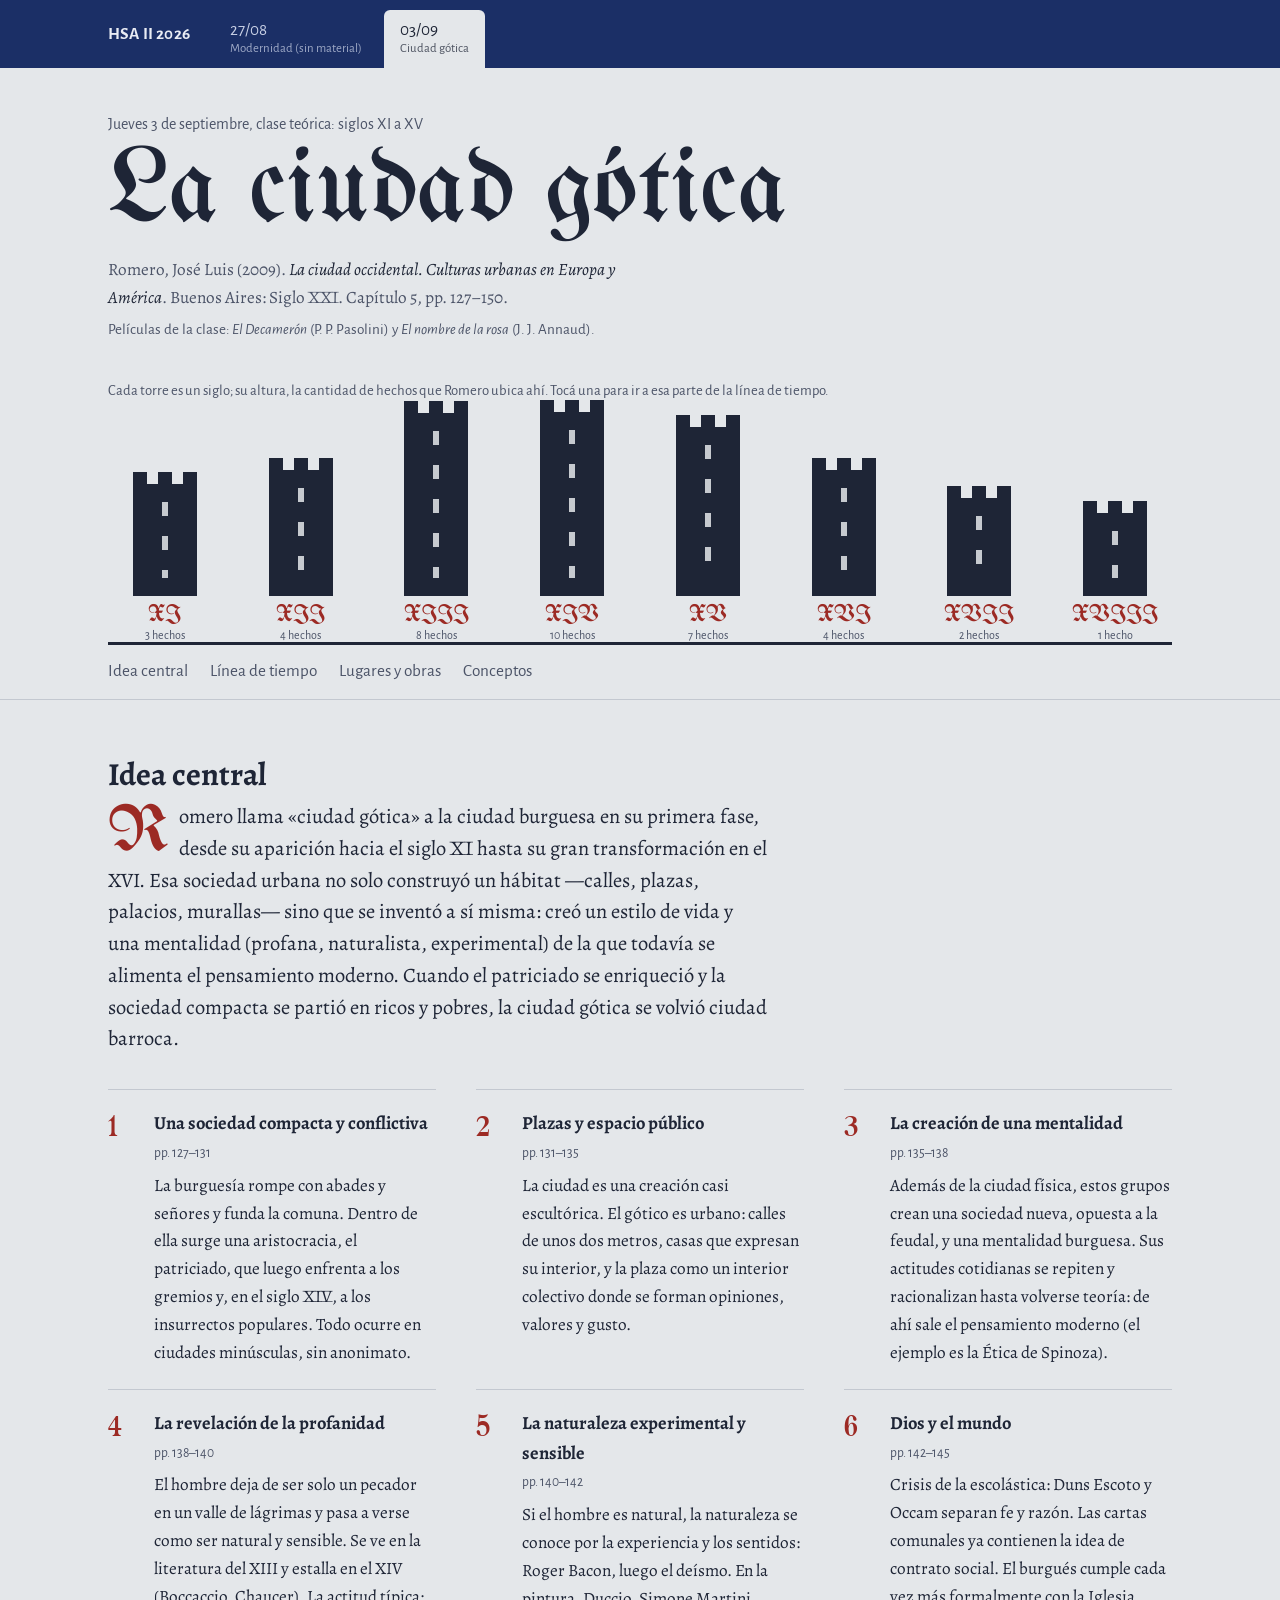
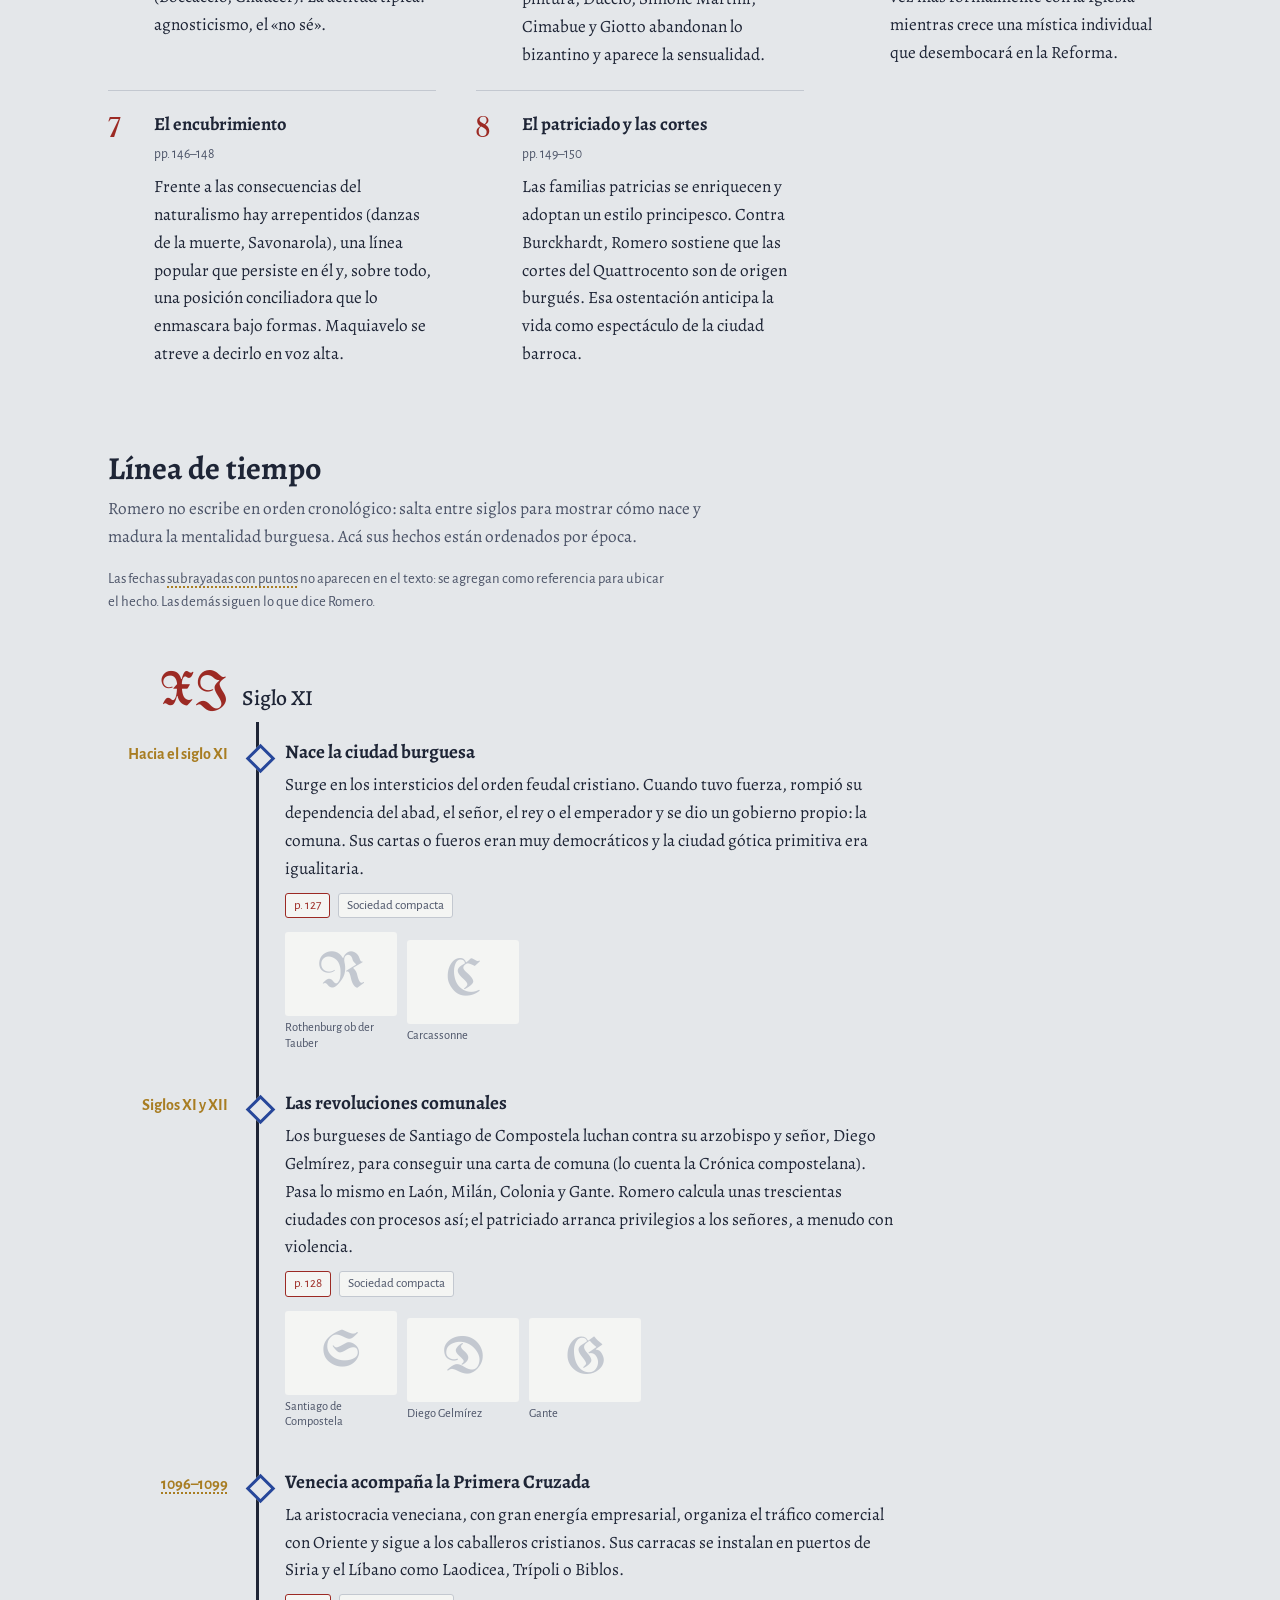
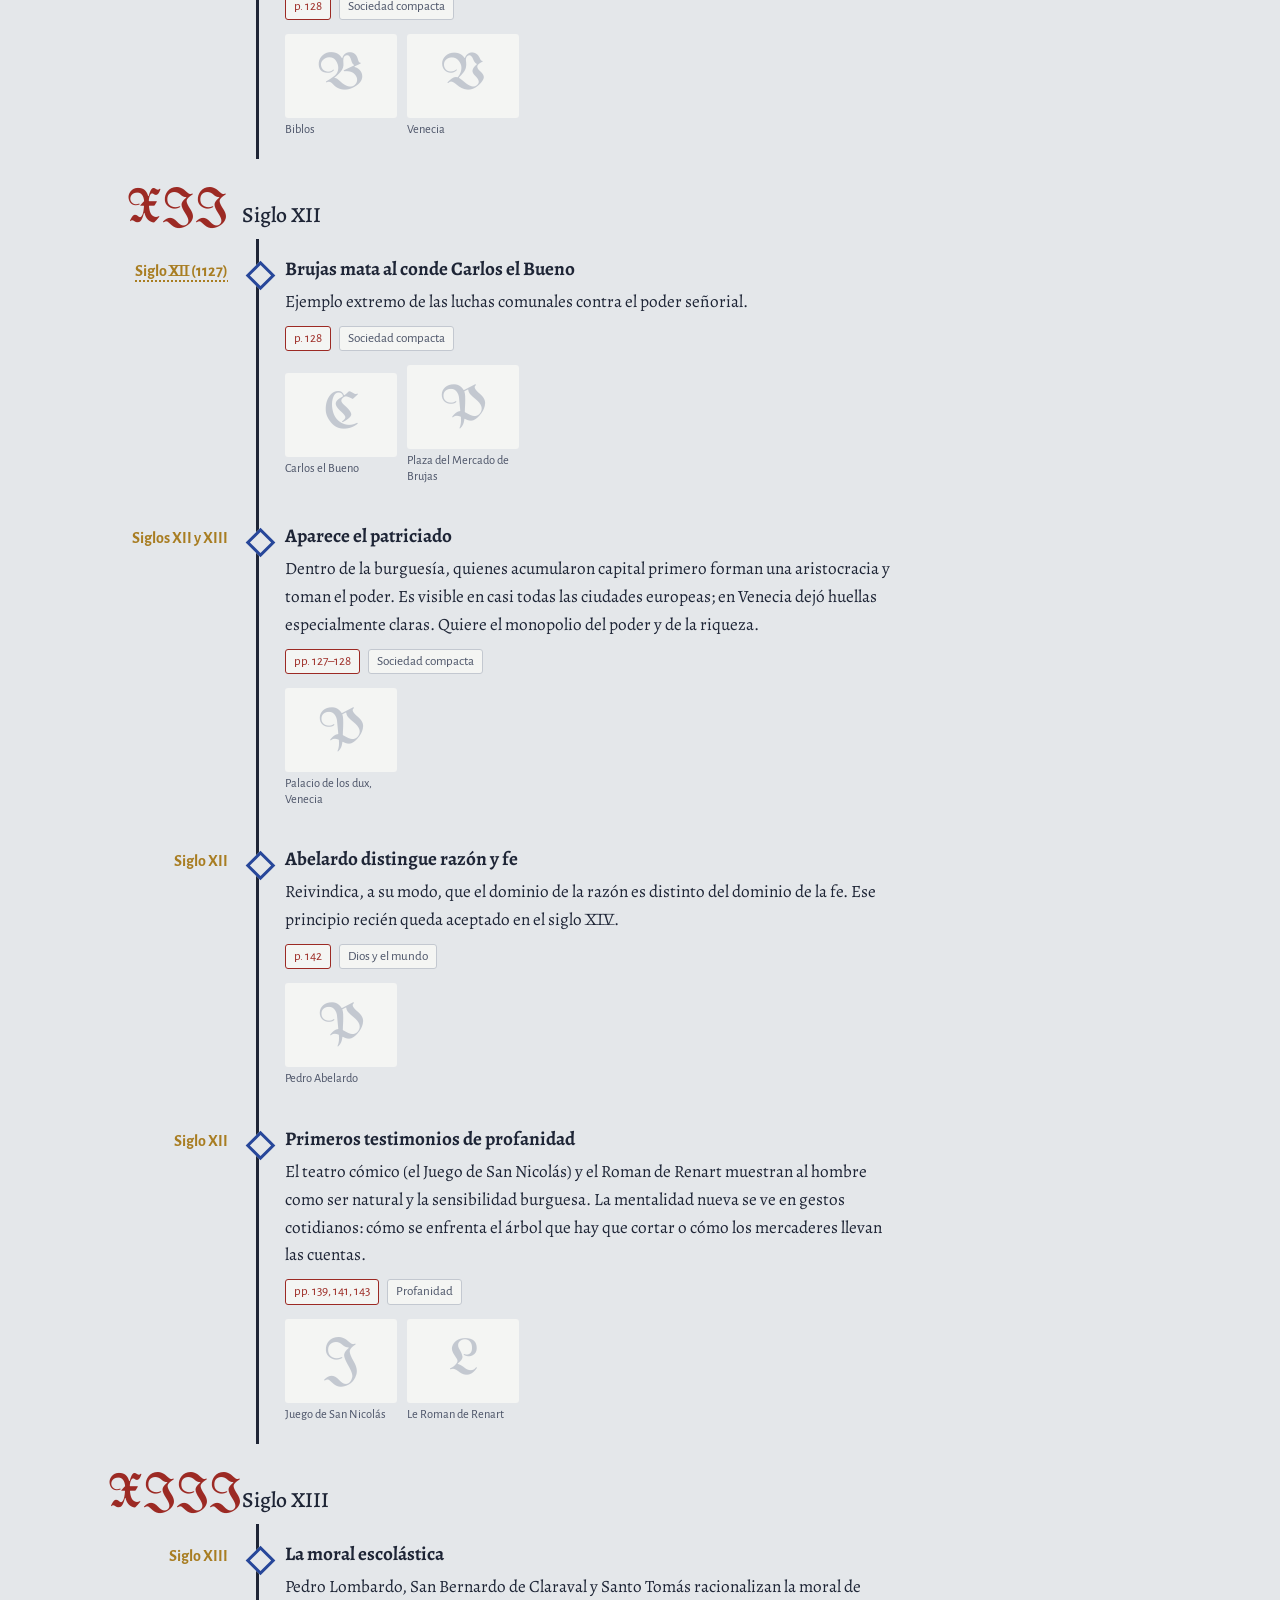
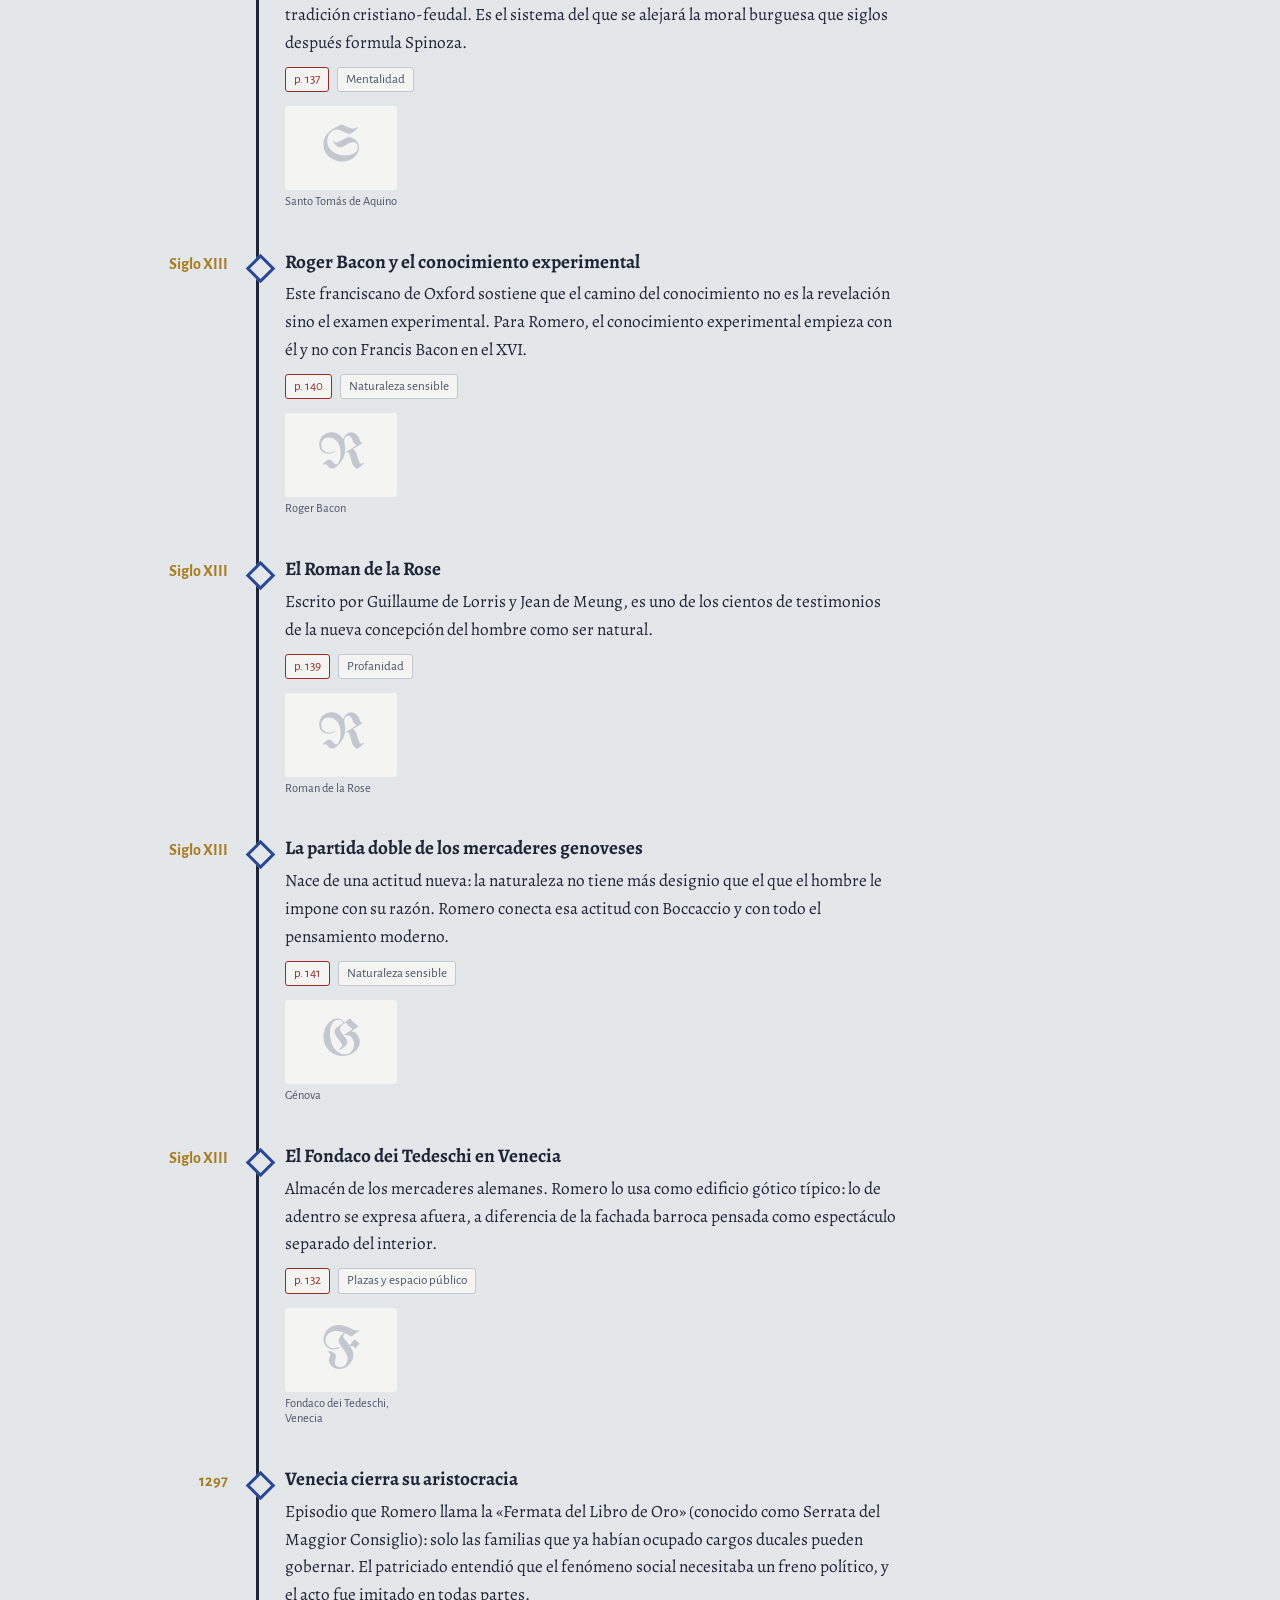
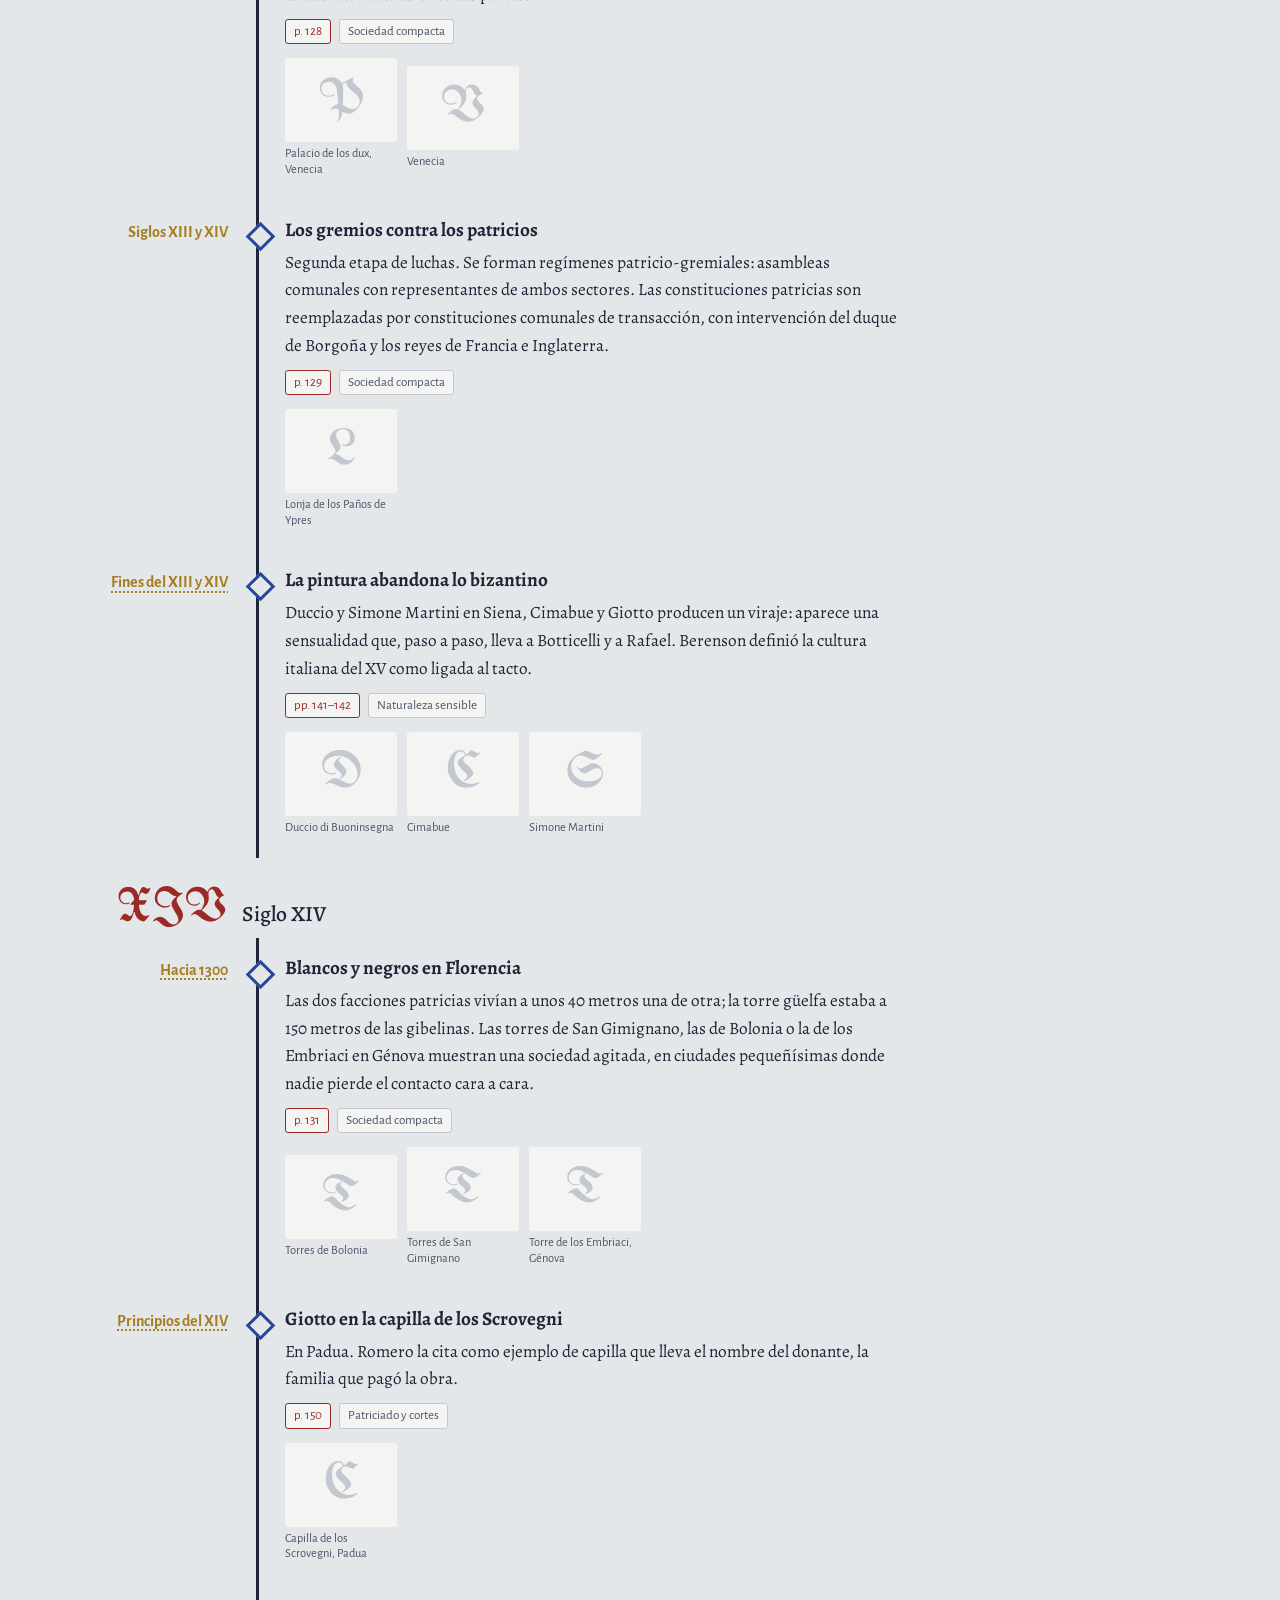
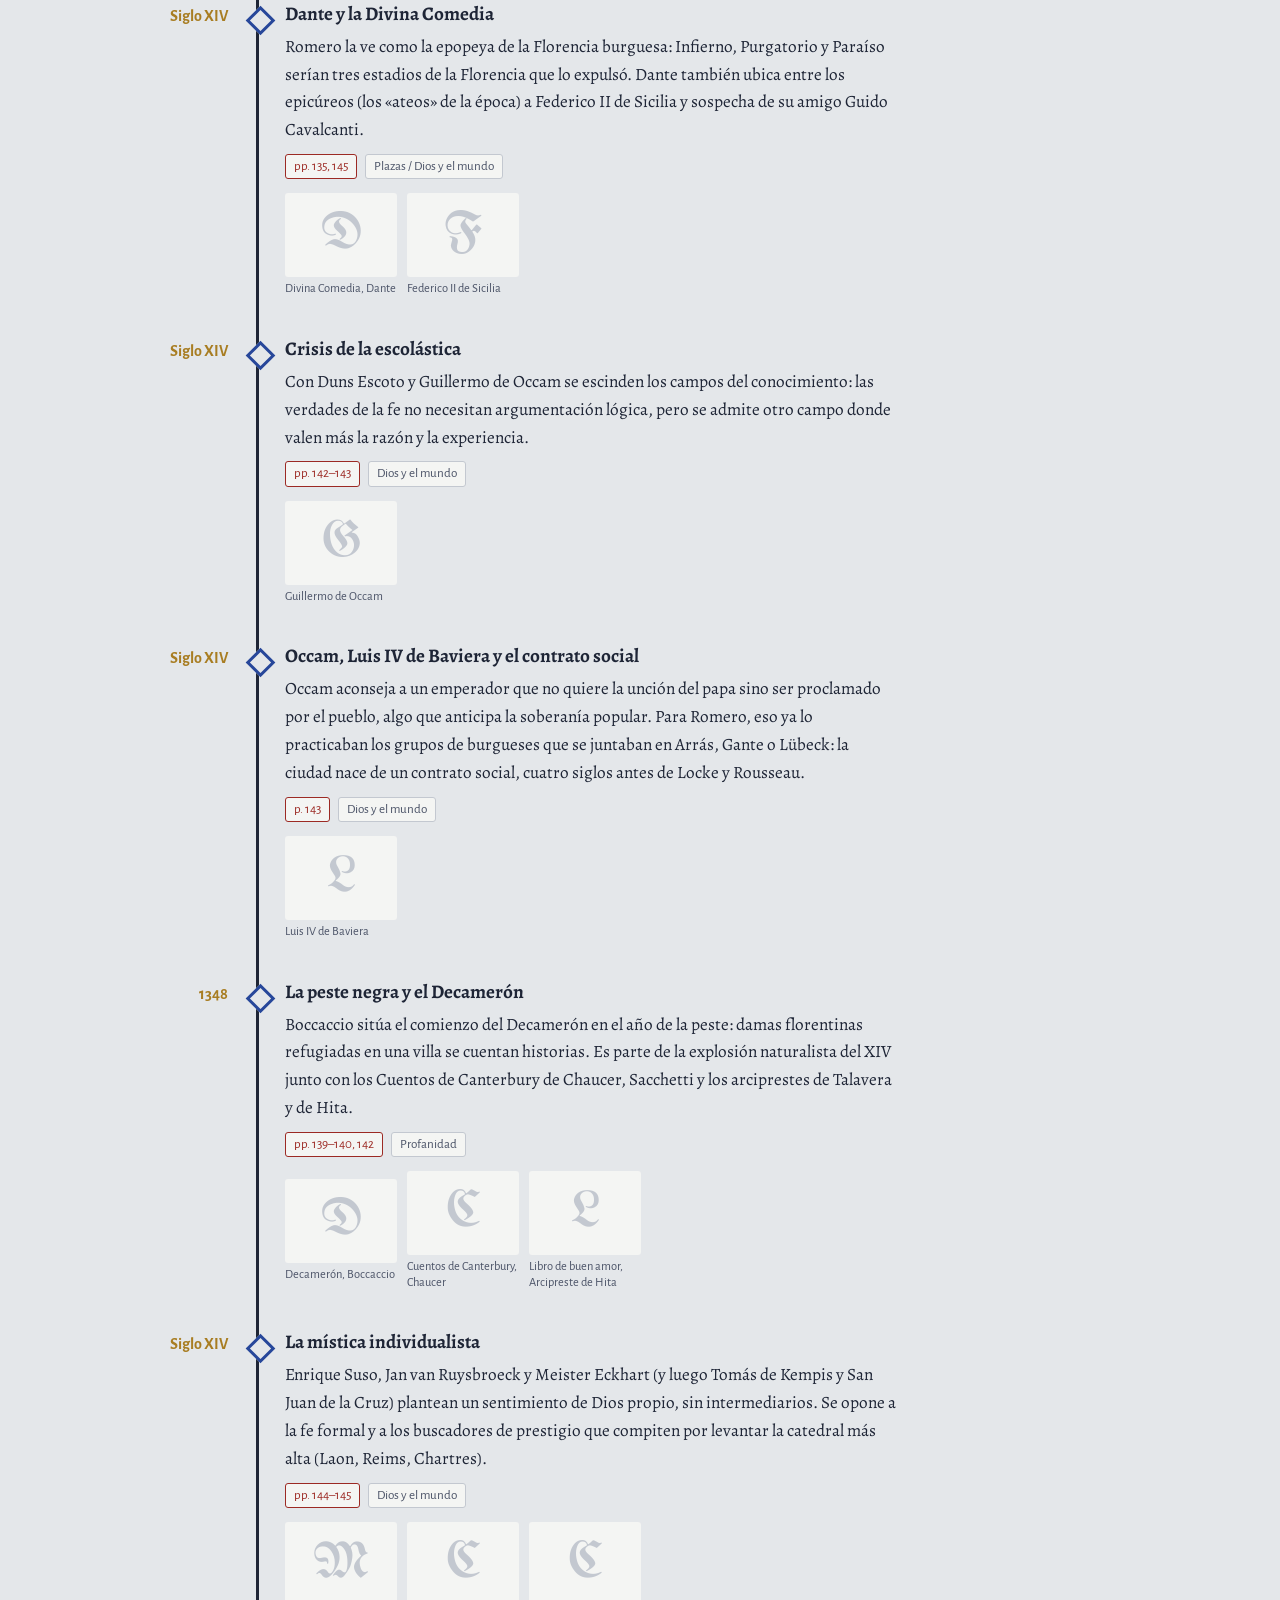
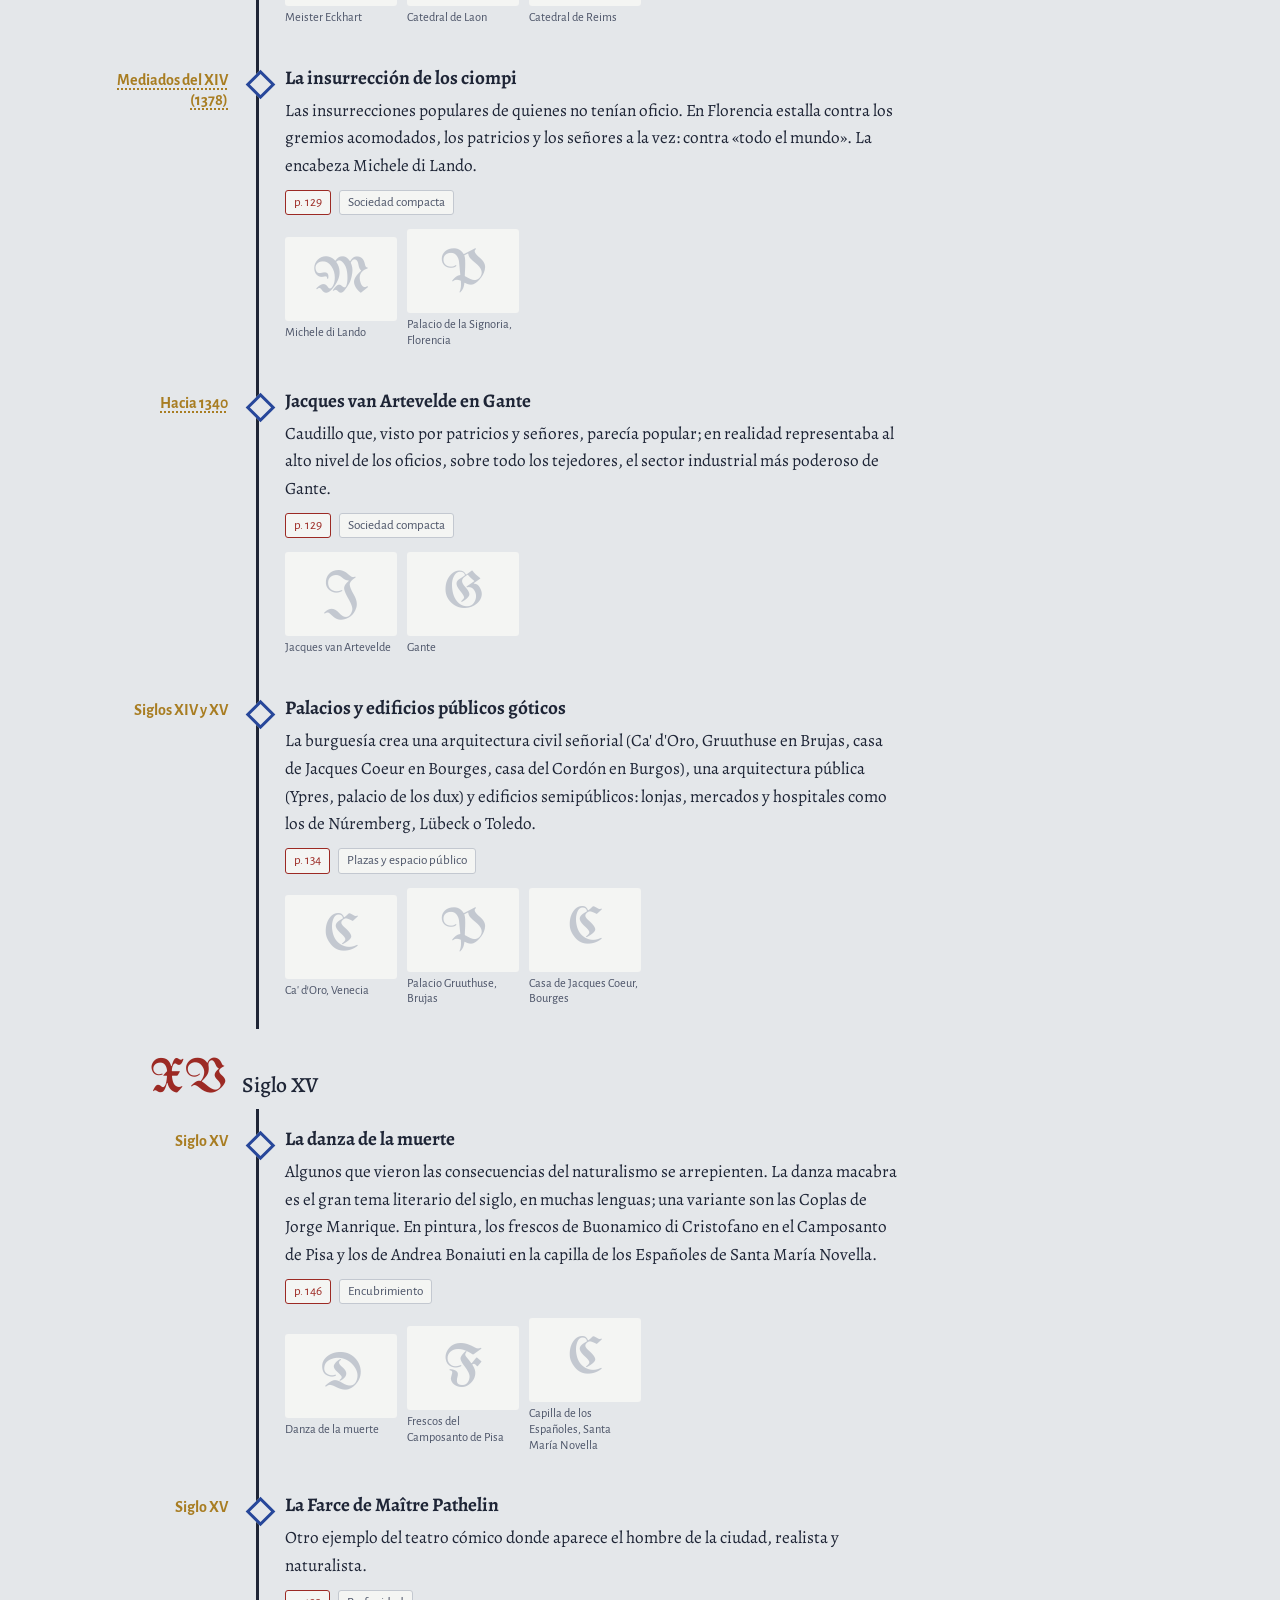
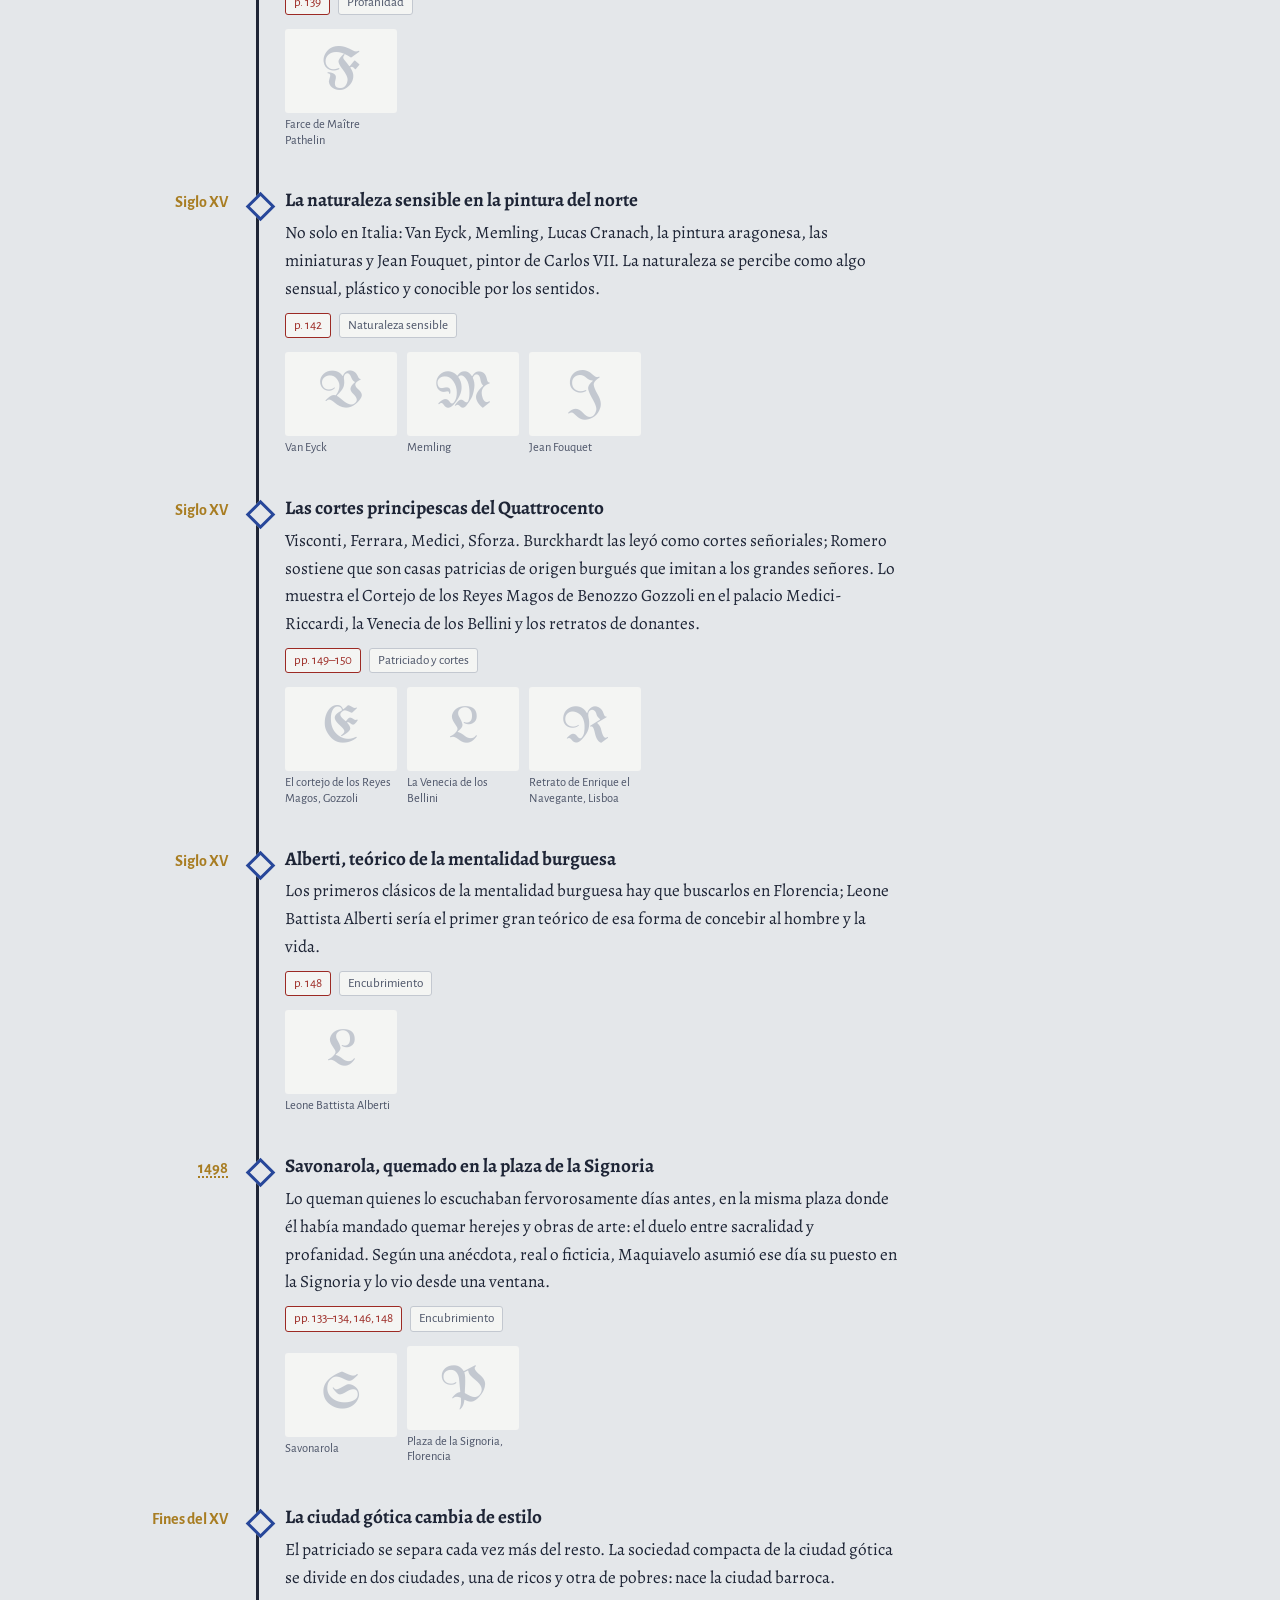
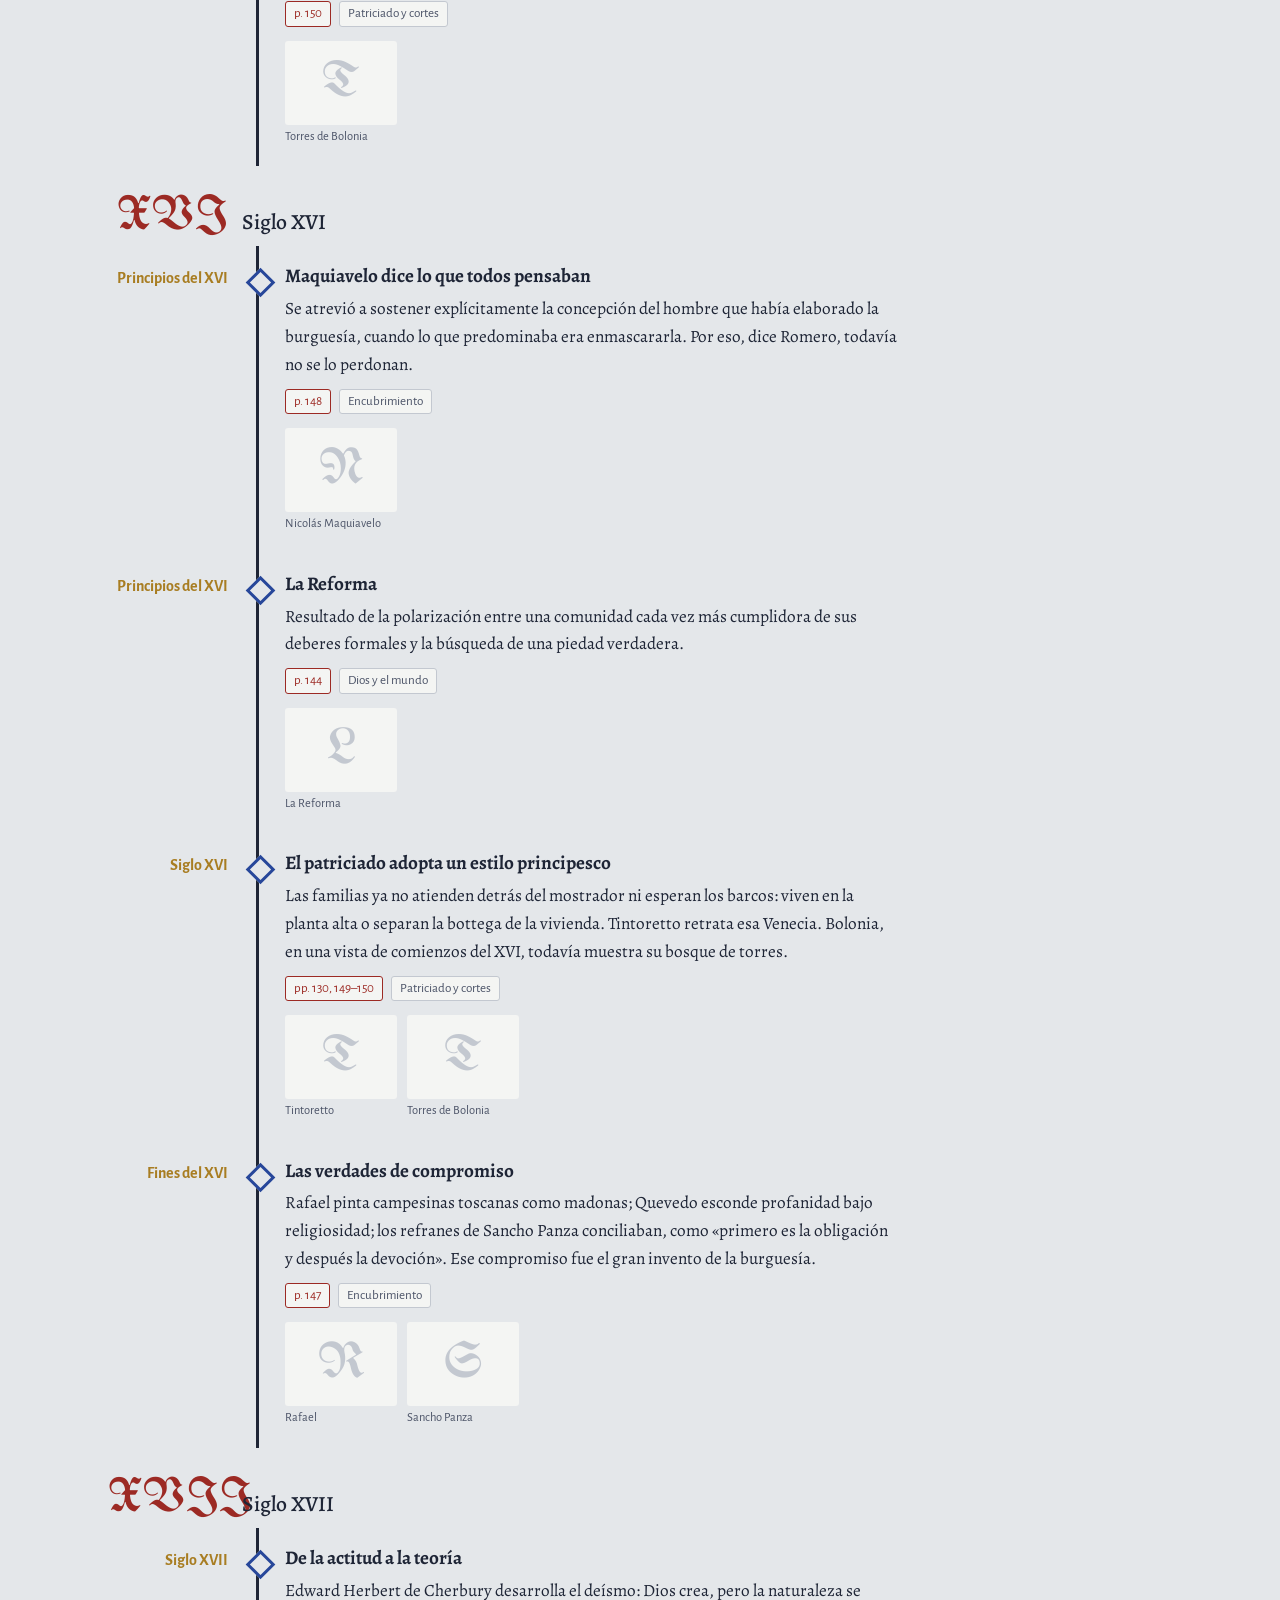
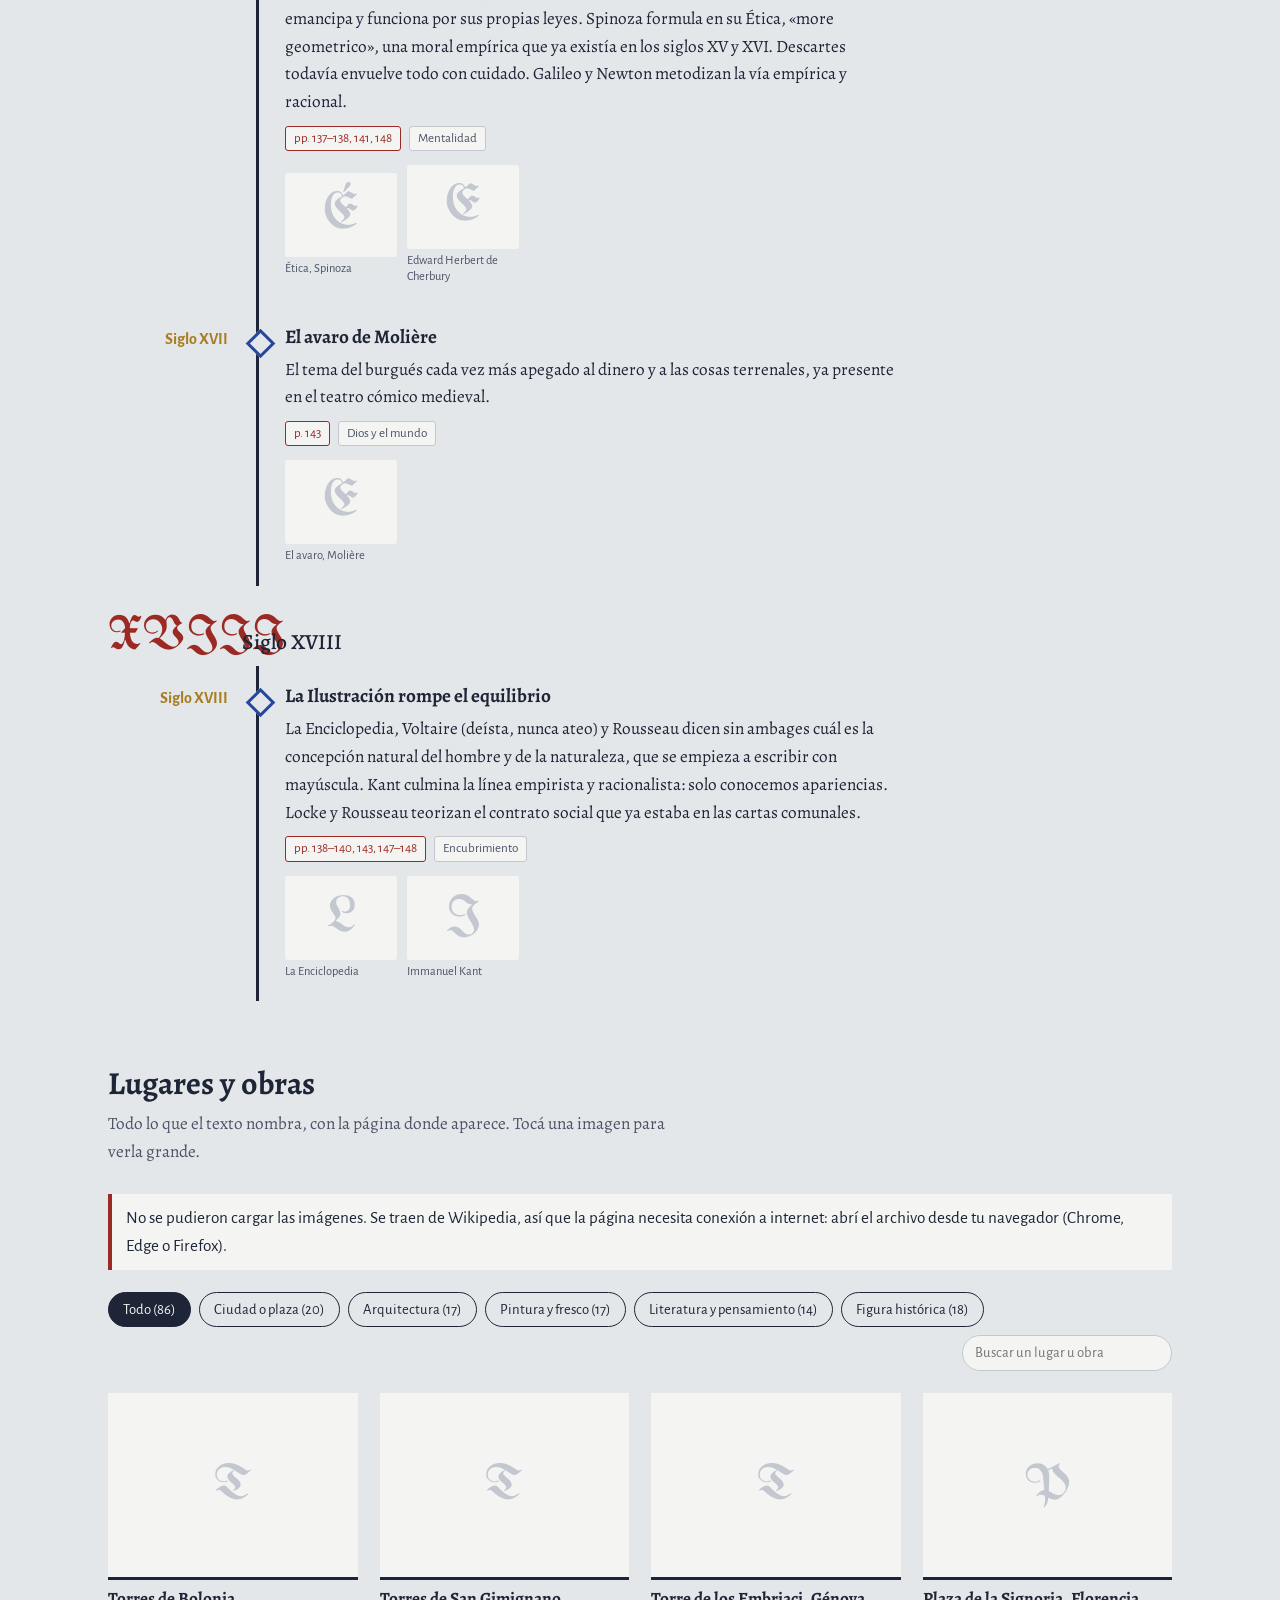
==== index.html @ 850a4e00 "Mover index.html y README.md a la raíz para publicar con GitHub Pages La carpeta web/ dejaba de tene" ====
<!DOCTYPE html>
<html lang="es">
<head>
<meta charset="utf-8">
<meta name="viewport" content="width=device-width, initial-scale=1">
<title>HSA II 2026 · Cuaderno de clases</title>
<meta name="description" content="Resúmenes por clase de Historia Social del Arte II: líneas de tiempo, lugares y obras.">
<link rel="preconnect" href="https://fonts.googleapis.com">
<link rel="preconnect" href="https://fonts.gstatic.com" crossorigin>
<link href="https://fonts.googleapis.com/css2?family=Alegreya:ital,wght@0,400;0,500;0,700;1,400&family=Alegreya+Sans:wght@400;500;700&family=UnifrakturMaguntia&display=swap" rel="stylesheet">
<style>
:root{
  --piedra:#E4E7EA;      /* piedra fría de fondo */
  --pergamino:#F4F5F3;   /* superficies */
  --tinta:#1E2536;       /* texto */
  --tinta-suave:#4C5468;
  --lapis:#27479A;       /* azul de vitral */
  --lapis-osc:#1B2F66;
  --oro:#A87D22;         /* hoja de oro */
  --rubrica:#9C2A24;     /* rojo de rúbrica */
  --linea:#C3C8D0;
  --serif:"Alegreya", Georgia, serif;
  --sans:"Alegreya Sans", "Segoe UI", sans-serif;
  --gotica:"UnifrakturMaguntia", "Old English Text MT", serif;
}
*{box-sizing:border-box}
html{scroll-behavior:smooth}
@media (prefers-reduced-motion:reduce){html{scroll-behavior:auto} *{transition:none!important}}
body{margin:0;background:var(--piedra);color:var(--tinta);font-family:var(--serif);font-size:1.075rem;line-height:1.62}
a{color:var(--lapis)}
:focus-visible{outline:3px solid var(--oro);outline-offset:2px}
img{max-width:100%;display:block}
.wrap{max-width:1120px;margin:0 auto;padding:0 28px}

/* barra de clases */
.clases{background:var(--lapis-osc);color:#E9ECF4;font-family:var(--sans)}
.clases .wrap{display:flex;gap:6px;align-items:stretch;overflow-x:auto;padding-top:10px}
.clases .marca{font-weight:700;padding:10px 18px 12px 0;white-space:nowrap;letter-spacing:.01em}
.tab{appearance:none;border:0;background:transparent;color:#C9D1E6;font:inherit;padding:10px 16px 12px;cursor:pointer;border-radius:6px 6px 0 0;white-space:nowrap;text-align:left;line-height:1.2}
.tab small{display:block;font-size:.8rem;opacity:.75}
.tab:hover{color:#fff}
.tab[aria-current="true"]{background:var(--piedra);color:var(--tinta)}
.tab.pendiente small::after{content:" (sin material)"}

/* portada de la clase */
.hero{padding:44px 0 0}
.hero .fecha{font-family:var(--sans);color:var(--tinta-suave);margin:0 0 4px;font-size:1rem}
.hero h1{font-family:var(--gotica);font-weight:400;font-size:clamp(3.2rem,9vw,6.6rem);line-height:.95;margin:0;color:var(--tinta)}
.hero .ref{margin:14px 0 0;max-width:62ch;color:var(--tinta-suave)}
.hero .ref cite{font-style:italic;color:var(--tinta)}
.tambien{font-family:var(--sans);font-size:.95rem;color:var(--tinta-suave);margin:6px 0 0}

/* skyline de torres: navegador por siglos */
.skyline{margin:36px 0 0;border-bottom:3px solid var(--tinta)}
.skyline p{font-family:var(--sans);font-size:.92rem;color:var(--tinta-suave);margin:0 0 10px}
.torres{display:flex;align-items:flex-end;gap:clamp(6px,2vw,22px);height:230px}
.torre{flex:1;appearance:none;border:0;background:none;padding:0;cursor:pointer;display:flex;flex-direction:column;align-items:center;justify-content:flex-end;height:100%;color:var(--tinta)}
.torre .cuerpo{width:min(64px,100%);background:var(--tinta);position:relative;transition:background .2s}
.torre .cuerpo::before{content:"";position:absolute;left:0;right:0;top:-12px;height:12px;background:
  linear-gradient(90deg,var(--tinta) 0 22%,transparent 22% 39%,var(--tinta) 39% 61%,transparent 61% 78%,var(--tinta) 78%);transition:background .2s}
.torre .cuerpo::after{content:"";position:absolute;left:50%;top:18px;width:6px;height:calc(100% - 36px);transform:translateX(-50%);
  background:repeating-linear-gradient(to bottom,var(--piedra) 0 14px,transparent 14px 34px);opacity:.85}
.torre .num{font-family:var(--gotica);font-size:1.5rem;color:var(--rubrica);margin-top:6px;line-height:1.1}
.torre .cant{font-family:var(--sans);font-size:.75rem;color:var(--tinta-suave)}
.torre:hover .cuerpo,.torre:focus-visible .cuerpo{background:var(--lapis)}
.torre:hover .cuerpo::before,.torre:focus-visible .cuerpo::before{background:linear-gradient(90deg,var(--lapis) 0 22%,transparent 22% 39%,var(--lapis) 39% 61%,transparent 61% 78%,var(--lapis) 78%)}

/* navegación interna */
.subnav{position:sticky;top:0;z-index:5;background:var(--piedra);border-bottom:1px solid var(--linea)}
.subnav .wrap{display:flex;gap:22px;overflow-x:auto;font-family:var(--sans)}
.subnav a{padding:12px 0;text-decoration:none;color:var(--tinta-suave);white-space:nowrap;border-bottom:2px solid transparent}
.subnav a:hover{color:var(--tinta);border-color:var(--oro)}

section.bloque{padding:56px 0 8px}
h2{font-family:var(--serif);font-weight:700;font-size:2rem;line-height:1.15;margin:0 0 8px}
.intro{max-width:66ch;color:var(--tinta-suave);margin:0 0 28px}

/* tesis */
.tesis{font-size:1.28rem;line-height:1.55;max-width:60ch;margin:0}
.tesis::first-letter{font-family:var(--gotica);color:var(--rubrica);float:left;font-size:4.1rem;line-height:.8;padding:6px 10px 0 0}

/* secciones del capítulo */
ol.capitulo{list-style:none;counter-reset:cap;margin:34px 0 0;padding:0;display:grid;grid-template-columns:repeat(auto-fit,minmax(300px,1fr));gap:4px 40px}
ol.capitulo li{counter-increment:cap;padding:18px 0 18px 46px;position:relative;border-top:1px solid var(--linea)}
ol.capitulo li::before{content:counter(cap);position:absolute;left:0;top:14px;font-family:var(--gotica);font-size:1.9rem;color:var(--rubrica)}
ol.capitulo h3{margin:0;font-size:1.15rem}
ol.capitulo .pp{font-family:var(--sans);font-size:.85rem;color:var(--tinta-suave)}
ol.capitulo p{margin:6px 0 0}

/* línea de tiempo */
.leyenda{font-family:var(--sans);font-size:.92rem;color:var(--tinta-suave);margin:-12px 0 28px;max-width:70ch}
.ref-fecha{text-decoration:underline dotted var(--oro);text-underline-offset:4px;text-decoration-thickness:2px}
.siglo{display:grid;grid-template-columns:120px 1fr;gap:0 28px;scroll-margin-top:60px}
.siglo-cab{grid-column:1/-1;display:flex;align-items:baseline;gap:14px;padding:26px 0 6px}
.siglo-cab .num{font-family:var(--gotica);font-size:3rem;color:var(--rubrica);line-height:1;width:120px;text-align:right}
.siglo-cab h3{margin:0;font-size:1.35rem;font-weight:500}
.evento{display:contents}
.evento .cuando{text-align:right;font-family:var(--sans);font-weight:700;color:var(--oro);padding:22px 0 0;font-size:1rem;line-height:1.25}
.evento .cuerpo{border-left:3px solid var(--tinta);padding:18px 0 22px 26px;position:relative}
.evento .cuerpo::before{content:"";position:absolute;left:-9px;top:26px;width:15px;height:15px;background:var(--piedra);border:3px solid var(--lapis);transform:rotate(45deg)}
.evento h4{margin:0;font-size:1.2rem;line-height:1.3}
.evento p{margin:6px 0 0;max-width:68ch}
.meta{display:flex;flex-wrap:wrap;gap:6px 8px;margin-top:10px;font-family:var(--sans);font-size:.82rem}
.meta span{border:1px solid var(--linea);border-radius:3px;padding:1px 8px;color:var(--tinta-suave);background:var(--pergamino)}
.meta .pag{border-color:var(--rubrica);color:var(--rubrica)}
.miniaturas{display:flex;flex-wrap:wrap;gap:10px;margin-top:14px}
.mini{appearance:none;border:0;padding:0;background:none;cursor:pointer;width:112px;text-align:left;font-family:var(--sans);font-size:.78rem;color:var(--tinta-suave);line-height:1.25}
.mini .foto{width:112px;height:84px;border-radius:3px;overflow:hidden;background:var(--linea)}
.mini img{width:100%;height:100%;object-fit:cover}
.mini span{display:block;margin-top:4px}
.mini:hover .foto{outline:2px solid var(--lapis)}

/* galería */
.filtros{display:flex;flex-wrap:wrap;gap:8px;margin:0 0 22px;font-family:var(--sans)}
.filtros button{appearance:none;border:1px solid var(--tinta);background:transparent;color:var(--tinta);font:inherit;font-size:.92rem;padding:5px 14px;border-radius:999px;cursor:pointer}
.filtros button[aria-pressed="true"]{background:var(--tinta);color:var(--pergamino)}
.filtros input{font:inherit;font-size:.92rem;padding:5px 12px;border:1px solid var(--linea);border-radius:999px;background:var(--pergamino);min-width:210px;margin-left:auto}
.grilla{display:grid;grid-template-columns:repeat(auto-fill,minmax(220px,1fr));gap:26px 22px}
.pieza{margin:0}
.pieza button{appearance:none;border:0;padding:0;background:none;cursor:pointer;width:100%;display:block}
.pieza .foto{aspect-ratio:4/3;background:var(--pergamino);overflow:hidden;border-bottom:3px solid var(--tinta)}
.pieza img{width:100%;height:100%;object-fit:cover}
.pieza button:hover .foto{border-color:var(--lapis)}
.pieza figcaption{padding-top:8px}
.pieza .nombre{font-weight:700;line-height:1.25;display:block}
.pieza .tipo{font-family:var(--sans);font-size:.8rem;color:var(--oro);display:block;margin-top:2px}
.pieza .nota{font-size:.95rem;color:var(--tinta-suave);margin:4px 0 0;line-height:1.45}
.sin-foto{width:100%;height:100%;display:flex;align-items:center;justify-content:center;font-family:var(--gotica);font-size:3.2rem;color:var(--linea);background:var(--pergamino)}
.cargando{animation:latido 1.4s ease-in-out infinite}
@keyframes latido{50%{opacity:.45}}
.aviso{font-family:var(--sans);background:var(--pergamino);border-left:4px solid var(--rubrica);padding:10px 14px;margin:0 0 22px;display:none}

/* conceptos */
dl.conceptos{display:grid;grid-template-columns:repeat(auto-fit,minmax(320px,1fr));gap:0 40px;margin:0}
dl.conceptos div{border-top:1px solid var(--linea);padding:14px 0}
dl.conceptos dt{font-weight:700;color:var(--lapis-osc)}
dl.conceptos dd{margin:4px 0 0}

/* clase pendiente */
.pend{padding:60px 0}
.pend ul{padding-left:1.2em}

footer{margin-top:70px;padding:28px 0 40px;border-top:3px solid var(--tinta);font-family:var(--sans);font-size:.9rem;color:var(--tinta-suave)}

/* visor */
dialog{border:0;padding:0;max-width:min(920px,94vw);background:var(--pergamino);color:var(--tinta);border-radius:4px}
dialog::backdrop{background:rgba(20,26,40,.78)}
dialog img{max-height:68vh;width:100%;object-fit:contain;background:#1E2536}
dialog .txt{padding:16px 22px 20px}
dialog h3{margin:0;font-size:1.35rem}
dialog p{margin:6px 0 0}
dialog .cerrar{position:absolute;top:8px;right:8px;appearance:none;border:0;background:var(--pergamino);color:var(--tinta);font:700 1rem var(--sans);padding:6px 12px;border-radius:3px;cursor:pointer}

@media (max-width:700px){
  .wrap{padding:0 18px}
  .torres{height:160px}
  .siglo{grid-template-columns:1fr}
  .siglo-cab .num{width:auto;text-align:left}
  .evento .cuando{text-align:left;padding:16px 0 0 29px;border-left:3px solid var(--tinta)}
  .evento .cuerpo{padding-top:4px}
  .evento .cuerpo::before{top:-14px}
  .filtros input{margin-left:0;width:100%}
}
@media print{
  .clases,.subnav,.skyline,.filtros{display:none}
  body{background:#fff}
  section.bloque{break-inside:avoid-page}
}
</style>
</head>
<body>
<nav class="clases" aria-label="Clases">
  <div class="wrap" id="tabs"><span class="marca">HSA II 2026</span></div>
</nav>
<main id="app"></main>
<footer><div class="wrap">
  <p>Resúmenes de estudio de la cursada de HSA II 2026, hechos a partir de los textos del cronograma.</p>
  <p>Las imágenes se cargan desde Wikipedia y Wikimedia Commons. El autor y la licencia de cada una figuran en su página de Wikipedia, que se abre desde el visor de cada imagen.</p>
</div></footer>
<dialog id="visor" aria-labelledby="visor-titulo">
  <button class="cerrar" id="visor-cerrar">Cerrar</button>
  <img id="visor-img" alt="">
  <div class="txt">
    <h3 id="visor-titulo"></h3>
    <p id="visor-nota"></p>
    <p><a id="visor-link" target="_blank" rel="noopener">Abrir en Wikipedia</a></p>
  </div>
</dialog>
<script>

/* =========================================================
   DATOS DE LAS CLASES
   Para sumar una clase nueva: agregar un objeto a CLASES.
   ========================================================= */
const CLASES = [
{
  id: "2026-08-27",
  corto: "27/08",
  tema: "Modernidad",
  pendiente: true,
  lecturas: [
    "Romero, J.L., «La segunda edad», en La cultura occidental",
    "Kant, E., «Qué es la Ilustración»",
    "Documental «El misterio de la pintura de Vermeer», DW"
  ]
},
{
  id: "2026-09-03",
  corto: "03/09",
  tema: "Ciudad gótica",
  fechaLarga: "Jueves 3 de septiembre, clase teórica: siglos XI a XV",
  titulo: "La ciudad gótica",
  referencia: "Romero, José Luis (2009). <cite>La ciudad occidental. Culturas urbanas en Europa y América</cite>. Buenos Aires: Siglo XXI. Capítulo 5, pp. 127–150.",
  tambien: "Películas de la clase: <em>El Decamerón</em> (P. P. Pasolini) y <em>El nombre de la rosa</em> (J. J. Annaud).",

  tesis: "Romero llama «ciudad gótica» a la ciudad burguesa en su primera fase, desde su aparición hacia el siglo XI hasta su gran transformación en el XVI. Esa sociedad urbana no solo construyó un hábitat —calles, plazas, palacios, murallas— sino que se inventó a sí misma: creó un estilo de vida y una mentalidad (profana, naturalista, experimental) de la que todavía se alimenta el pensamiento moderno. Cuando el patriciado se enriqueció y la sociedad compacta se partió en ricos y pobres, la ciudad gótica se volvió ciudad barroca.",

  secciones: [
    { t:"Una sociedad compacta y conflictiva", pp:"pp. 127–131",
      d:"La burguesía rompe con abades y señores y funda la comuna. Dentro de ella surge una aristocracia, el patriciado, que luego enfrenta a los gremios y, en el siglo XIV, a los insurrectos populares. Todo ocurre en ciudades minúsculas, sin anonimato." },
    { t:"Plazas y espacio público", pp:"pp. 131–135",
      d:"La ciudad es una creación casi escultórica. El gótico es urbano: calles de unos dos metros, casas que expresan su interior, y la plaza como un interior colectivo donde se forman opiniones, valores y gusto." },
    { t:"La creación de una mentalidad", pp:"pp. 135–138",
      d:"Además de la ciudad física, estos grupos crean una sociedad nueva, opuesta a la feudal, y una mentalidad burguesa. Sus actitudes cotidianas se repiten y racionalizan hasta volverse teoría: de ahí sale el pensamiento moderno (el ejemplo es la Ética de Spinoza)." },
    { t:"La revelación de la profanidad", pp:"pp. 138–140",
      d:"El hombre deja de ser solo un pecador en un valle de lágrimas y pasa a verse como ser natural y sensible. Se ve en la literatura del XIII y estalla en el XIV (Boccaccio, Chaucer). La actitud típica: agnosticismo, el «no sé»." },
    { t:"La naturaleza experimental y sensible", pp:"pp. 140–142",
      d:"Si el hombre es natural, la naturaleza se conoce por la experiencia y los sentidos: Roger Bacon, luego el deísmo. En la pintura, Duccio, Simone Martini, Cimabue y Giotto abandonan lo bizantino y aparece la sensualidad." },
    { t:"Dios y el mundo", pp:"pp. 142–145",
      d:"Crisis de la escolástica: Duns Escoto y Occam separan fe y razón. Las cartas comunales ya contienen la idea de contrato social. El burgués cumple cada vez más formalmente con la Iglesia mientras crece una mística individual que desembocará en la Reforma." },
    { t:"El encubrimiento", pp:"pp. 146–148",
      d:"Frente a las consecuencias del naturalismo hay arrepentidos (danzas de la muerte, Savonarola), una línea popular que persiste en él y, sobre todo, una posición conciliadora que lo enmascara bajo formas. Maquiavelo se atreve a decirlo en voz alta." },
    { t:"El patriciado y las cortes", pp:"pp. 149–150",
      d:"Las familias patricias se enriquecen y adoptan un estilo principesco. Contra Burckhardt, Romero sostiene que las cortes del Quattrocento son de origen burgués. Esa ostentación anticipa la vida como espectáculo de la ciudad barroca." }
  ],

  /* eventos: cuando = texto de fecha; ref = true si la fecha NO figura en el texto (se agrega como referencia) */
  siglos: [
    { n:"XI", nombre:"Siglo XI", eventos:[
      { cuando:"Hacia el siglo XI", t:"Nace la ciudad burguesa",
        d:"Surge en los intersticios del orden feudal cristiano. Cuando tuvo fuerza, rompió su dependencia del abad, el señor, el rey o el emperador y se dio un gobierno propio: la comuna. Sus cartas o fueros eran muy democráticos y la ciudad gótica primitiva era igualitaria.",
        pag:"p. 127", sec:"Sociedad compacta", img:["rothenburg","carcassonne"] },
      { cuando:"Siglos XI y XII", t:"Las revoluciones comunales",
        d:"Los burgueses de Santiago de Compostela luchan contra su arzobispo y señor, Diego Gelmírez, para conseguir una carta de comuna (lo cuenta la Crónica compostelana). Pasa lo mismo en Laón, Milán, Colonia y Gante. Romero calcula unas trescientas ciudades con procesos así; el patriciado arranca privilegios a los señores, a menudo con violencia.",
        pag:"p. 128", sec:"Sociedad compacta", img:["santiago","gelmirez","gante"] },
      { cuando:"1096–1099", ref:true, t:"Venecia acompaña la Primera Cruzada",
        d:"La aristocracia veneciana, con gran energía empresarial, organiza el tráfico comercial con Oriente y sigue a los caballeros cristianos. Sus carracas se instalan en puertos de Siria y el Líbano como Laodicea, Trípoli o Biblos.",
        pag:"p. 128", sec:"Sociedad compacta", img:["biblos","venecia"] }
    ]},
    { n:"XII", nombre:"Siglo XII", eventos:[
      { cuando:"Siglo XII (1127)", ref:true, t:"Brujas mata al conde Carlos el Bueno",
        d:"Ejemplo extremo de las luchas comunales contra el poder señorial.",
        pag:"p. 128", sec:"Sociedad compacta", img:["carlos-bueno","brujas-markt"] },
      { cuando:"Siglos XII y XIII", t:"Aparece el patriciado",
        d:"Dentro de la burguesía, quienes acumularon capital primero forman una aristocracia y toman el poder. Es visible en casi todas las ciudades europeas; en Venecia dejó huellas especialmente claras. Quiere el monopolio del poder y de la riqueza.",
        pag:"pp. 127–128", sec:"Sociedad compacta", img:["palacio-ducal"] },
      { cuando:"Siglo XII", t:"Abelardo distingue razón y fe",
        d:"Reivindica, a su modo, que el dominio de la razón es distinto del dominio de la fe. Ese principio recién queda aceptado en el siglo XIV.",
        pag:"p. 142", sec:"Dios y el mundo", img:["abelardo"] },
      { cuando:"Siglo XII", t:"Primeros testimonios de profanidad",
        d:"El teatro cómico (el Juego de San Nicolás) y el Roman de Renart muestran al hombre como ser natural y la sensibilidad burguesa. La mentalidad nueva se ve en gestos cotidianos: cómo se enfrenta el árbol que hay que cortar o cómo los mercaderes llevan las cuentas.",
        pag:"pp. 139, 141, 143", sec:"Profanidad", img:["jeu-nicolas","renart"] }
    ]},
    { n:"XIII", nombre:"Siglo XIII", eventos:[
      { cuando:"Siglo XIII", t:"La moral escolástica",
        d:"Pedro Lombardo, San Bernardo de Claraval y Santo Tomás racionalizan la moral de tradición cristiano-feudal. Es el sistema del que se alejará la moral burguesa que siglos después formula Spinoza.",
        pag:"p. 137", sec:"Mentalidad", img:["aquino"] },
      { cuando:"Siglo XIII", t:"Roger Bacon y el conocimiento experimental",
        d:"Este franciscano de Oxford sostiene que el camino del conocimiento no es la revelación sino el examen experimental. Para Romero, el conocimiento experimental empieza con él y no con Francis Bacon en el XVI.",
        pag:"p. 140", sec:"Naturaleza sensible", img:["roger-bacon"] },
      { cuando:"Siglo XIII", t:"El Roman de la Rose",
        d:"Escrito por Guillaume de Lorris y Jean de Meung, es uno de los cientos de testimonios de la nueva concepción del hombre como ser natural.",
        pag:"p. 139", sec:"Profanidad", img:["roman-rose"] },
      { cuando:"Siglo XIII", t:"La partida doble de los mercaderes genoveses",
        d:"Nace de una actitud nueva: la naturaleza no tiene más designio que el que el hombre le impone con su razón. Romero conecta esa actitud con Boccaccio y con todo el pensamiento moderno.",
        pag:"p. 141", sec:"Naturaleza sensible", img:["genova"] },
      { cuando:"Siglo XIII", t:"El Fondaco dei Tedeschi en Venecia",
        d:"Almacén de los mercaderes alemanes. Romero lo usa como edificio gótico típico: lo de adentro se expresa afuera, a diferencia de la fachada barroca pensada como espectáculo separado del interior.",
        pag:"p. 132", sec:"Plazas y espacio público", img:["fondaco"] },
      { cuando:"1297", t:"Venecia cierra su aristocracia",
        d:"Episodio que Romero llama la «Fermata del Libro de Oro» (conocido como Serrata del Maggior Consiglio): solo las familias que ya habían ocupado cargos ducales pueden gobernar. El patriciado entendió que el fenómeno social necesitaba un freno político, y el acto fue imitado en todas partes.",
        pag:"p. 128", sec:"Sociedad compacta", img:["palacio-ducal","venecia"] },
      { cuando:"Siglos XIII y XIV", t:"Los gremios contra los patricios",
        d:"Segunda etapa de luchas. Se forman regímenes patricio-gremiales: asambleas comunales con representantes de ambos sectores. Las constituciones patricias son reemplazadas por constituciones comunales de transacción, con intervención del duque de Borgoña y los reyes de Francia e Inglaterra.",
        pag:"p. 129", sec:"Sociedad compacta", img:["ypres"] },
      { cuando:"Fines del XIII y XIV", ref:true, t:"La pintura abandona lo bizantino",
        d:"Duccio y Simone Martini en Siena, Cimabue y Giotto producen un viraje: aparece una sensualidad que, paso a paso, lleva a Botticelli y a Rafael. Berenson definió la cultura italiana del XV como ligada al tacto.",
        pag:"pp. 141–142", sec:"Naturaleza sensible", img:["duccio","cimabue","simone"] }
    ]},
    { n:"XIV", nombre:"Siglo XIV", eventos:[
      { cuando:"Hacia 1300", ref:true, t:"Blancos y negros en Florencia",
        d:"Las dos facciones patricias vivían a unos 40 metros una de otra; la torre güelfa estaba a 150 metros de las gibelinas. Las torres de San Gimignano, las de Bolonia o la de los Embriaci en Génova muestran una sociedad agitada, en ciudades pequeñísimas donde nadie pierde el contacto cara a cara.",
        pag:"p. 131", sec:"Sociedad compacta", img:["bolonia-torres","san-gimignano","embriaci"] },
      { cuando:"Principios del XIV", ref:true, t:"Giotto en la capilla de los Scrovegni",
        d:"En Padua. Romero la cita como ejemplo de capilla que lleva el nombre del donante, la familia que pagó la obra.",
        pag:"p. 150", sec:"Patriciado y cortes", img:["scrovegni"] },
      { cuando:"Siglo XIV", t:"Dante y la Divina Comedia",
        d:"Romero la ve como la epopeya de la Florencia burguesa: Infierno, Purgatorio y Paraíso serían tres estadios de la Florencia que lo expulsó. Dante también ubica entre los epicúreos (los «ateos» de la época) a Federico II de Sicilia y sospecha de su amigo Guido Cavalcanti.",
        pag:"pp. 135, 145", sec:"Plazas / Dios y el mundo", img:["divina-comedia","federico-ii"] },
      { cuando:"Siglo XIV", t:"Crisis de la escolástica",
        d:"Con Duns Escoto y Guillermo de Occam se escinden los campos del conocimiento: las verdades de la fe no necesitan argumentación lógica, pero se admite otro campo donde valen más la razón y la experiencia.",
        pag:"pp. 142–143", sec:"Dios y el mundo", img:["occam"] },
      { cuando:"Siglo XIV", t:"Occam, Luis IV de Baviera y el contrato social",
        d:"Occam aconseja a un emperador que no quiere la unción del papa sino ser proclamado por el pueblo, algo que anticipa la soberanía popular. Para Romero, eso ya lo practicaban los grupos de burgueses que se juntaban en Arrás, Gante o Lübeck: la ciudad nace de un contrato social, cuatro siglos antes de Locke y Rousseau.",
        pag:"p. 143", sec:"Dios y el mundo", img:["luis-baviera"] },
      { cuando:"1348", t:"La peste negra y el Decamerón",
        d:"Boccaccio sitúa el comienzo del Decamerón en el año de la peste: damas florentinas refugiadas en una villa se cuentan historias. Es parte de la explosión naturalista del XIV junto con los Cuentos de Canterbury de Chaucer, Sacchetti y los arciprestes de Talavera y de Hita.",
        pag:"pp. 139–140, 142", sec:"Profanidad", img:["decameron","canterbury","hita"] },
      { cuando:"Siglo XIV", t:"La mística individualista",
        d:"Enrique Suso, Jan van Ruysbroeck y Meister Eckhart (y luego Tomás de Kempis y San Juan de la Cruz) plantean un sentimiento de Dios propio, sin intermediarios. Se opone a la fe formal y a los buscadores de prestigio que compiten por levantar la catedral más alta (Laon, Reims, Chartres).",
        pag:"pp. 144–145", sec:"Dios y el mundo", img:["eckhart","laon","reims"] },
      { cuando:"Mediados del XIV (1378)", ref:true, t:"La insurrección de los ciompi",
        d:"Las insurrecciones populares de quienes no tenían oficio. En Florencia estalla contra los gremios acomodados, los patricios y los señores a la vez: contra «todo el mundo». La encabeza Michele di Lando.",
        pag:"p. 129", sec:"Sociedad compacta", img:["michele-lando","palazzo-vecchio"] },
      { cuando:"Hacia 1340", ref:true, t:"Jacques van Artevelde en Gante",
        d:"Caudillo que, visto por patricios y señores, parecía popular; en realidad representaba al alto nivel de los oficios, sobre todo los tejedores, el sector industrial más poderoso de Gante.",
        pag:"p. 129", sec:"Sociedad compacta", img:["artevelde","gante"] },
      { cuando:"Siglos XIV y XV", t:"Palacios y edificios públicos góticos",
        d:"La burguesía crea una arquitectura civil señorial (Ca' d'Oro, Gruuthuse en Brujas, casa de Jacques Coeur en Bourges, casa del Cordón en Burgos), una arquitectura pública (Ypres, palacio de los dux) y edificios semipúblicos: lonjas, mercados y hospitales como los de Núremberg, Lübeck o Toledo.",
        pag:"p. 134", sec:"Plazas y espacio público", img:["ca-doro","gruuthuse","jacques-coeur"] }
    ]},
    { n:"XV", nombre:"Siglo XV", eventos:[
      { cuando:"Siglo XV", t:"La danza de la muerte",
        d:"Algunos que vieron las consecuencias del naturalismo se arrepienten. La danza macabra es el gran tema literario del siglo, en muchas lenguas; una variante son las Coplas de Jorge Manrique. En pintura, los frescos de Buonamico di Cristofano en el Camposanto de Pisa y los de Andrea Bonaiuti en la capilla de los Españoles de Santa María Novella.",
        pag:"p. 146", sec:"Encubrimiento", img:["danza-macabra","triunfo-muerte","capilla-espanoles"] },
      { cuando:"Siglo XV", t:"La Farce de Maître Pathelin",
        d:"Otro ejemplo del teatro cómico donde aparece el hombre de la ciudad, realista y naturalista.",
        pag:"p. 139", sec:"Profanidad", img:["pathelin"] },
      { cuando:"Siglo XV", t:"La naturaleza sensible en la pintura del norte",
        d:"No solo en Italia: Van Eyck, Memling, Lucas Cranach, la pintura aragonesa, las miniaturas y Jean Fouquet, pintor de Carlos VII. La naturaleza se percibe como algo sensual, plástico y conocible por los sentidos.",
        pag:"p. 142", sec:"Naturaleza sensible", img:["van-eyck","memling","fouquet"] },
      { cuando:"Siglo XV", t:"Las cortes principescas del Quattrocento",
        d:"Visconti, Ferrara, Medici, Sforza. Burckhardt las leyó como cortes señoriales; Romero sostiene que son casas patricias de origen burgués que imitan a los grandes señores. Lo muestra el Cortejo de los Reyes Magos de Benozzo Gozzoli en el palacio Medici-Riccardi, la Venecia de los Bellini y los retratos de donantes.",
        pag:"pp. 149–150", sec:"Patriciado y cortes", img:["gozzoli","bellini","enrique"] },
      { cuando:"Siglo XV", t:"Alberti, teórico de la mentalidad burguesa",
        d:"Los primeros clásicos de la mentalidad burguesa hay que buscarlos en Florencia; Leone Battista Alberti sería el primer gran teórico de esa forma de concebir al hombre y la vida.",
        pag:"p. 148", sec:"Encubrimiento", img:["alberti"] },
      { cuando:"1498", ref:true, t:"Savonarola, quemado en la plaza de la Signoria",
        d:"Lo queman quienes lo escuchaban fervorosamente días antes, en la misma plaza donde él había mandado quemar herejes y obras de arte: el duelo entre sacralidad y profanidad. Según una anécdota, real o ficticia, Maquiavelo asumió ese día su puesto en la Signoria y lo vio desde una ventana.",
        pag:"pp. 133–134, 146, 148", sec:"Encubrimiento", img:["savonarola","plaza-signoria"] },
      { cuando:"Fines del XV", t:"La ciudad gótica cambia de estilo",
        d:"El patriciado se separa cada vez más del resto. La sociedad compacta de la ciudad gótica se divide en dos ciudades, una de ricos y otra de pobres: nace la ciudad barroca.",
        pag:"p. 150", sec:"Patriciado y cortes", img:["bolonia-torres"] }
    ]},
    { n:"XVI", nombre:"Siglo XVI", eventos:[
      { cuando:"Principios del XVI", t:"Maquiavelo dice lo que todos pensaban",
        d:"Se atrevió a sostener explícitamente la concepción del hombre que había elaborado la burguesía, cuando lo que predominaba era enmascararla. Por eso, dice Romero, todavía no se lo perdonan.",
        pag:"p. 148", sec:"Encubrimiento", img:["maquiavelo"] },
      { cuando:"Principios del XVI", t:"La Reforma",
        d:"Resultado de la polarización entre una comunidad cada vez más cumplidora de sus deberes formales y la búsqueda de una piedad verdadera.",
        pag:"p. 144", sec:"Dios y el mundo", img:["lutero"] },
      { cuando:"Siglo XVI", t:"El patriciado adopta un estilo principesco",
        d:"Las familias ya no atienden detrás del mostrador ni esperan los barcos: viven en la planta alta o separan la bottega de la vivienda. Tintoretto retrata esa Venecia. Bolonia, en una vista de comienzos del XVI, todavía muestra su bosque de torres.",
        pag:"pp. 130, 149–150", sec:"Patriciado y cortes", img:["tintoretto","bolonia-torres"] },
      { cuando:"Fines del XVI", t:"Las verdades de compromiso",
        d:"Rafael pinta campesinas toscanas como madonas; Quevedo esconde profanidad bajo religiosidad; los refranes de Sancho Panza conciliaban, como «primero es la obligación y después la devoción». Ese compromiso fue el gran invento de la burguesía.",
        pag:"p. 147", sec:"Encubrimiento", img:["rafael","sancho"] }
    ]},
    { n:"XVII", nombre:"Siglo XVII", eventos:[
      { cuando:"Siglo XVII", t:"De la actitud a la teoría",
        d:"Edward Herbert de Cherbury desarrolla el deísmo: Dios crea, pero la naturaleza se emancipa y funciona por sus propias leyes. Spinoza formula en su Ética, «more geometrico», una moral empírica que ya existía en los siglos XV y XVI. Descartes todavía envuelve todo con cuidado. Galileo y Newton metodizan la vía empírica y racional.",
        pag:"pp. 137–138, 141, 148", sec:"Mentalidad", img:["spinoza","herbert"] },
      { cuando:"Siglo XVII", t:"El avaro de Molière",
        d:"El tema del burgués cada vez más apegado al dinero y a las cosas terrenales, ya presente en el teatro cómico medieval.",
        pag:"p. 143", sec:"Dios y el mundo", img:["avaro"] }
    ]},
    { n:"XVIII", nombre:"Siglo XVIII", eventos:[
      { cuando:"Siglo XVIII", t:"La Ilustración rompe el equilibrio",
        d:"La Enciclopedia, Voltaire (deísta, nunca ateo) y Rousseau dicen sin ambages cuál es la concepción natural del hombre y de la naturaleza, que se empieza a escribir con mayúscula. Kant culmina la línea empirista y racionalista: solo conocemos apariencias. Locke y Rousseau teorizan el contrato social que ya estaba en las cartas comunales.",
        pag:"pp. 138–140, 143, 147–148", sec:"Encubrimiento", img:["enciclopedia","kant"] }
    ]}
  ],

  /* galería: wiki = candidatos de artículo de Wikipedia (idioma:título), se usa el primero con imagen */
  galeria: [
    // Ciudades y plazas
    { id:"bolonia-torres", n:"Torres de Bolonia", tipo:"Ciudad o plaza", p:"pp. 130–131", nota:"Testimonio de una sociedad agitada y conflictiva. El libro incluye una vista de la ciudad de comienzos del XVI.", wiki:["en:Towers of Bologna","es:Torres de Bolonia"] },
    { id:"san-gimignano", n:"Torres de San Gimignano", tipo:"Ciudad o plaza", p:"p. 131", nota:"Otro ejemplo de las torres familiares nacidas del conflicto entre facciones.", wiki:["en:San Gimignano"] },
    { id:"embriaci", n:"Torre de los Embriaci, Génova", tipo:"Ciudad o plaza", p:"p. 131", nota:"En el barrio viejo de Génova.", wiki:["it:Torre degli Embriaci","en:Torre degli Embriaci"] },
    { id:"plaza-signoria", n:"Plaza de la Signoria, Florencia", tipo:"Ciudad o plaza", p:"pp. 133–134, 146", nota:"Corazón de la ciudad: allí quemaron a Savonarola y estalló el tumulto de los ciompi.", wiki:["en:Piazza della Signoria"] },
    { id:"plaza-san-marcos", n:"Plaza de San Marcos, Venecia", tipo:"Ciudad o plaza", p:"p. 133", nota:"Una de las plazas famosas donde se hizo la historia de la ciudad burguesa.", wiki:["en:Piazza San Marco"] },
    { id:"campo-fiori", n:"Campo dei Fiori", tipo:"Ciudad o plaza", p:"p. 133", nota:"Nombrada entre las plazas italianas. La plaza más conocida con este nombre está en Roma.", wiki:["en:Campo de' Fiori"] },
    { id:"brujas-markt", n:"Plaza del Mercado de Brujas", tipo:"Ciudad o plaza", p:"p. 133", nota:"La Grand Place de Brujas, ejemplo no italiano de plaza gótica.", wiki:["en:Markt (Bruges)","nl:Markt (Brugge)","es:Grote Markt (Brujas)"] },
    { id:"lubeck", n:"Plaza del Ayuntamiento de Lübeck", tipo:"Ciudad o plaza", p:"pp. 133, 143", nota:"La plaza del Rathaus. Lübeck también aparece entre las ciudades donde los burgueses pactaron su propio sistema de vida.", wiki:["de:Lübecker Rathaus","en:Lübeck Town Hall","en:Lübeck"] },
    { id:"gamla-stan", n:"Estocolmo de la Isla (Gamla stan)", tipo:"Ciudad o plaza", p:"p. 133", nota:"Aunque tardía, una típica ciudad gótica.", wiki:["en:Gamla stan"] },
    { id:"barcelona", n:"Barrio Gótico de Barcelona", tipo:"Ciudad o plaza", p:"p. 131", nota:"Entre los conjuntos donde sigue visible la ciudad como creación plástica.", wiki:["en:Gothic Quarter, Barcelona","es:Barrio Gótico (Barcelona)"] },
    { id:"leon", n:"León viejo", tipo:"Ciudad o plaza", p:"p. 131", nota:"Otra ciudad donde se conserva el conjunto gótico.", wiki:["en:León Cathedral","en:León, Spain"] },
    { id:"lugo", n:"Lugo", tipo:"Ciudad o plaza", p:"p. 131", nota:"«La vieja Lugo arriba», con su recinto amurallado.", wiki:["en:Roman walls of Lugo","en:Lugo"] },
    { id:"alfama", n:"Alfama, Lisboa", tipo:"Ciudad o plaza", p:"p. 131", nota:"Barrio antiguo que conserva la trama medieval.", wiki:["en:Alfama"] },
    { id:"carcassonne", n:"Carcassonne", tipo:"Ciudad o plaza", p:"p. 131", nota:"Ciudad amurallada citada entre los conjuntos que sobreviven.", wiki:["en:Cité de Carcassonne","en:Carcassonne"] },
    { id:"rothenburg", n:"Rothenburg ob der Tauber", tipo:"Ciudad o plaza", p:"p. 131", nota:"Sobre la llamada «ruta romántica» alemana.", wiki:["en:Rothenburg ob der Tauber"] },
    { id:"avila", n:"Murallas de Ávila", tipo:"Arquitectura", p:"p. 136", nota:"Ejemplo de la ingente creación material de los grupos burgueses y del uso racional del espacio.", wiki:["en:Walls of Ávila"] },
    { id:"santiago", n:"Santiago de Compostela", tipo:"Ciudad o plaza", p:"p. 128", nota:"Sus burgueses lucharon contra el arzobispo Gelmírez por una carta de comuna.", wiki:["en:Santiago de Compostela Cathedral","en:Santiago de Compostela"] },
    { id:"gante", n:"Gante", tipo:"Ciudad o plaza", p:"pp. 128–129", nota:"Revolución comunal y luego la historia de los gremios con Van Artevelde.", wiki:["en:Ghent"] },
    { id:"venecia", n:"Venecia", tipo:"Ciudad o plaza", p:"p. 128", nota:"Donde el patriciado dejó huellas más fáciles de reconocer.", wiki:["en:Grand Canal (Venice)","en:Venice"] },
    { id:"biblos", n:"Biblos", tipo:"Ciudad o plaza", p:"p. 128", nota:"Uno de los puertos de Oriente donde se instalaron las carracas venecianas.", wiki:["en:Byblos"] },
    { id:"genova", n:"Génova", tipo:"Ciudad o plaza", p:"p. 141", nota:"Sus mercaderes llevaban la contabilidad por partida doble en el siglo XIII.", wiki:["en:Genoa"] },

    // Arquitectura
    { id:"laon", n:"Catedral de Laon", tipo:"Arquitectura", p:"pp. 132, 144", nota:"Con Reims y Chartres, parte de un sistema plástico urbano; también ejemplo de la competencia por la catedral más alta.", wiki:["en:Laon Cathedral"] },
    { id:"reims", n:"Catedral de Reims", tipo:"Arquitectura", p:"pp. 132, 144", nota:"Una de las grandes catedrales francesas citadas.", wiki:["en:Reims Cathedral"] },
    { id:"chartres", n:"Catedral de Chartres", tipo:"Arquitectura", p:"pp. 132, 144", nota:"Una de las grandes catedrales francesas citadas.", wiki:["en:Chartres Cathedral"] },
    { id:"fondaco", n:"Fondaco dei Tedeschi, Venecia", tipo:"Arquitectura", p:"p. 132", nota:"Almacén de los mercaderes alemanes del XIII; el texto dice que funcionaba como correo.", wiki:["en:Fondaco dei Tedeschi"] },
    { id:"palazzo-vecchio", n:"Palacio de la Signoria, Florencia", tipo:"Arquitectura", p:"p. 132", nota:"Edificio donde lo de adentro se expresa afuera, de manera inseparable.", wiki:["en:Palazzo Vecchio"] },
    { id:"siena", n:"Palacio comunal de Siena", tipo:"Arquitectura", p:"p. 132", nota:"Otro ejemplo de edificio gótico público.", wiki:["en:Palazzo Pubblico"] },
    { id:"medici-riccardi", n:"Palacio Medici-Riccardi, Florencia", tipo:"Arquitectura", p:"pp. 132, 149", nota:"Ejemplo gótico y sede del fresco de Gozzoli.", wiki:["en:Palazzo Medici Riccardi"] },
    { id:"ca-doro", n:"Ca' d'Oro, Venecia", tipo:"Arquitectura", p:"p. 134", nota:"Palacio gótico sobre el Gran Canal: arquitectura civil señorial urbana.", wiki:["en:Ca' d'Oro"] },
    { id:"gruuthuse", n:"Palacio Gruuthuse, Brujas", tipo:"Arquitectura", p:"p. 134", nota:"Famoso palacio gótico de Brujas.", wiki:["en:Gruuthusemuseum","nl:Gruuthusemuseum"] },
    { id:"jacques-coeur", n:"Casa de Jacques Coeur, Bourges", tipo:"Arquitectura", p:"p. 134", nota:"Residencia de un gran mercader del XV.", wiki:["en:Palais Jacques Cœur","fr:Palais Jacques-Cœur"] },
    { id:"casa-cordon", n:"Casa del Cordón, Burgos", tipo:"Arquitectura", p:"p. 134", nota:"Residencia señorial urbana del XV.", wiki:["es:Casa del Cordón (Burgos)","en:Casa del Cordón (Burgos)"] },
    { id:"ypres", n:"Lonja de los Paños de Ypres", tipo:"Arquitectura", p:"p. 134", nota:"Edificio comunal formidable y a la vez lonja: arquitectura pública y semipública.", wiki:["en:Cloth Hall, Ypres"] },
    { id:"palacio-ducal", n:"Palacio de los dux, Venecia", tipo:"Arquitectura", p:"p. 134", nota:"Arquitectura pública de dimensión contenida, propia del espacio gótico.", wiki:["en:Doge's Palace"] },
    { id:"hosp-nuremberg", n:"Hospital de Núremberg", tipo:"Arquitectura", p:"p. 134", nota:"Edificio semipúblico citado junto a los de Lübeck y Toledo.", wiki:["de:Heilig-Geist-Spital (Nürnberg)","en:Heilig-Geist-Spital (Nuremberg)"] },
    { id:"hosp-lubeck", n:"Hospital de Lübeck", tipo:"Arquitectura", p:"p. 134", nota:"Edificio semipúblico.", wiki:["de:Heiligen-Geist-Hospital (Lübeck)","en:Heiligen-Geist-Hospital (Lübeck)"] },
    { id:"hosp-toledo", n:"Hospital de las afueras de Toledo", tipo:"Arquitectura", p:"p. 134", nota:"Probablemente el Hospital de Tavera, extramuros de Toledo.", wiki:["es:Hospital de Tavera","en:Hospital de Tavera"] },

    // Pintura
    { id:"duccio", n:"Duccio di Buoninsegna", tipo:"Pintura y fresco", p:"p. 141", nota:"En Siena, parte del viraje que deja atrás la pintura bizantina.", wiki:["en:Maestà (Duccio)","en:Duccio"] },
    { id:"simone", n:"Simone Martini", tipo:"Pintura y fresco", p:"p. 141", nota:"Pintor sienés del mismo viraje.", wiki:["en:Maestà (Simone Martini)","en:Simone Martini"] },
    { id:"cimabue", n:"Cimabue", tipo:"Pintura y fresco", p:"p. 141", nota:"Otro de los que rompen con las formas bizantinas.", wiki:["en:Santa Trinita Maestà","en:Cimabue"] },
    { id:"scrovegni", n:"Capilla de los Scrovegni, Padua", tipo:"Pintura y fresco", p:"p. 150", nota:"Pintada por Giotto; lleva el nombre de los donantes.", wiki:["en:Scrovegni Chapel"] },
    { id:"botticelli", n:"Botticelli", tipo:"Pintura y fresco", p:"p. 142", nota:"Punto de llegada de la sensualidad iniciada en el XIII.", wiki:["en:The Birth of Venus","en:Sandro Botticelli"] },
    { id:"rafael", n:"Rafael", tipo:"Pintura y fresco", p:"pp. 142, 147", nota:"Pinta campesinas toscanas como modelo de sus madonas.", wiki:["en:Madonna of the Meadow","en:Raphael"] },
    { id:"van-eyck", n:"Van Eyck", tipo:"Pintura y fresco", p:"p. 142", nota:"La percepción sensible de la naturaleza fuera de Italia.", wiki:["en:Ghent Altarpiece","en:Jan van Eyck"] },
    { id:"memling", n:"Memling", tipo:"Pintura y fresco", p:"pp. 133, 142", nota:"Pinta en Brujas para satisfacer el gusto que se forma en su plaza.", wiki:["en:Hans Memling"] },
    { id:"cranach", n:"Lucas Cranach", tipo:"Pintura y fresco", p:"p. 142", nota:"Pintura sensible en Alemania.", wiki:["en:Lucas Cranach the Elder"] },
    { id:"fouquet", n:"Jean Fouquet", tipo:"Pintura y fresco", p:"p. 142", nota:"Pintor de Carlos VII de Francia.", wiki:["en:Portrait of Charles VII of France","en:Jean Fouquet"] },
    { id:"triunfo-muerte", n:"Frescos del Camposanto de Pisa", tipo:"Pintura y fresco", p:"p. 146", nota:"De Buonamico di Cristofano (Buffalmacco): respuesta pictórica al tema de la muerte.", wiki:["en:Buonamico Buffalmacco","en:Camposanto Monumentale"] },
    { id:"capilla-espanoles", n:"Capilla de los Españoles, Santa María Novella", tipo:"Pintura y fresco", p:"p. 146", nota:"Frescos de Andrea Bonaiuti, inspirados en los sermones de Passavanti.", wiki:["it:Cappellone degli Spagnoli","en:Santa Maria Novella"] },
    { id:"danza-macabra", n:"Danza de la muerte", tipo:"Pintura y fresco", p:"p. 146", nota:"Gran tema literario del XV, también representado en imágenes.", wiki:["en:Danse Macabre"] },
    { id:"gozzoli", n:"El cortejo de los Reyes Magos, Gozzoli", tipo:"Pintura y fresco", p:"p. 149", nota:"El esplendor de los Medici encarnado en los Reyes Magos y su comitiva.", wiki:["en:Magi Chapel","en:Procession of the Magi","en:Benozzo Gozzoli"] },
    { id:"bellini", n:"La Venecia de los Bellini", tipo:"Pintura y fresco", p:"p. 150", nota:"La vida veneciana vista a través de su pintura.", wiki:["en:Procession in St. Mark's Square","en:Gentile Bellini"] },
    { id:"tintoretto", n:"Tintoretto", tipo:"Pintura y fresco", p:"p. 150", nota:"La vida veneciana del XVI.", wiki:["en:Tintoretto"] },
    { id:"enrique", n:"Retrato de Enrique el Navegante, Lisboa", tipo:"Pintura y fresco", p:"p. 150", nota:"Romero lo menciona como famoso fresco de Lisboa.", wiki:["en:Henry the Navigator"] },

    // Literatura y pensamiento
    { id:"divina-comedia", n:"Divina Comedia, Dante", tipo:"Literatura y pensamiento", p:"pp. 135, 145", nota:"Epopeya de la Florencia burguesa.", wiki:["en:Divine Comedy"] },
    { id:"decameron", n:"Decamerón, Boccaccio", tipo:"Literatura y pensamiento", p:"pp. 139, 142", nota:"Ambientado en 1348, año de la peste negra.", wiki:["en:The Decameron","en:Decameron"] },
    { id:"canterbury", n:"Cuentos de Canterbury, Chaucer", tipo:"Literatura y pensamiento", p:"p. 139", nota:"Parte de la explosión naturalista del XIV.", wiki:["en:The Canterbury Tales"] },
    { id:"roman-rose", n:"Roman de la Rose", tipo:"Literatura y pensamiento", p:"p. 139", nota:"De Guillaume de Lorris y Jean de Meung, siglo XIII.", wiki:["en:Roman de la Rose"] },
    { id:"hita", n:"Libro de buen amor, Arcipreste de Hita", tipo:"Literatura y pensamiento", p:"p. 139", nota:"Uno de los testimonios españoles del naturalismo.", wiki:["es:Libro de buen amor","en:The Book of Good Love"] },
    { id:"talavera", n:"Arcipreste de Talavera", tipo:"Literatura y pensamiento", p:"p. 139", nota:"Alfonso Martínez de Toledo, autor del Corbacho.", wiki:["es:Alfonso Martínez de Toledo","en:Alfonso Martínez de Toledo"] },
    { id:"jeu-nicolas", n:"Juego de San Nicolás", tipo:"Literatura y pensamiento", p:"p. 139", nota:"Teatro cómico del siglo XII.", wiki:["fr:Le Jeu de saint Nicolas","en:Jeu de saint Nicolas","en:Jean Bodel"] },
    { id:"renart", n:"Le Roman de Renart", tipo:"Literatura y pensamiento", p:"p. 143", nota:"Recoge la sensibilidad burguesa.", wiki:["en:Reynard the Fox","fr:Roman de Renart"] },
    { id:"pathelin", n:"Farce de Maître Pathelin", tipo:"Literatura y pensamiento", p:"p. 139", nota:"Teatro cómico del siglo XV.", wiki:["en:La Farce de Maître Pathelin","fr:La Farce de maître Pathelin"] },
    { id:"manrique", n:"Coplas por la muerte de su padre, Manrique", tipo:"Literatura y pensamiento", p:"p. 146", nota:"Variante española del tema de la danza de la muerte.", wiki:["es:Coplas por la muerte de su padre","es:Jorge Manrique"] },
    { id:"spinoza", n:"Ética, Spinoza", tipo:"Literatura y pensamiento", p:"pp. 137–138", nota:"Sistema moral que teoriza una moral burguesa ya vivida en los siglos XV y XVI.", wiki:["en:Baruch Spinoza","en:Ethics (Spinoza book)"] },
    { id:"avaro", n:"El avaro, Molière", tipo:"Literatura y pensamiento", p:"p. 143", nota:"El burgués cada vez más amante de su dinero.", wiki:["en:The Miser","es:El avaro"] },
    { id:"sancho", n:"Sancho Panza", tipo:"Literatura y pensamiento", p:"p. 147", nota:"Sus refranes expresan las verdades de compromiso de fines del XVI.", wiki:["en:Sancho Panza"] },
    { id:"enciclopedia", n:"La Enciclopedia", tipo:"Literatura y pensamiento", p:"p. 147", nota:"Los ilustrados rompen el equilibrio del encubrimiento.", wiki:["en:Encyclopédie"] },

    // Figuras
    { id:"gelmirez", n:"Diego Gelmírez", tipo:"Figura histórica", p:"p. 128", nota:"Arzobispo y señor de Santiago de Compostela.", wiki:["en:Diego Gelmírez"] },
    { id:"carlos-bueno", n:"Carlos el Bueno", tipo:"Figura histórica", p:"p. 128", nota:"Conde de Flandes asesinado en Brujas.", wiki:["en:Charles the Good"] },
    { id:"artevelde", n:"Jacques van Artevelde", tipo:"Figura histórica", p:"p. 129", nota:"Caudillo de Gante, representante de los tejedores.", wiki:["en:Jacob van Artevelde"] },
    { id:"michele-lando", n:"Michele di Lando", tipo:"Figura histórica", p:"p. 129", nota:"Encabezó el tumulto de los ciompi en Florencia.", wiki:["en:Michele di Lando"] },
    { id:"abelardo", n:"Pedro Abelardo", tipo:"Figura histórica", p:"p. 142", nota:"Distinguió el dominio de la razón del de la fe.", wiki:["en:Peter Abelard"] },
    { id:"aquino", n:"Santo Tomás de Aquino", tipo:"Figura histórica", p:"p. 137", nota:"Racionalizó la moral cristiano-feudal.", wiki:["en:Thomas Aquinas"] },
    { id:"roger-bacon", n:"Roger Bacon", tipo:"Figura histórica", p:"p. 140", nota:"Franciscano de Oxford, pionero del examen experimental.", wiki:["en:Roger Bacon"] },
    { id:"occam", n:"Guillermo de Occam", tipo:"Figura histórica", p:"pp. 142–143", nota:"Teólogo y filósofo; separa fe y razón.", wiki:["en:William of Ockham"] },
    { id:"luis-baviera", n:"Luis IV de Baviera", tipo:"Figura histórica", p:"p. 143", nota:"Emperador que quería ser proclamado por el pueblo.", wiki:["en:Louis IV, Holy Roman Emperor"] },
    { id:"federico-ii", n:"Federico II de Sicilia", tipo:"Figura histórica", p:"p. 145", nota:"Dante lo ubica entre los epicúreos.", wiki:["en:Frederick II, Holy Roman Emperor"] },
    { id:"eckhart", n:"Meister Eckhart", tipo:"Figura histórica", p:"p. 144", nota:"Mística individualista del XIV.", wiki:["en:Meister Eckhart"] },
    { id:"savonarola", n:"Savonarola", tipo:"Figura histórica", p:"pp. 133–134, 146", nota:"Quemado en la plaza de la Signoria.", wiki:["en:Girolamo Savonarola"] },
    { id:"maquiavelo", n:"Nicolás Maquiavelo", tipo:"Figura histórica", p:"p. 148", nota:"Hizo pública la concepción del hombre que otros enmascaraban.", wiki:["en:Niccolò Machiavelli"] },
    { id:"alberti", n:"Leone Battista Alberti", tipo:"Figura histórica", p:"p. 148", nota:"Primer gran teórico de la mentalidad burguesa.", wiki:["en:Leon Battista Alberti"] },
    { id:"lutero", n:"La Reforma", tipo:"Figura histórica", p:"p. 144", nota:"Estalla a principios del XVI.", wiki:["en:Reformation","en:Martin Luther"] },
    { id:"herbert", n:"Edward Herbert de Cherbury", tipo:"Figura histórica", p:"p. 141", nota:"Desarrolla la teoría del deísmo.", wiki:["en:Edward Herbert, 1st Baron Herbert of Cherbury"] },
    { id:"kant", n:"Immanuel Kant", tipo:"Figura histórica", p:"pp. 137–139", nota:"Punto donde confluye el pensamiento sistemático moderno.", wiki:["en:Immanuel Kant"] },
    { id:"burckhardt", n:"Jakob Burckhardt", tipo:"Figura histórica", p:"p. 149", nota:"Historiador cuya visión del Renacimiento discute Romero.", wiki:["en:Jacob Burckhardt"] }
  ],

  conceptos: [
    { t:"Ciudad gótica", d:"La ciudad burguesa en su fase inicial (siglos XI a XVI): sociedad compacta, igualitaria al principio, que crea su hábitat, su estilo de vida y su mentalidad." },
    { t:"Comuna y carta comunal", d:"Gobierno propio que se da la ciudad al romper con su señor. Sus cartas o fueros eran democráticos y, para Romero, contienen en germen la idea de contrato social." },
    { t:"Patriciado", d:"Aristocracia surgida dentro de la burguesía: quienes acumularon capital primero y tomaron el poder. Se consolida como la clase más rica y separada del resto." },
    { t:"Oficios o gremios", d:"Artesanos organizados (como los tejedores de Gante) que disputan el poder a los patricios y dan lugar a regímenes patricio-gremiales." },
    { t:"Ciompi", d:"En Florencia, los que no tenían oficio: protagonistas de las insurrecciones populares del siglo XIV contra gremios, patricios y señores." },
    { t:"Gótico urbano", d:"El gótico como creación de las burguesías urbanas: la ciudad como sistema plástico de calles, plazas e iglesias, donde el exterior expresa el interior." },
    { t:"Espacio libre y plaza", d:"La plaza y la plazuela funcionan como un ámbito interior colectivo: allí se negocia, se discute política y se forman opiniones, valores y gusto." },
    { t:"Profanidad o naturalismo", d:"Descubrimiento del hombre como ser natural y sensible, no solo como pecador destinado al juicio del más allá." },
    { t:"Deísmo", d:"Dios es creador, pero la naturaleza se emancipa y funciona según sus propias leyes, que el hombre conoce con sus sentidos y su razón." },
    { t:"Encubrimiento", d:"Posición conciliadora predominante: vivir según la concepción naturalista pero enmascararla bajo formas y normas heredadas. Genera las «verdades de compromiso»." },
    { t:"Control social", d:"Vigilancia de todos sobre cada uno, típica de comunidades urbanas que empezaron siendo aldeas de 10.000 o 20.000 habitantes." },
    { t:"Donantes", d:"Quienes pagan una obra y aparecen arrodillados en sus esquinas, a veces con su familia; la capilla puede llevar su nombre, como la de los Scrovegni." }
  ]
}
];

/* =========================================================
   RENDER
   ========================================================= */
const $ = (s, r=document) => r.querySelector(s);
const esc = s => String(s).replace(/[&<>"]/g, c => ({"&":"&amp;","<":"&lt;",">":"&gt;",'"':"&quot;"}[c]));
const slug = s => s.normalize("NFD").replace(/[\u0300-\u036f]/g,"").toLowerCase().replace(/[^a-z0-9]+/g,"-");
const imgCache = {};   // "lang:titulo" -> {thumb,url}

function renderTabs(actual){
  const tabs = $("#tabs");
  tabs.querySelectorAll(".tab").forEach(t => t.remove());
  CLASES.forEach(c => {
    const b = document.createElement("button");
    b.className = "tab" + (c.pendiente ? " pendiente" : "");
    b.innerHTML = `${esc(c.corto)}<small>${esc(c.tema)}</small>`;
    b.setAttribute("aria-current", c.id === actual ? "true" : "false");
    b.onclick = () => { location.hash = c.id; };
    tabs.appendChild(b);
  });
}

function renderPendiente(c){
  return `<div class="wrap pend">
    <p class="fecha" style="font-family:var(--sans);color:var(--tinta-suave)">Jueves ${esc(c.corto)}</p>
    <h1 style="font-family:var(--gotica);font-weight:400;font-size:clamp(2.6rem,7vw,4.6rem);margin:0">${esc(c.tema)}</h1>
    <p class="intro" style="margin-top:14px">Todavía no hay resumen de esta clase. Cuando subas el material, se completa con su línea de tiempo y su galería.</p>
    <h2 style="font-size:1.3rem">Lecturas del cronograma</h2>
    <ul>${c.lecturas.map(l => `<li>${esc(l)}</li>`).join("")}</ul>
  </div>`;
}

function renderClase(c){
  const gal = Object.fromEntries(c.galeria.map(g => [g.id, g]));
  const maxEv = Math.max(...c.siglos.map(s => s.eventos.length));
  const torres = c.siglos.map(s => {
    const h = 30 + 62 * (s.eventos.length / maxEv);
    return `<button class="torre" data-siglo="${s.n}" aria-label="Ir al siglo ${s.n}: ${s.eventos.length} hechos">
      <span class="cuerpo" style="height:${h}%"></span>
      <span class="num">${s.n}</span><span class="cant">${s.eventos.length} ${s.eventos.length===1?"hecho":"hechos"}</span>
    </button>`;
  }).join("");

  const secciones = c.secciones.map(s => `<li><h3>${esc(s.t)}</h3><span class="pp">${esc(s.pp)}</span><p>${esc(s.d)}</p></li>`).join("");

  const timeline = c.siglos.map(s => `
    <div class="siglo" id="siglo-${s.n}">
      <div class="siglo-cab"><span class="num" aria-hidden="true">${s.n}</span><h3>${esc(s.nombre)}</h3></div>
      ${s.eventos.map(e => `
        <article class="evento">
          <div class="cuando">${e.ref ? `<span class="ref-fecha" title="Fecha de referencia: no figura en el texto">${esc(e.cuando)}</span>` : esc(e.cuando)}</div>
          <div class="cuerpo">
            <h4>${esc(e.t)}</h4>
            <p>${esc(e.d)}</p>
            <div class="meta"><span class="pag">${esc(e.pag)}</span><span>${esc(e.sec)}</span></div>
            ${e.img && e.img.length ? `<div class="miniaturas">${e.img.filter(id => gal[id]).map(id => `
              <button class="mini" data-pieza="${id}"><div class="foto" data-foto="${id}"><div class="sin-foto cargando">${esc(gal[id].n[0])}</div></div><span>${esc(gal[id].n)}</span></button>`).join("")}</div>` : ""}
          </div>
        </article>`).join("")}
    </div>`).join("");

  const tipos = [...new Set(c.galeria.map(g => g.tipo))];
  const filtros = `<button aria-pressed="true" data-tipo="">Todo (${c.galeria.length})</button>` +
    tipos.map(t => `<button aria-pressed="false" data-tipo="${esc(t)}">${esc(t)} (${c.galeria.filter(g=>g.tipo===t).length})</button>`).join("") +
    `<input type="search" id="buscar" placeholder="Buscar un lugar u obra" aria-label="Buscar en la galería">`;

  const grilla = c.galeria.map(g => `
    <figure class="pieza" data-tipo="${esc(g.tipo)}" data-texto="${esc(slug(g.n + " " + g.nota))}">
      <button data-pieza="${g.id}" aria-label="Ver ${esc(g.n)}"><div class="foto" data-foto="${g.id}"><div class="sin-foto cargando">${esc(g.n[0])}</div></div></button>
      <figcaption><span class="nombre">${esc(g.n)}</span><span class="tipo">${esc(g.tipo)}, ${esc(g.p)}</span><p class="nota">${esc(g.nota)}</p></figcaption>
    </figure>`).join("");

  const conceptos = c.conceptos.map(k => `<div><dt>${esc(k.t)}</dt><dd>${esc(k.d)}</dd></div>`).join("");

  return `
  <header class="hero"><div class="wrap">
    <p class="fecha">${esc(c.fechaLarga)}</p>
    <h1>${esc(c.titulo)}</h1>
    <p class="ref">${c.referencia}</p>
    ${c.tambien ? `<p class="tambien">${c.tambien}</p>` : ""}
    <div class="skyline">
      <p>Cada torre es un siglo; su altura, la cantidad de hechos que Romero ubica ahí. Tocá una para ir a esa parte de la línea de tiempo.</p>
      <div class="torres">${torres}</div>
    </div>
  </div></header>

  <nav class="subnav" aria-label="Secciones de la clase"><div class="wrap">
    <a href="#ideas">Idea central</a><a href="#linea">Línea de tiempo</a><a href="#galeria">Lugares y obras</a><a href="#conceptos">Conceptos</a>
  </div></nav>

  <div class="wrap">
    <section class="bloque" id="ideas">
      <h2>Idea central</h2>
      <p class="tesis">${esc(c.tesis)}</p>
      <ol class="capitulo">${secciones}</ol>
    </section>

    <section class="bloque" id="linea">
      <h2>Línea de tiempo</h2>
      <p class="intro">Romero no escribe en orden cronológico: salta entre siglos para mostrar cómo nace y madura la mentalidad burguesa. Acá sus hechos están ordenados por época.</p>
      <p class="leyenda">Las fechas <span class="ref-fecha">subrayadas con puntos</span> no aparecen en el texto: se agregan como referencia para ubicar el hecho. Las demás siguen lo que dice Romero.</p>
      ${timeline}
    </section>

    <section class="bloque" id="galeria">
      <h2>Lugares y obras</h2>
      <p class="intro">Todo lo que el texto nombra, con la página donde aparece. Tocá una imagen para verla grande.</p>
      <p class="aviso" id="aviso-img">No se pudieron cargar las imágenes. Se traen de Wikipedia, así que la página necesita conexión a internet: abrí el archivo desde tu navegador (Chrome, Edge o Firefox).</p>
      <div class="filtros" role="group" aria-label="Filtrar galería">${filtros}</div>
      <div class="grilla" id="grilla">${grilla}</div>
    </section>

    <section class="bloque" id="conceptos">
      <h2>Conceptos para repasar</h2>
      <dl class="conceptos">${conceptos}</dl>
    </section>
  </div>`;
}

function montar(){
  const id = decodeURIComponent(location.hash.slice(1));
  const primeraConMaterial = [...CLASES].reverse().find(c => !c.pendiente);
  const c = CLASES.find(x => x.id === id) || primeraConMaterial;
  renderTabs(c.id);
  const app = $("#app");
  if (c.pendiente){ app.innerHTML = renderPendiente(c); window.scrollTo(0,0); return; }
  app.innerHTML = renderClase(c);
  document.title = `HSA II · ${c.corto} · ${c.titulo}`;

  app.querySelectorAll(".torre").forEach(t => t.onclick = () =>
    document.getElementById("siglo-" + t.dataset.siglo).scrollIntoView());

  // filtros
  let tipoActivo = "";
  const aplicar = () => {
    const q = slug($("#buscar").value.trim());
    app.querySelectorAll(".pieza").forEach(p => {
      const ok = (!tipoActivo || p.dataset.tipo === tipoActivo) && (!q || p.dataset.texto.includes(q));
      p.hidden = !ok;
    });
  };
  app.querySelectorAll(".filtros button").forEach(b => b.onclick = () => {
    tipoActivo = b.dataset.tipo;
    app.querySelectorAll(".filtros button").forEach(x => x.setAttribute("aria-pressed", x === b ? "true" : "false"));
    aplicar();
  });
  $("#buscar").oninput = aplicar;

  // visor
  const gal = Object.fromEntries(c.galeria.map(g => [g.id, g]));
  app.querySelectorAll("[data-pieza]").forEach(b => b.onclick = () => abrirVisor(gal[b.dataset.pieza]));

  cargarImagenes(c.galeria);
}

function abrirVisor(g){
  const v = $("#visor");
  const img = $("#visor-img");
  if (g._img){ img.src = g._img; img.alt = g.n; img.hidden = false; } else { img.hidden = true; }
  $("#visor-titulo").textContent = g.n;
  $("#visor-nota").textContent = `${g.nota} (${g.p})`;
  const link = $("#visor-link");
  link.href = g._url || `https://es.wikipedia.org/w/index.php?search=${encodeURIComponent(g.n)}`;
  link.textContent = g._url ? "Abrir en Wikipedia" : "Buscar en Wikipedia";
  v.showModal();
}
$("#visor-cerrar").onclick = () => $("#visor").close();
$("#visor").addEventListener("click", e => { if (e.target.id === "visor") e.target.close(); });

/* =========================================================
   IMÁGENES: se piden a la API de Wikipedia (sin clave).
   Por cada pieza se prueban sus candidatos en orden.
   ========================================================= */
async function consultarLote(lang, titulos){
  const url = `https://${lang}.wikipedia.org/w/api.php?action=query&format=json&origin=*&redirects=1`
    + `&prop=pageimages|info&inprop=url&piprop=thumbnail&pithumbsize=900&pilimit=50`
    + `&titles=${encodeURIComponent(titulos.join("|"))}`;
  const r = await fetch(url);
  const j = await r.json();
  const q = j.query || {};
  const destino = {};
  titulos.forEach(t => destino[t] = t);
  for (const lista of [q.normalized || [], q.redirects || []]){
    lista.forEach(n => { for (const k in destino) if (destino[k] === n.from) destino[k] = n.to; });
  }
  const paginas = Object.values(q.pages || {});
  titulos.forEach(t => {
    const p = paginas.find(pg => pg.title === destino[t]);
    imgCache[`${lang}:${t}`] = (p && !("missing" in p) && !("invalid" in p))
      ? { thumb: p.thumbnail ? p.thumbnail.source : null, url: p.fullurl }
      : null;
  });
}

async function cargarImagenes(piezas){
  const porIdioma = {};
  piezas.forEach(g => g.wiki.forEach(w => {
    if (w in imgCache) return;
    const i = w.indexOf(":");
    (porIdioma[w.slice(0,i)] ||= new Set()).add(w.slice(i+1));
  }));
  const tareas = [];
  for (const [lang, set] of Object.entries(porIdioma)){
    const arr = [...set];
    for (let i = 0; i < arr.length; i += 45) tareas.push(consultarLote(lang, arr.slice(i, i+45)).catch(() => {}));
  }
  await Promise.all(tareas);

  let conFoto = 0;
  piezas.forEach(g => {
    const hits = g.wiki.map(w => imgCache[w]).filter(Boolean);
    const conImg = hits.find(h => h.thumb);
    g._img = conImg ? conImg.thumb : null;
    g._url = (conImg || hits[0] || {}).url || null;
    if (g._img) conFoto++;
    document.querySelectorAll(`[data-foto="${g.id}"]`).forEach(box => {
      if (g._img){
        const im = new Image();
        im.alt = g.n; im.loading = "lazy"; im.decoding = "async";
        im.onload = () => { box.innerHTML = ""; box.appendChild(im); };
        im.onerror = () => { const s = box.querySelector(".sin-foto"); if (s) s.classList.remove("cargando"); };
        im.src = g._img;
      } else {
        const s = box.querySelector(".sin-foto"); if (s) s.classList.remove("cargando");
      }
    });
  });
  if (conFoto === 0){ const a = $("#aviso-img"); if (a) a.style.display = "block"; }
}

window.addEventListener("hashchange", montar);
montar();
</script>
</body></html>
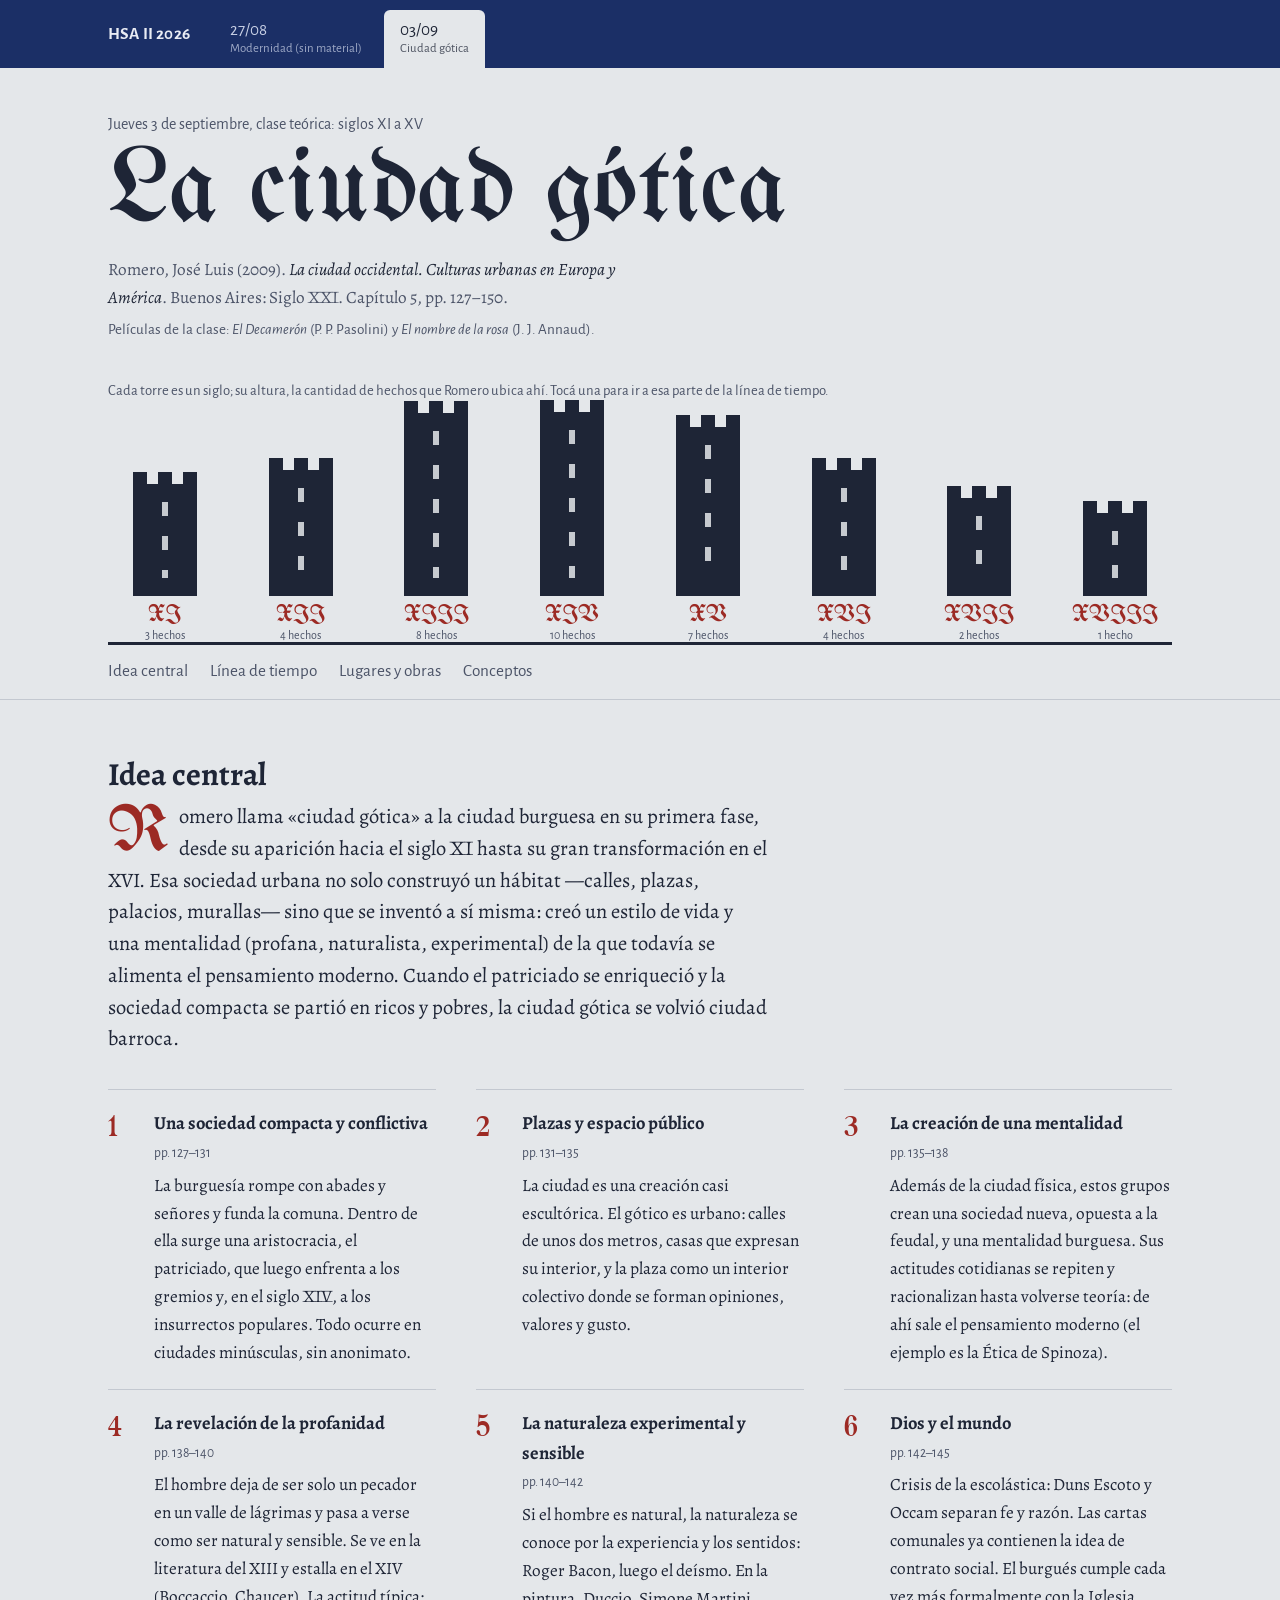
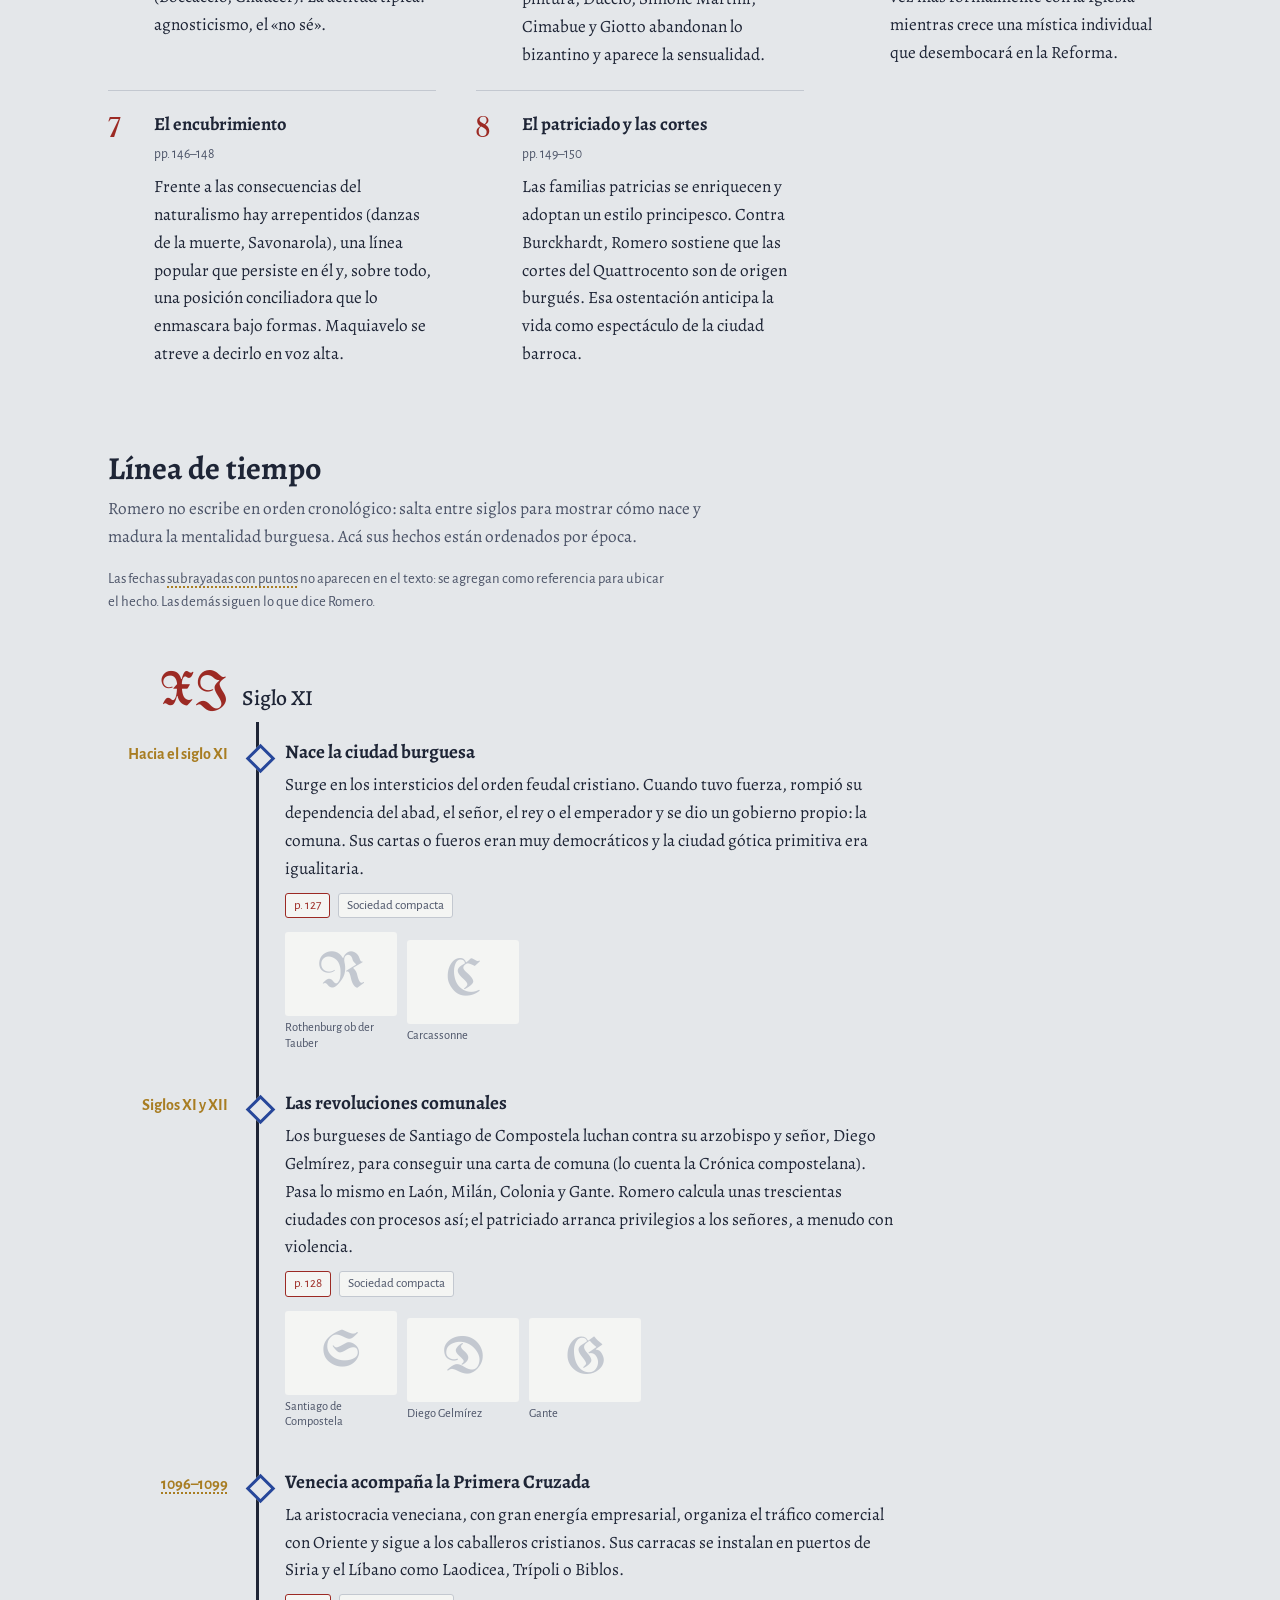
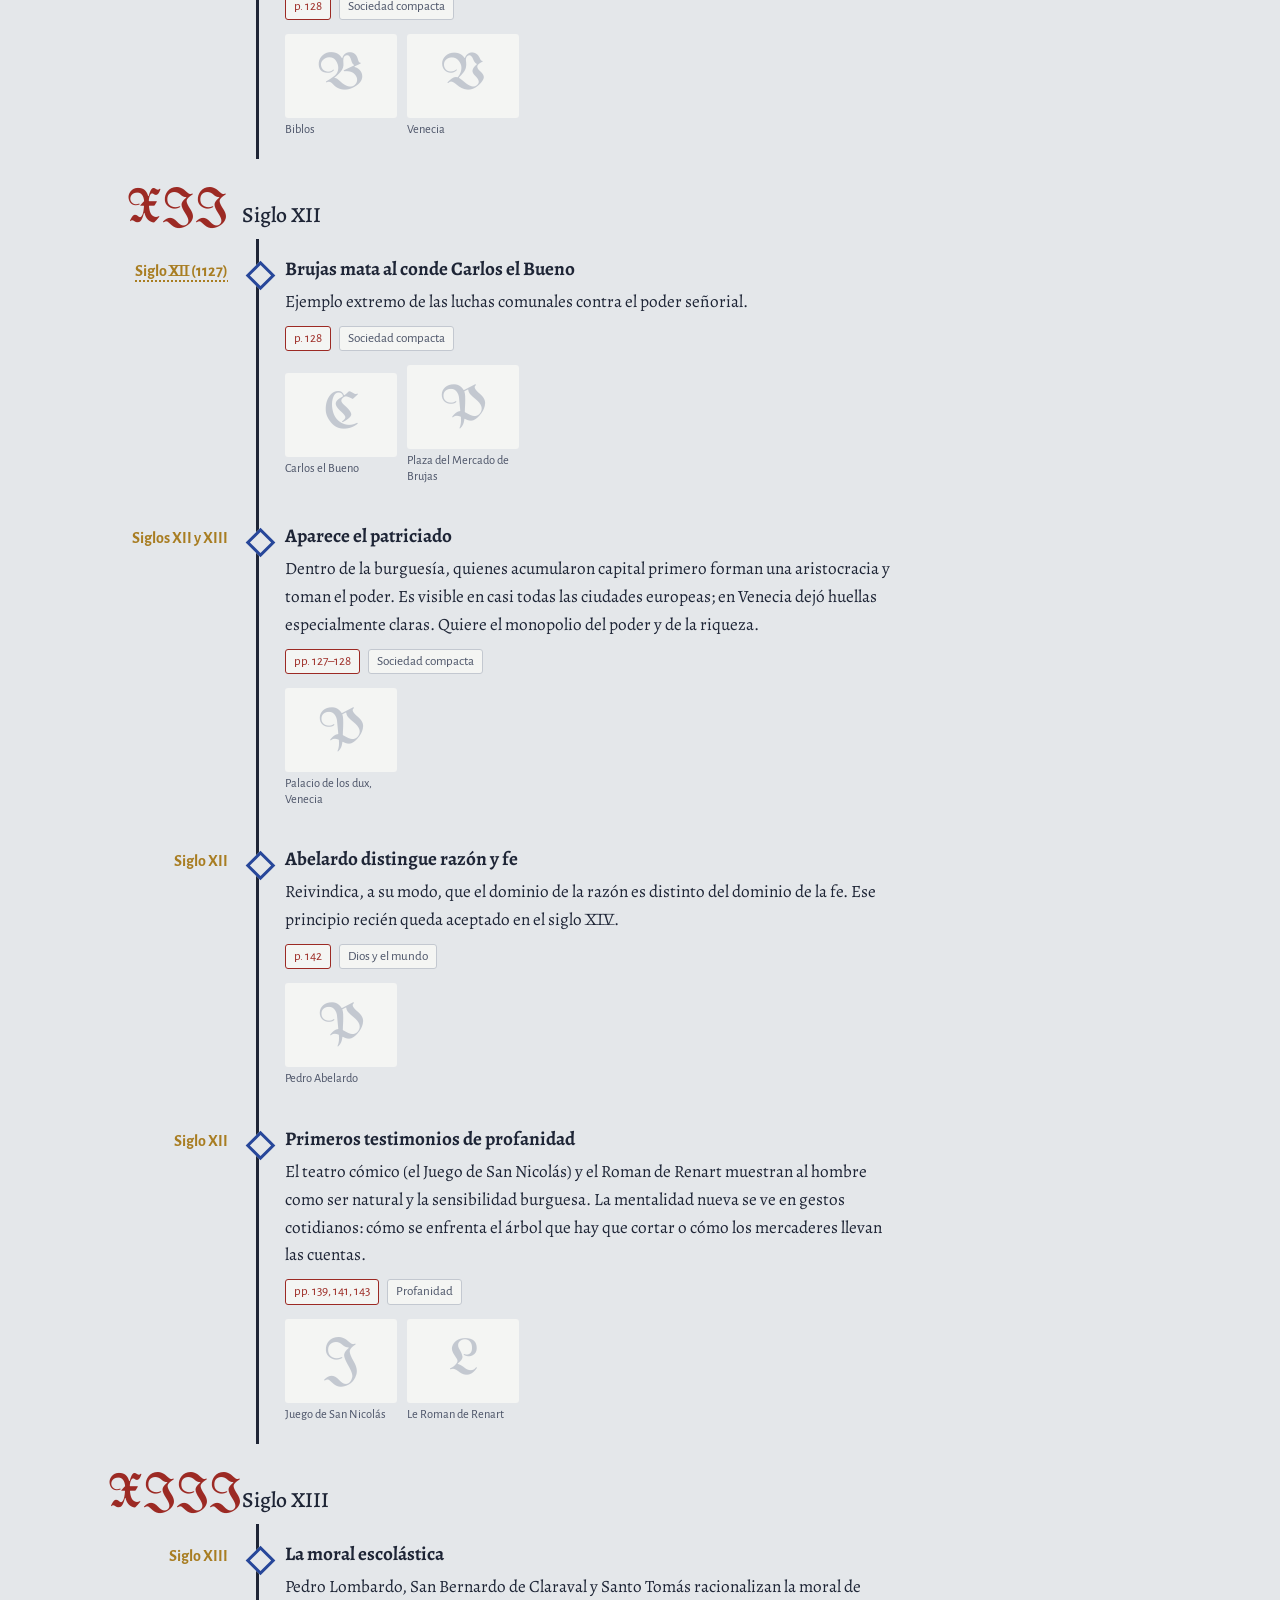
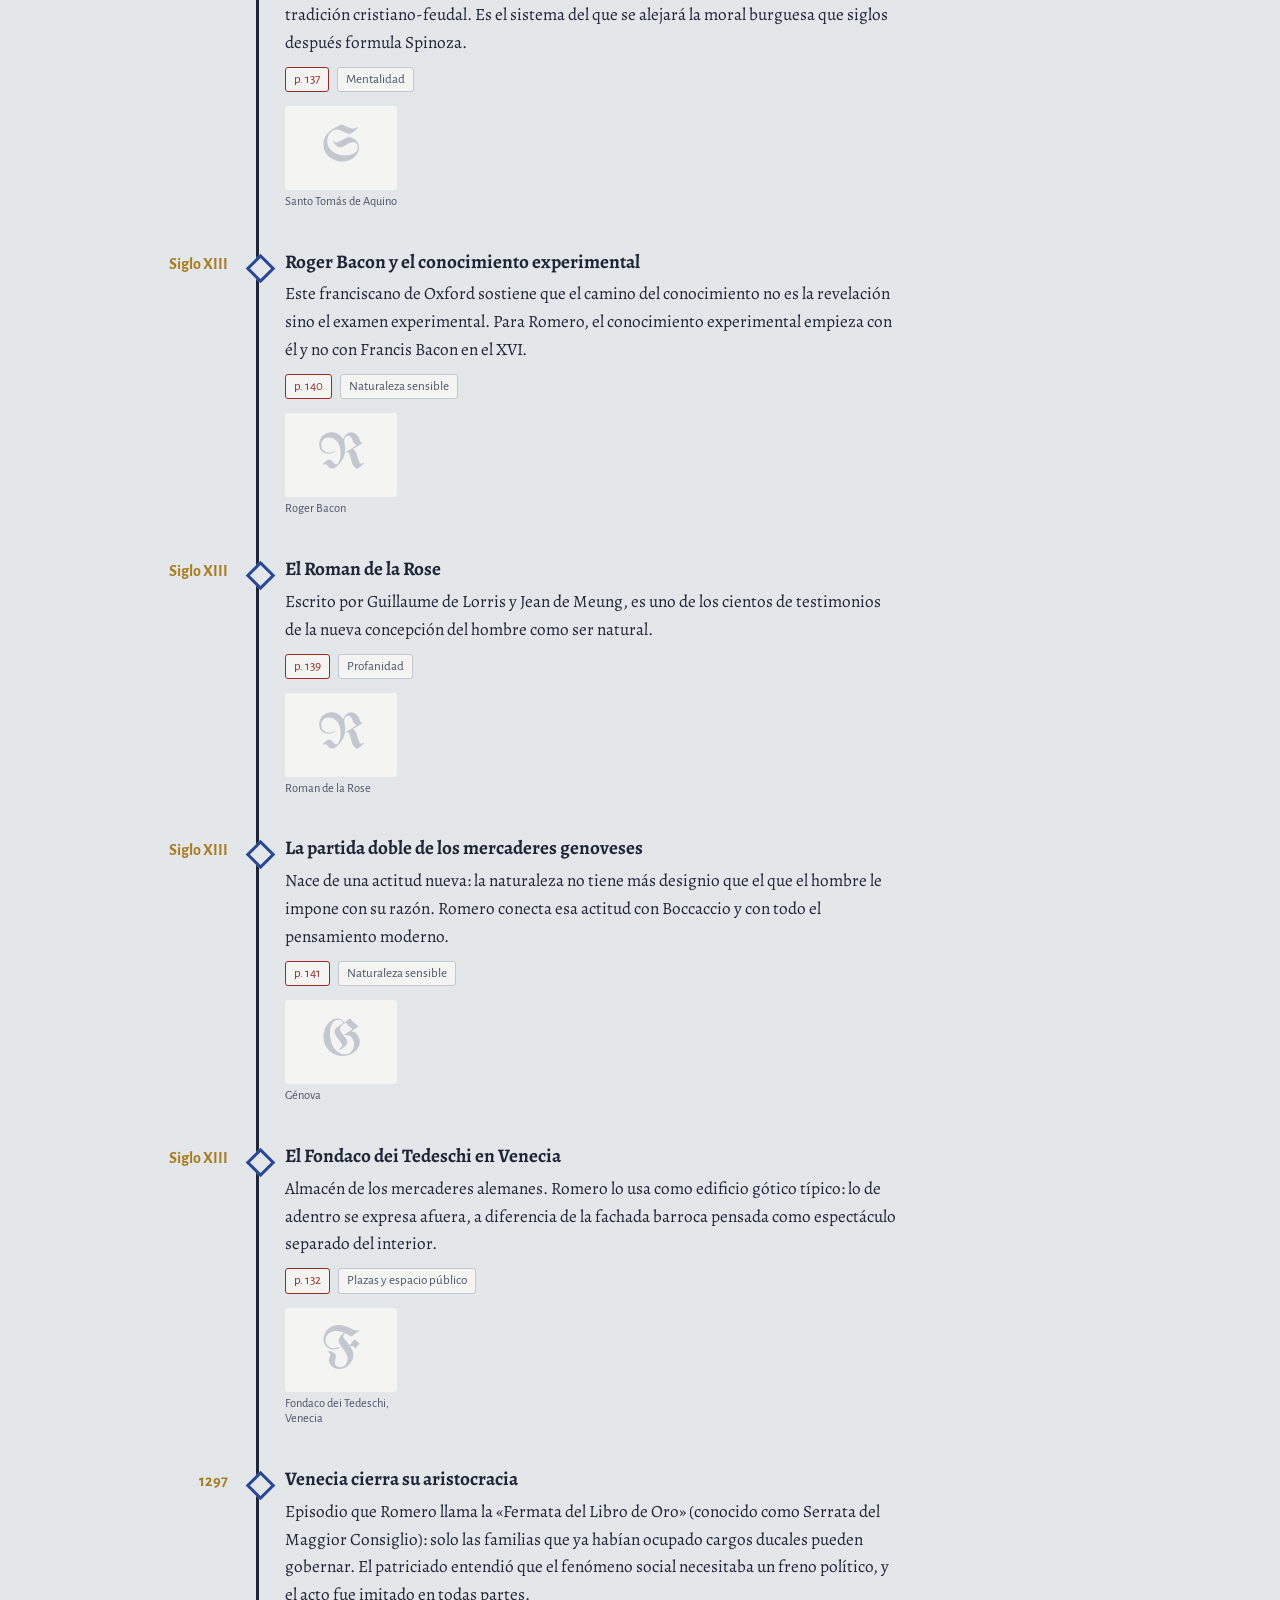
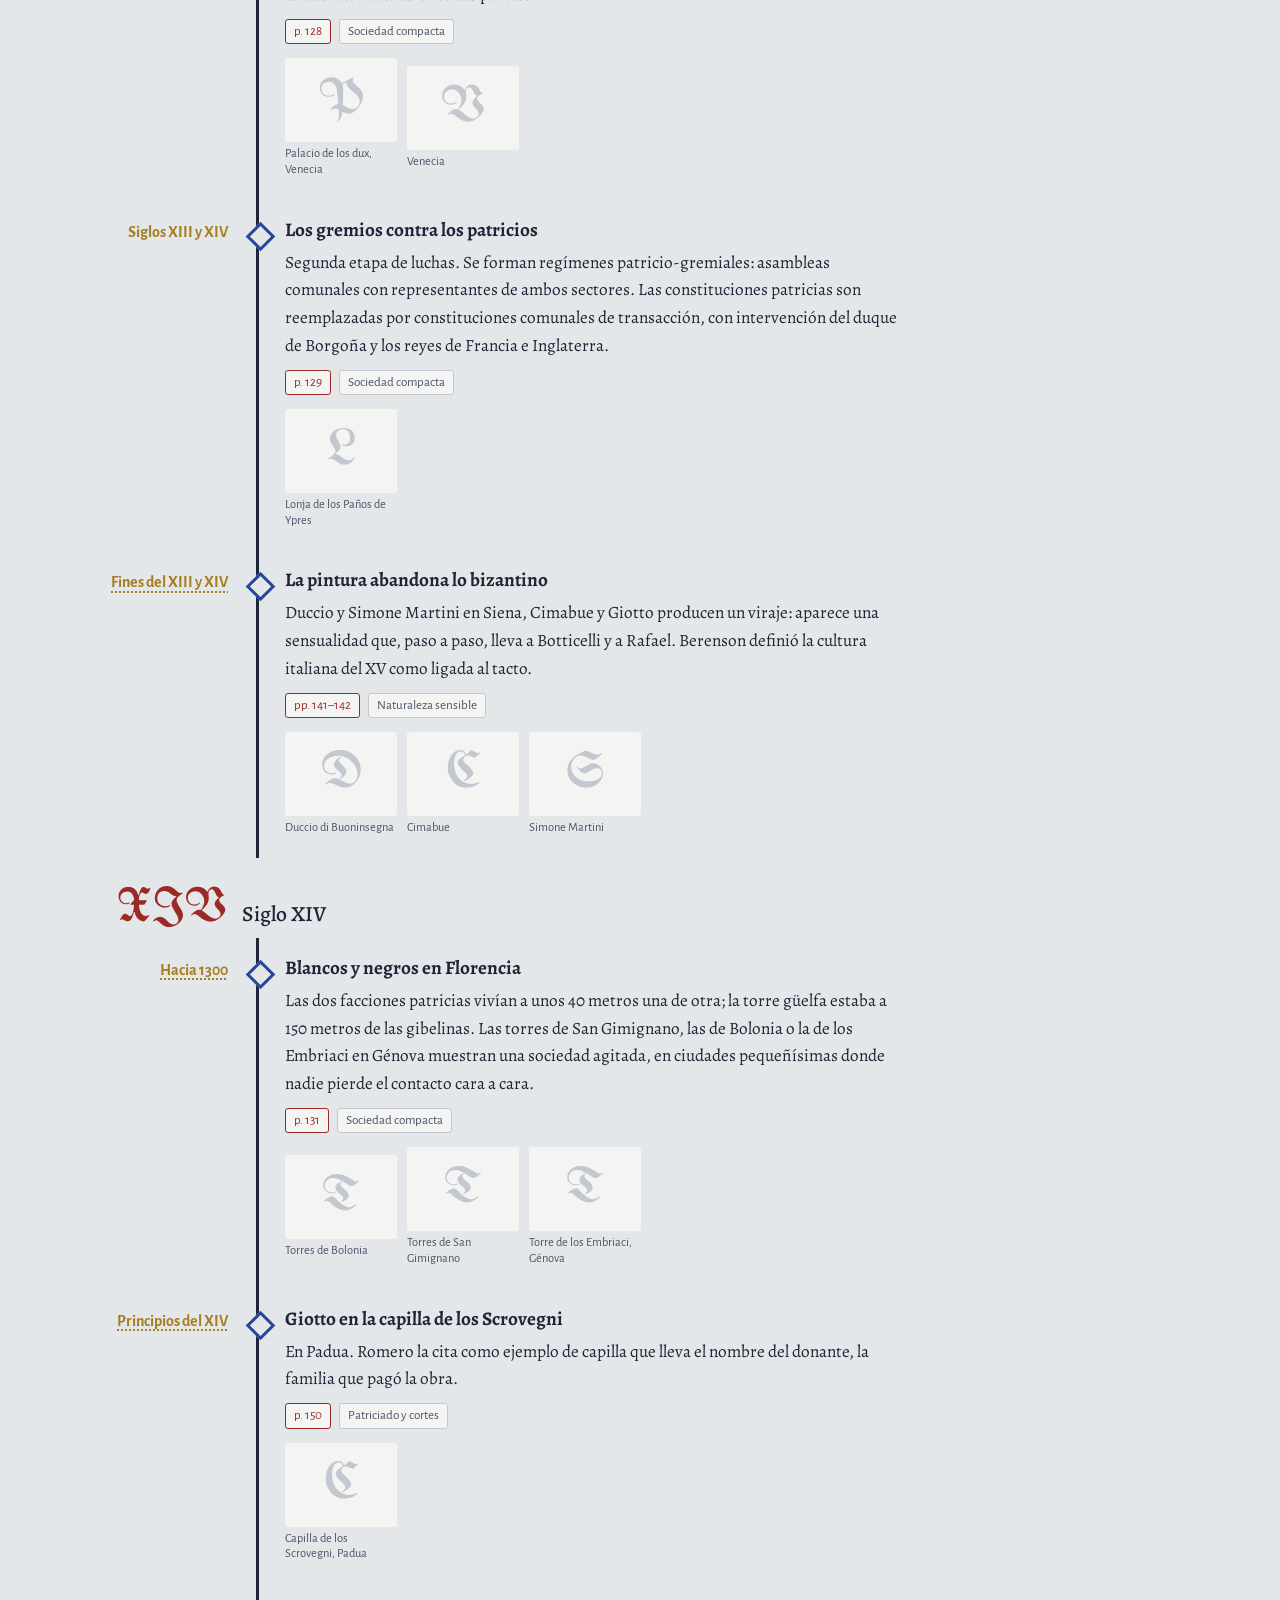
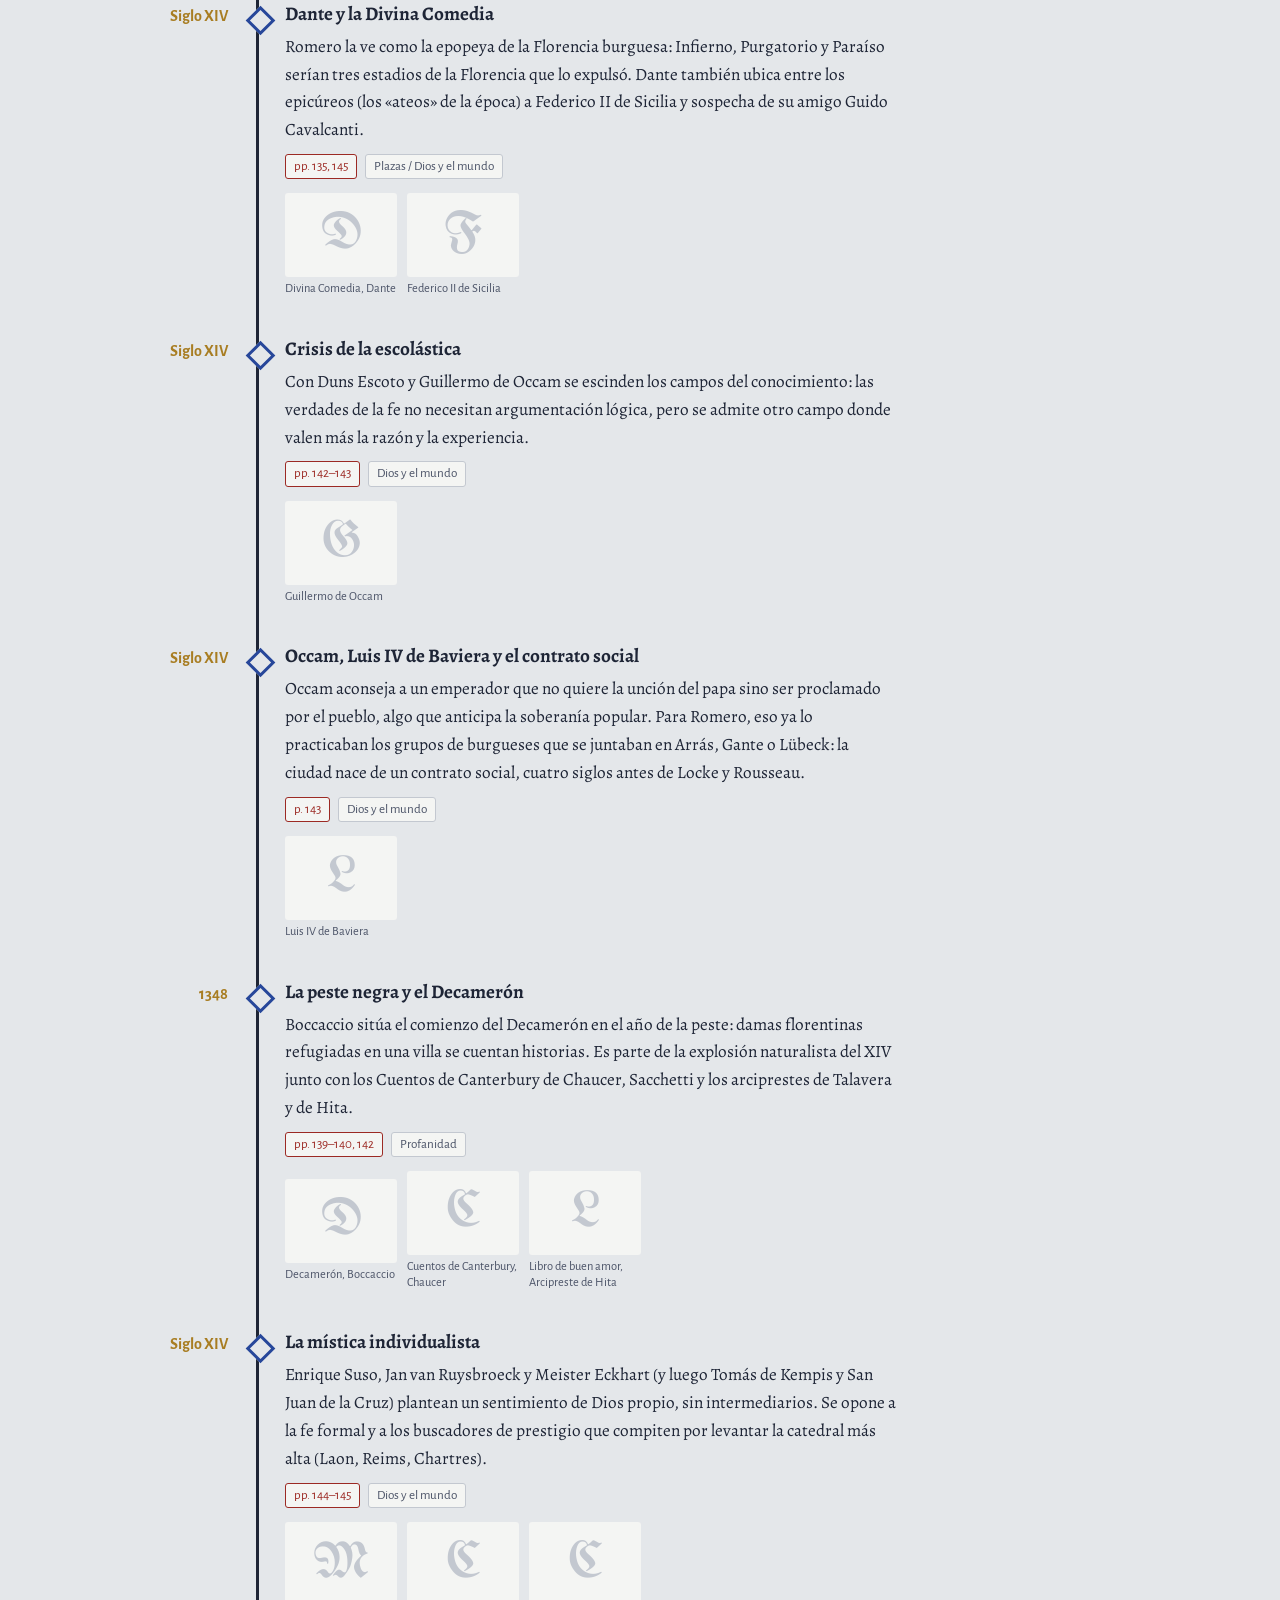
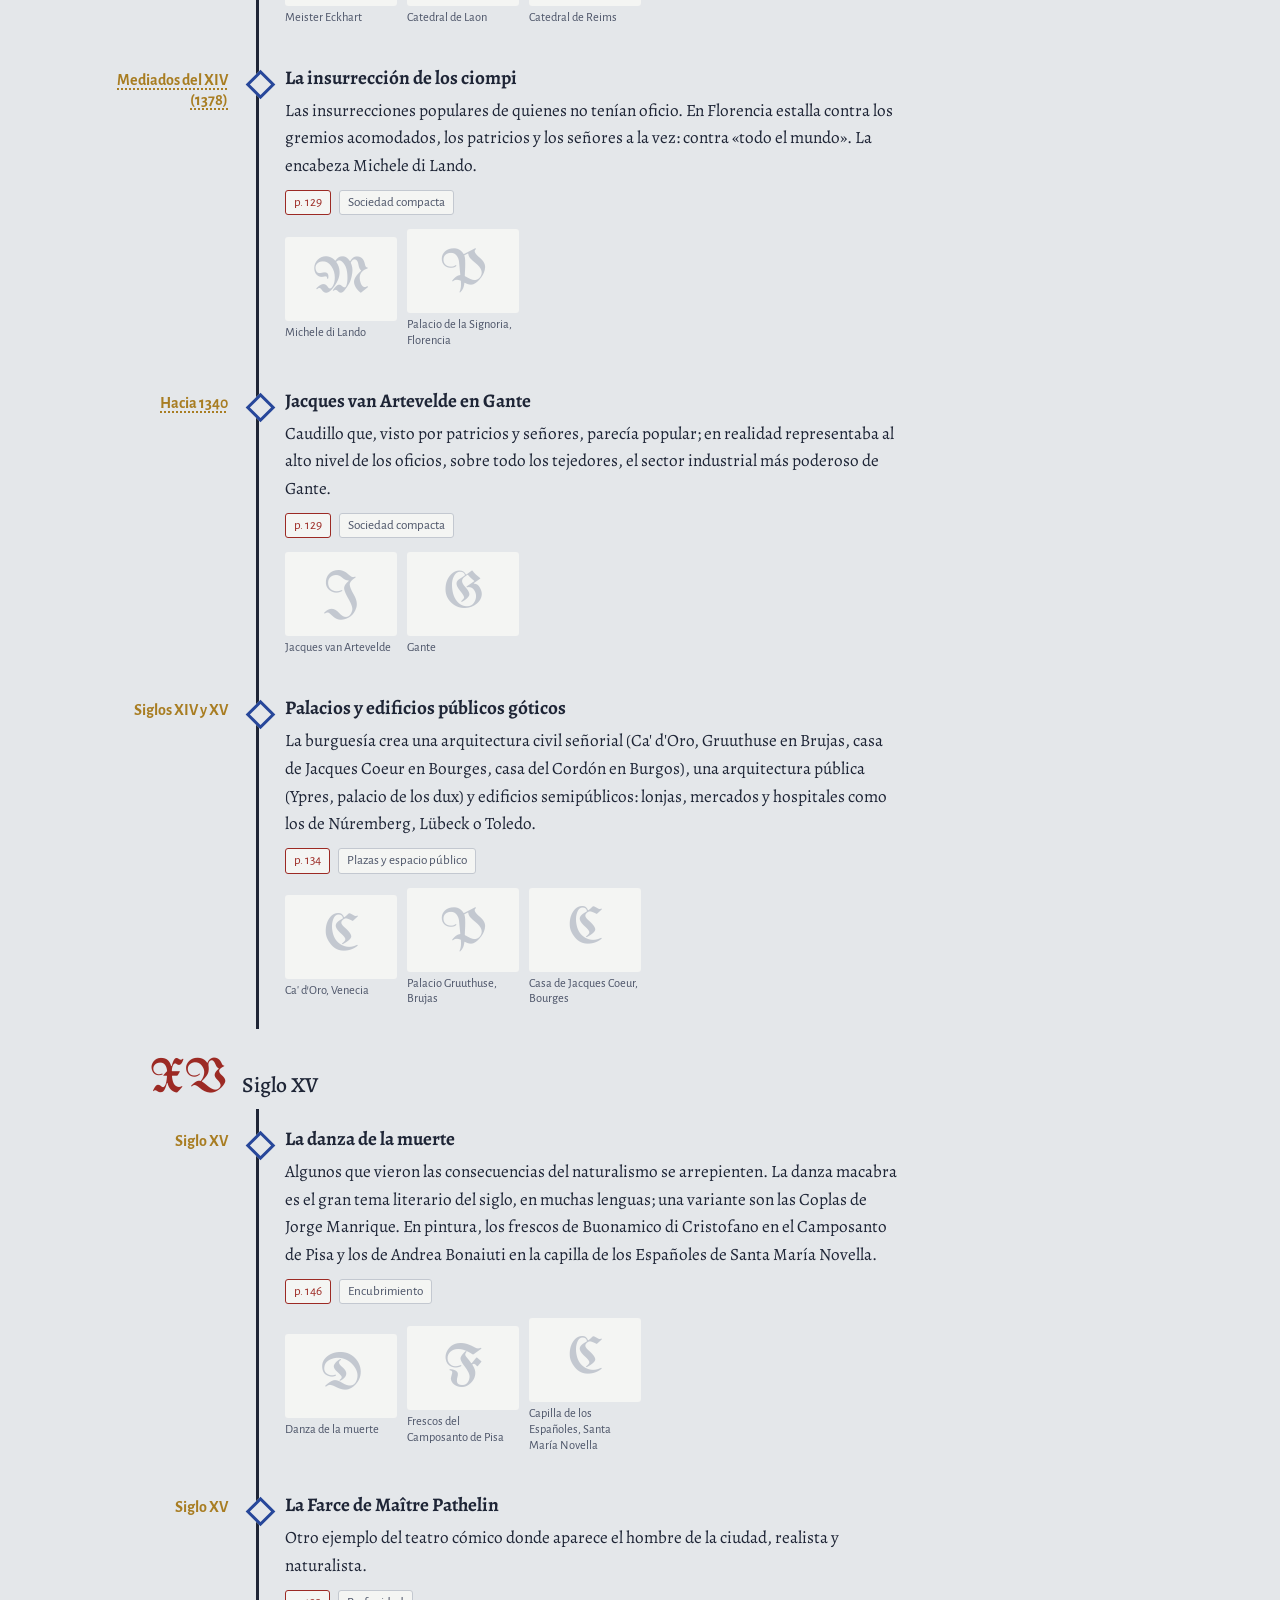
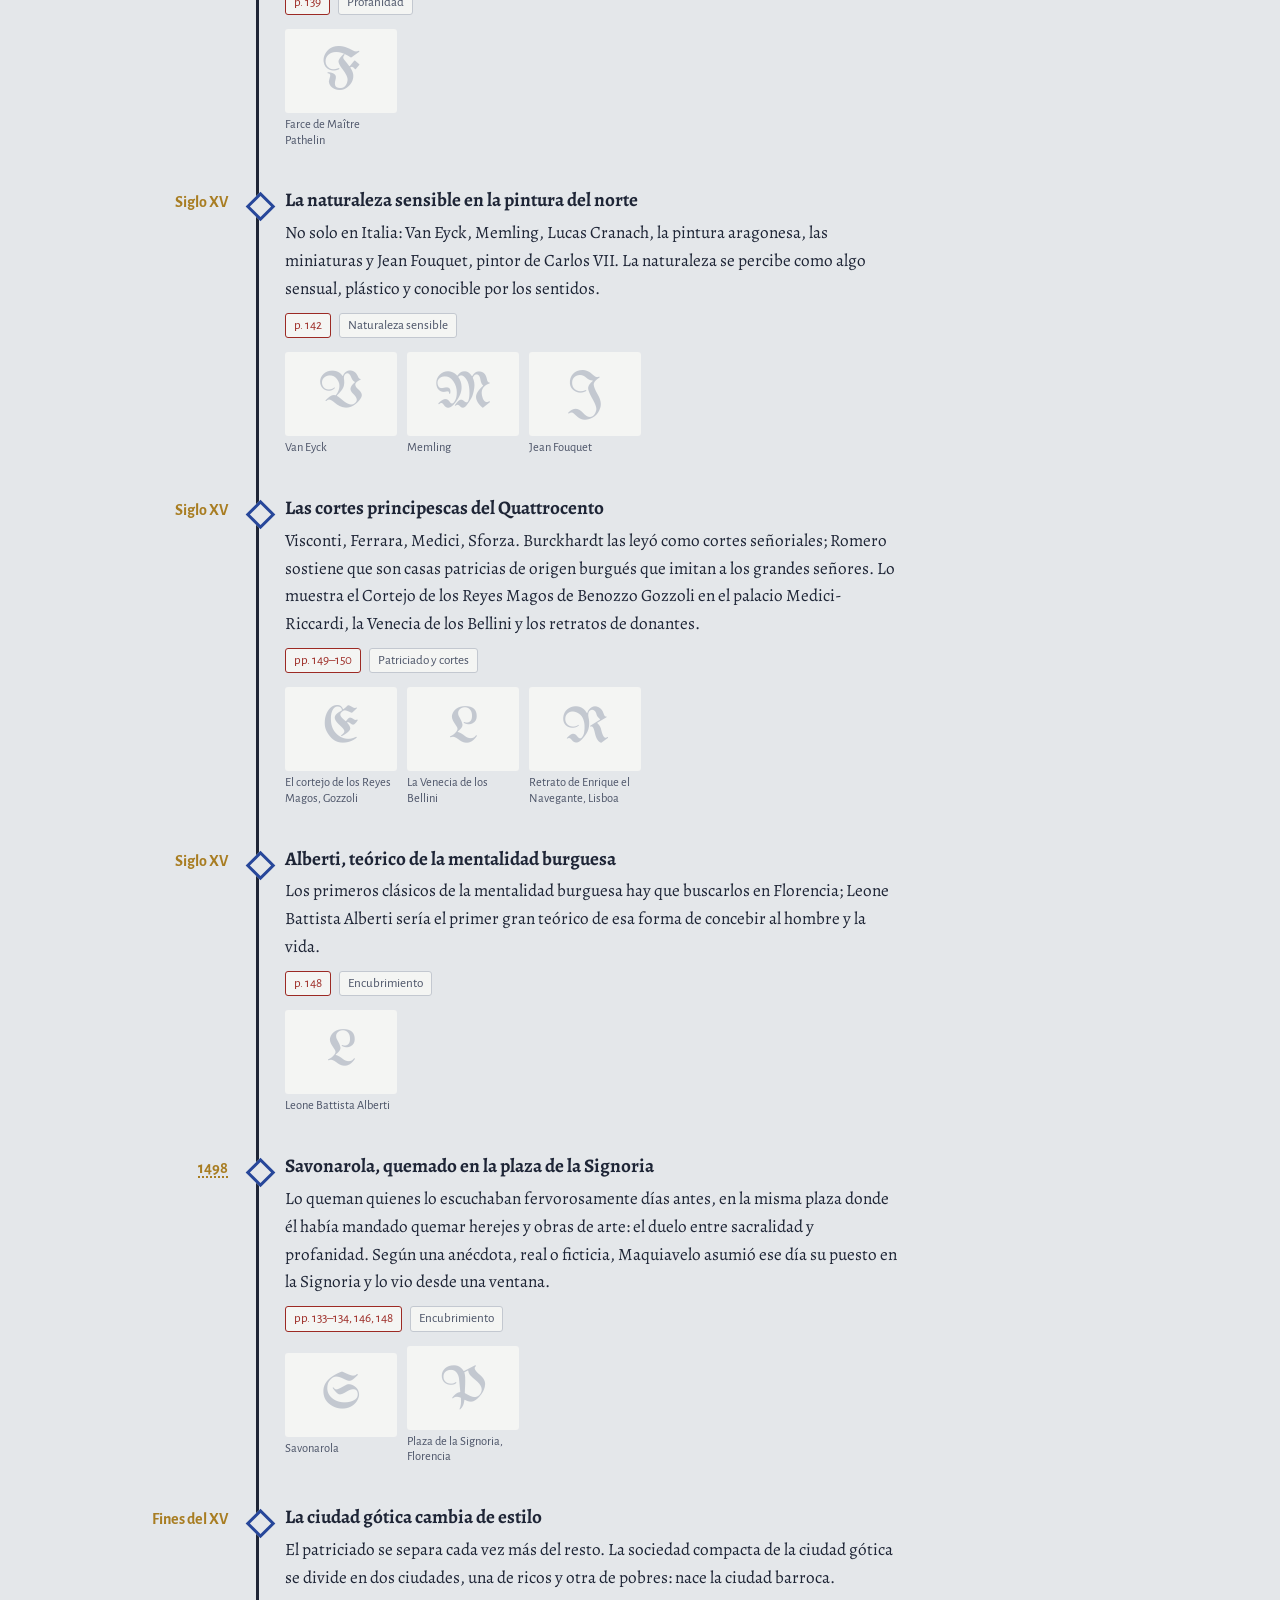
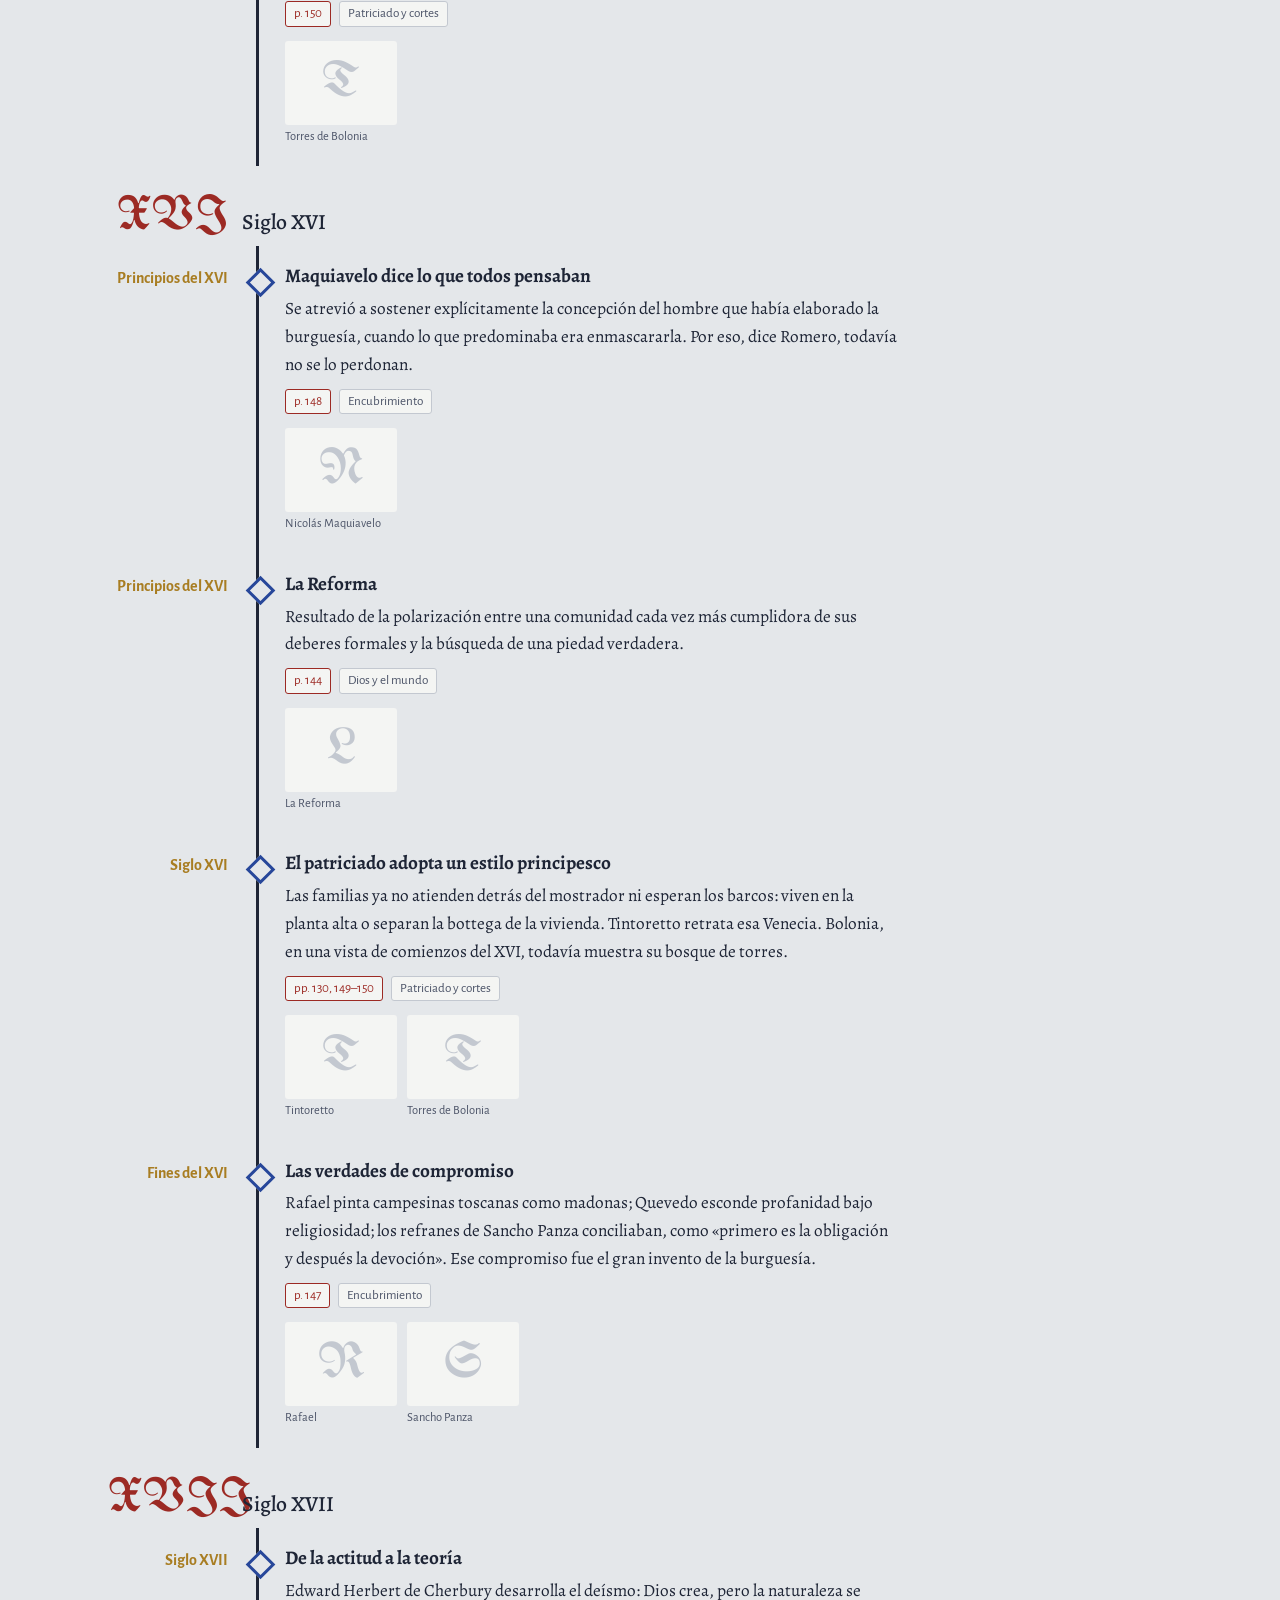
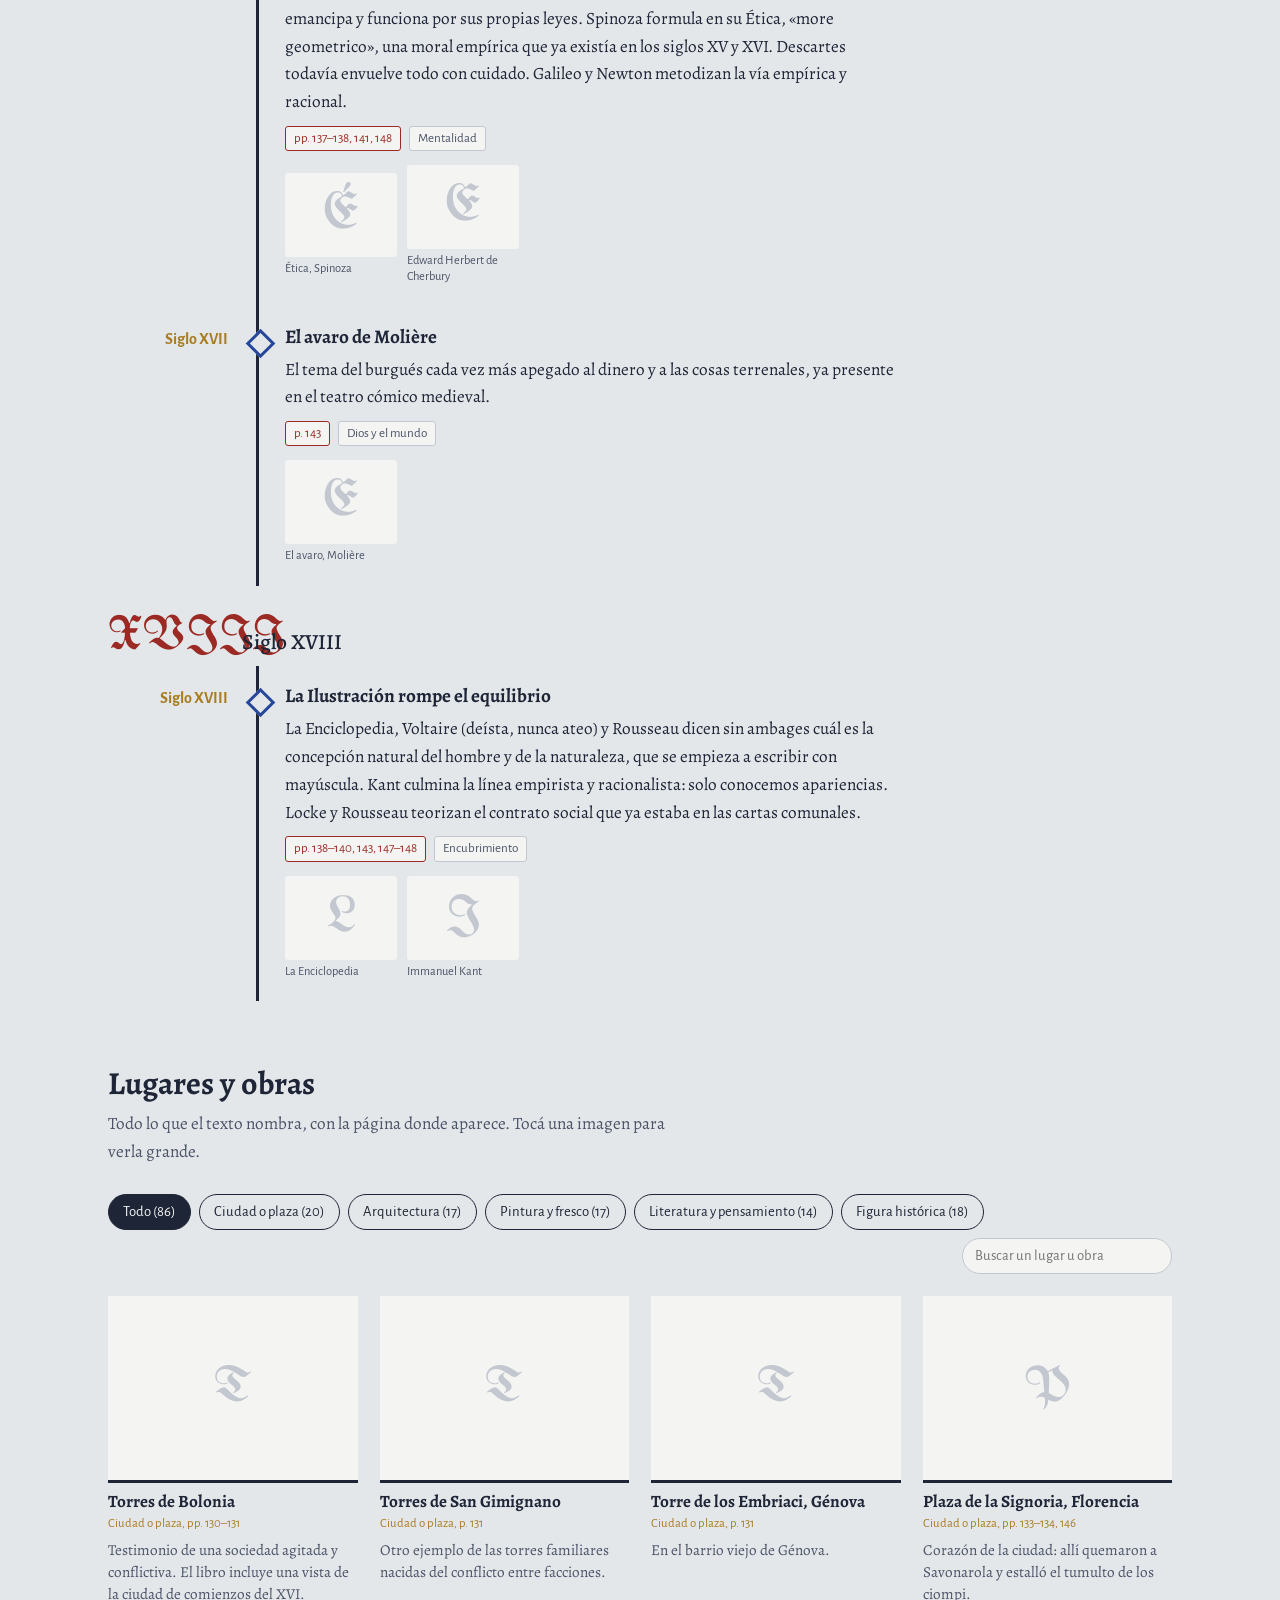
==== commit 54bfc5ba: "reorganizacion de la estructura Separa el index.html monolitico en style.css, app.js y un archivo po" ====
--- a/index.html
+++ b/index.html
@@ -8,165 +8,7 @@
 <link rel="preconnect" href="https://fonts.googleapis.com">
 <link rel="preconnect" href="https://fonts.gstatic.com" crossorigin>
 <link href="https://fonts.googleapis.com/css2?family=Alegreya:ital,wght@0,400;0,500;0,700;1,400&family=Alegreya+Sans:wght@400;500;700&family=UnifrakturMaguntia&display=swap" rel="stylesheet">
-<style>
-:root{
-  --piedra:#E4E7EA;      /* piedra fría de fondo */
-  --pergamino:#F4F5F3;   /* superficies */
-  --tinta:#1E2536;       /* texto */
-  --tinta-suave:#4C5468;
-  --lapis:#27479A;       /* azul de vitral */
-  --lapis-osc:#1B2F66;
-  --oro:#A87D22;         /* hoja de oro */
-  --rubrica:#9C2A24;     /* rojo de rúbrica */
-  --linea:#C3C8D0;
-  --serif:"Alegreya", Georgia, serif;
-  --sans:"Alegreya Sans", "Segoe UI", sans-serif;
-  --gotica:"UnifrakturMaguntia", "Old English Text MT", serif;
-}
-*{box-sizing:border-box}
-html{scroll-behavior:smooth}
-@media (prefers-reduced-motion:reduce){html{scroll-behavior:auto} *{transition:none!important}}
-body{margin:0;background:var(--piedra);color:var(--tinta);font-family:var(--serif);font-size:1.075rem;line-height:1.62}
-a{color:var(--lapis)}
-:focus-visible{outline:3px solid var(--oro);outline-offset:2px}
-img{max-width:100%;display:block}
-.wrap{max-width:1120px;margin:0 auto;padding:0 28px}
-
-/* barra de clases */
-.clases{background:var(--lapis-osc);color:#E9ECF4;font-family:var(--sans)}
-.clases .wrap{display:flex;gap:6px;align-items:stretch;overflow-x:auto;padding-top:10px}
-.clases .marca{font-weight:700;padding:10px 18px 12px 0;white-space:nowrap;letter-spacing:.01em}
-.tab{appearance:none;border:0;background:transparent;color:#C9D1E6;font:inherit;padding:10px 16px 12px;cursor:pointer;border-radius:6px 6px 0 0;white-space:nowrap;text-align:left;line-height:1.2}
-.tab small{display:block;font-size:.8rem;opacity:.75}
-.tab:hover{color:#fff}
-.tab[aria-current="true"]{background:var(--piedra);color:var(--tinta)}
-.tab.pendiente small::after{content:" (sin material)"}
-
-/* portada de la clase */
-.hero{padding:44px 0 0}
-.hero .fecha{font-family:var(--sans);color:var(--tinta-suave);margin:0 0 4px;font-size:1rem}
-.hero h1{font-family:var(--gotica);font-weight:400;font-size:clamp(3.2rem,9vw,6.6rem);line-height:.95;margin:0;color:var(--tinta)}
-.hero .ref{margin:14px 0 0;max-width:62ch;color:var(--tinta-suave)}
-.hero .ref cite{font-style:italic;color:var(--tinta)}
-.tambien{font-family:var(--sans);font-size:.95rem;color:var(--tinta-suave);margin:6px 0 0}
-
-/* skyline de torres: navegador por siglos */
-.skyline{margin:36px 0 0;border-bottom:3px solid var(--tinta)}
-.skyline p{font-family:var(--sans);font-size:.92rem;color:var(--tinta-suave);margin:0 0 10px}
-.torres{display:flex;align-items:flex-end;gap:clamp(6px,2vw,22px);height:230px}
-.torre{flex:1;appearance:none;border:0;background:none;padding:0;cursor:pointer;display:flex;flex-direction:column;align-items:center;justify-content:flex-end;height:100%;color:var(--tinta)}
-.torre .cuerpo{width:min(64px,100%);background:var(--tinta);position:relative;transition:background .2s}
-.torre .cuerpo::before{content:"";position:absolute;left:0;right:0;top:-12px;height:12px;background:
-  linear-gradient(90deg,var(--tinta) 0 22%,transparent 22% 39%,var(--tinta) 39% 61%,transparent 61% 78%,var(--tinta) 78%);transition:background .2s}
-.torre .cuerpo::after{content:"";position:absolute;left:50%;top:18px;width:6px;height:calc(100% - 36px);transform:translateX(-50%);
-  background:repeating-linear-gradient(to bottom,var(--piedra) 0 14px,transparent 14px 34px);opacity:.85}
-.torre .num{font-family:var(--gotica);font-size:1.5rem;color:var(--rubrica);margin-top:6px;line-height:1.1}
-.torre .cant{font-family:var(--sans);font-size:.75rem;color:var(--tinta-suave)}
-.torre:hover .cuerpo,.torre:focus-visible .cuerpo{background:var(--lapis)}
-.torre:hover .cuerpo::before,.torre:focus-visible .cuerpo::before{background:linear-gradient(90deg,var(--lapis) 0 22%,transparent 22% 39%,var(--lapis) 39% 61%,transparent 61% 78%,var(--lapis) 78%)}
-
-/* navegación interna */
-.subnav{position:sticky;top:0;z-index:5;background:var(--piedra);border-bottom:1px solid var(--linea)}
-.subnav .wrap{display:flex;gap:22px;overflow-x:auto;font-family:var(--sans)}
-.subnav a{padding:12px 0;text-decoration:none;color:var(--tinta-suave);white-space:nowrap;border-bottom:2px solid transparent}
-.subnav a:hover{color:var(--tinta);border-color:var(--oro)}
-
-section.bloque{padding:56px 0 8px}
-h2{font-family:var(--serif);font-weight:700;font-size:2rem;line-height:1.15;margin:0 0 8px}
-.intro{max-width:66ch;color:var(--tinta-suave);margin:0 0 28px}
-
-/* tesis */
-.tesis{font-size:1.28rem;line-height:1.55;max-width:60ch;margin:0}
-.tesis::first-letter{font-family:var(--gotica);color:var(--rubrica);float:left;font-size:4.1rem;line-height:.8;padding:6px 10px 0 0}
-
-/* secciones del capítulo */
-ol.capitulo{list-style:none;counter-reset:cap;margin:34px 0 0;padding:0;display:grid;grid-template-columns:repeat(auto-fit,minmax(300px,1fr));gap:4px 40px}
-ol.capitulo li{counter-increment:cap;padding:18px 0 18px 46px;position:relative;border-top:1px solid var(--linea)}
-ol.capitulo li::before{content:counter(cap);position:absolute;left:0;top:14px;font-family:var(--gotica);font-size:1.9rem;color:var(--rubrica)}
-ol.capitulo h3{margin:0;font-size:1.15rem}
-ol.capitulo .pp{font-family:var(--sans);font-size:.85rem;color:var(--tinta-suave)}
-ol.capitulo p{margin:6px 0 0}
-
-/* línea de tiempo */
-.leyenda{font-family:var(--sans);font-size:.92rem;color:var(--tinta-suave);margin:-12px 0 28px;max-width:70ch}
-.ref-fecha{text-decoration:underline dotted var(--oro);text-underline-offset:4px;text-decoration-thickness:2px}
-.siglo{display:grid;grid-template-columns:120px 1fr;gap:0 28px;scroll-margin-top:60px}
-.siglo-cab{grid-column:1/-1;display:flex;align-items:baseline;gap:14px;padding:26px 0 6px}
-.siglo-cab .num{font-family:var(--gotica);font-size:3rem;color:var(--rubrica);line-height:1;width:120px;text-align:right}
-.siglo-cab h3{margin:0;font-size:1.35rem;font-weight:500}
-.evento{display:contents}
-.evento .cuando{text-align:right;font-family:var(--sans);font-weight:700;color:var(--oro);padding:22px 0 0;font-size:1rem;line-height:1.25}
-.evento .cuerpo{border-left:3px solid var(--tinta);padding:18px 0 22px 26px;position:relative}
-.evento .cuerpo::before{content:"";position:absolute;left:-9px;top:26px;width:15px;height:15px;background:var(--piedra);border:3px solid var(--lapis);transform:rotate(45deg)}
-.evento h4{margin:0;font-size:1.2rem;line-height:1.3}
-.evento p{margin:6px 0 0;max-width:68ch}
-.meta{display:flex;flex-wrap:wrap;gap:6px 8px;margin-top:10px;font-family:var(--sans);font-size:.82rem}
-.meta span{border:1px solid var(--linea);border-radius:3px;padding:1px 8px;color:var(--tinta-suave);background:var(--pergamino)}
-.meta .pag{border-color:var(--rubrica);color:var(--rubrica)}
-.miniaturas{display:flex;flex-wrap:wrap;gap:10px;margin-top:14px}
-.mini{appearance:none;border:0;padding:0;background:none;cursor:pointer;width:112px;text-align:left;font-family:var(--sans);font-size:.78rem;color:var(--tinta-suave);line-height:1.25}
-.mini .foto{width:112px;height:84px;border-radius:3px;overflow:hidden;background:var(--linea)}
-.mini img{width:100%;height:100%;object-fit:cover}
-.mini span{display:block;margin-top:4px}
-.mini:hover .foto{outline:2px solid var(--lapis)}
-
-/* galería */
-.filtros{display:flex;flex-wrap:wrap;gap:8px;margin:0 0 22px;font-family:var(--sans)}
-.filtros button{appearance:none;border:1px solid var(--tinta);background:transparent;color:var(--tinta);font:inherit;font-size:.92rem;padding:5px 14px;border-radius:999px;cursor:pointer}
-.filtros button[aria-pressed="true"]{background:var(--tinta);color:var(--pergamino)}
-.filtros input{font:inherit;font-size:.92rem;padding:5px 12px;border:1px solid var(--linea);border-radius:999px;background:var(--pergamino);min-width:210px;margin-left:auto}
-.grilla{display:grid;grid-template-columns:repeat(auto-fill,minmax(220px,1fr));gap:26px 22px}
-.pieza{margin:0}
-.pieza button{appearance:none;border:0;padding:0;background:none;cursor:pointer;width:100%;display:block}
-.pieza .foto{aspect-ratio:4/3;background:var(--pergamino);overflow:hidden;border-bottom:3px solid var(--tinta)}
-.pieza img{width:100%;height:100%;object-fit:cover}
-.pieza button:hover .foto{border-color:var(--lapis)}
-.pieza figcaption{padding-top:8px}
-.pieza .nombre{font-weight:700;line-height:1.25;display:block}
-.pieza .tipo{font-family:var(--sans);font-size:.8rem;color:var(--oro);display:block;margin-top:2px}
-.pieza .nota{font-size:.95rem;color:var(--tinta-suave);margin:4px 0 0;line-height:1.45}
-.sin-foto{width:100%;height:100%;display:flex;align-items:center;justify-content:center;font-family:var(--gotica);font-size:3.2rem;color:var(--linea);background:var(--pergamino)}
-.cargando{animation:latido 1.4s ease-in-out infinite}
-@keyframes latido{50%{opacity:.45}}
-.aviso{font-family:var(--sans);background:var(--pergamino);border-left:4px solid var(--rubrica);padding:10px 14px;margin:0 0 22px;display:none}
-
-/* conceptos */
-dl.conceptos{display:grid;grid-template-columns:repeat(auto-fit,minmax(320px,1fr));gap:0 40px;margin:0}
-dl.conceptos div{border-top:1px solid var(--linea);padding:14px 0}
-dl.conceptos dt{font-weight:700;color:var(--lapis-osc)}
-dl.conceptos dd{margin:4px 0 0}
-
-/* clase pendiente */
-.pend{padding:60px 0}
-.pend ul{padding-left:1.2em}
-
-footer{margin-top:70px;padding:28px 0 40px;border-top:3px solid var(--tinta);font-family:var(--sans);font-size:.9rem;color:var(--tinta-suave)}
-
-/* visor */
-dialog{border:0;padding:0;max-width:min(920px,94vw);background:var(--pergamino);color:var(--tinta);border-radius:4px}
-dialog::backdrop{background:rgba(20,26,40,.78)}
-dialog img{max-height:68vh;width:100%;object-fit:contain;background:#1E2536}
-dialog .txt{padding:16px 22px 20px}
-dialog h3{margin:0;font-size:1.35rem}
-dialog p{margin:6px 0 0}
-dialog .cerrar{position:absolute;top:8px;right:8px;appearance:none;border:0;background:var(--pergamino);color:var(--tinta);font:700 1rem var(--sans);padding:6px 12px;border-radius:3px;cursor:pointer}
-
-@media (max-width:700px){
-  .wrap{padding:0 18px}
-  .torres{height:160px}
-  .siglo{grid-template-columns:1fr}
-  .siglo-cab .num{width:auto;text-align:left}
-  .evento .cuando{text-align:left;padding:16px 0 0 29px;border-left:3px solid var(--tinta)}
-  .evento .cuerpo{padding-top:4px}
-  .evento .cuerpo::before{top:-14px}
-  .filtros input{margin-left:0;width:100%}
-}
-@media print{
-  .clases,.subnav,.skyline,.filtros{display:none}
-  body{background:#fff}
-  section.bloque{break-inside:avoid-page}
-}
-</style>
+<link rel="stylesheet" href="style.css">
 </head>
 <body>
 <nav class="clases" aria-label="Clases">
@@ -186,537 +28,8 @@
     <p><a id="visor-link" target="_blank" rel="noopener">Abrir en Wikipedia</a></p>
   </div>
 </dialog>
-<script>
-
-/* =========================================================
-   DATOS DE LAS CLASES
-   Para sumar una clase nueva: agregar un objeto a CLASES.
-   ========================================================= */
-const CLASES = [
-{
-  id: "2026-08-27",
-  corto: "27/08",
-  tema: "Modernidad",
-  pendiente: true,
-  lecturas: [
-    "Romero, J.L., «La segunda edad», en La cultura occidental",
-    "Kant, E., «Qué es la Ilustración»",
-    "Documental «El misterio de la pintura de Vermeer», DW"
-  ]
-},
-{
-  id: "2026-09-03",
-  corto: "03/09",
-  tema: "Ciudad gótica",
-  fechaLarga: "Jueves 3 de septiembre, clase teórica: siglos XI a XV",
-  titulo: "La ciudad gótica",
-  referencia: "Romero, José Luis (2009). <cite>La ciudad occidental. Culturas urbanas en Europa y América</cite>. Buenos Aires: Siglo XXI. Capítulo 5, pp. 127–150.",
-  tambien: "Películas de la clase: <em>El Decamerón</em> (P. P. Pasolini) y <em>El nombre de la rosa</em> (J. J. Annaud).",
-
-  tesis: "Romero llama «ciudad gótica» a la ciudad burguesa en su primera fase, desde su aparición hacia el siglo XI hasta su gran transformación en el XVI. Esa sociedad urbana no solo construyó un hábitat —calles, plazas, palacios, murallas— sino que se inventó a sí misma: creó un estilo de vida y una mentalidad (profana, naturalista, experimental) de la que todavía se alimenta el pensamiento moderno. Cuando el patriciado se enriqueció y la sociedad compacta se partió en ricos y pobres, la ciudad gótica se volvió ciudad barroca.",
-
-  secciones: [
-    { t:"Una sociedad compacta y conflictiva", pp:"pp. 127–131",
-      d:"La burguesía rompe con abades y señores y funda la comuna. Dentro de ella surge una aristocracia, el patriciado, que luego enfrenta a los gremios y, en el siglo XIV, a los insurrectos populares. Todo ocurre en ciudades minúsculas, sin anonimato." },
-    { t:"Plazas y espacio público", pp:"pp. 131–135",
-      d:"La ciudad es una creación casi escultórica. El gótico es urbano: calles de unos dos metros, casas que expresan su interior, y la plaza como un interior colectivo donde se forman opiniones, valores y gusto." },
-    { t:"La creación de una mentalidad", pp:"pp. 135–138",
-      d:"Además de la ciudad física, estos grupos crean una sociedad nueva, opuesta a la feudal, y una mentalidad burguesa. Sus actitudes cotidianas se repiten y racionalizan hasta volverse teoría: de ahí sale el pensamiento moderno (el ejemplo es la Ética de Spinoza)." },
-    { t:"La revelación de la profanidad", pp:"pp. 138–140",
-      d:"El hombre deja de ser solo un pecador en un valle de lágrimas y pasa a verse como ser natural y sensible. Se ve en la literatura del XIII y estalla en el XIV (Boccaccio, Chaucer). La actitud típica: agnosticismo, el «no sé»." },
-    { t:"La naturaleza experimental y sensible", pp:"pp. 140–142",
-      d:"Si el hombre es natural, la naturaleza se conoce por la experiencia y los sentidos: Roger Bacon, luego el deísmo. En la pintura, Duccio, Simone Martini, Cimabue y Giotto abandonan lo bizantino y aparece la sensualidad." },
-    { t:"Dios y el mundo", pp:"pp. 142–145",
-      d:"Crisis de la escolástica: Duns Escoto y Occam separan fe y razón. Las cartas comunales ya contienen la idea de contrato social. El burgués cumple cada vez más formalmente con la Iglesia mientras crece una mística individual que desembocará en la Reforma." },
-    { t:"El encubrimiento", pp:"pp. 146–148",
-      d:"Frente a las consecuencias del naturalismo hay arrepentidos (danzas de la muerte, Savonarola), una línea popular que persiste en él y, sobre todo, una posición conciliadora que lo enmascara bajo formas. Maquiavelo se atreve a decirlo en voz alta." },
-    { t:"El patriciado y las cortes", pp:"pp. 149–150",
-      d:"Las familias patricias se enriquecen y adoptan un estilo principesco. Contra Burckhardt, Romero sostiene que las cortes del Quattrocento son de origen burgués. Esa ostentación anticipa la vida como espectáculo de la ciudad barroca." }
-  ],
-
-  /* eventos: cuando = texto de fecha; ref = true si la fecha NO figura en el texto (se agrega como referencia) */
-  siglos: [
-    { n:"XI", nombre:"Siglo XI", eventos:[
-      { cuando:"Hacia el siglo XI", t:"Nace la ciudad burguesa",
-        d:"Surge en los intersticios del orden feudal cristiano. Cuando tuvo fuerza, rompió su dependencia del abad, el señor, el rey o el emperador y se dio un gobierno propio: la comuna. Sus cartas o fueros eran muy democráticos y la ciudad gótica primitiva era igualitaria.",
-        pag:"p. 127", sec:"Sociedad compacta", img:["rothenburg","carcassonne"] },
-      { cuando:"Siglos XI y XII", t:"Las revoluciones comunales",
-        d:"Los burgueses de Santiago de Compostela luchan contra su arzobispo y señor, Diego Gelmírez, para conseguir una carta de comuna (lo cuenta la Crónica compostelana). Pasa lo mismo en Laón, Milán, Colonia y Gante. Romero calcula unas trescientas ciudades con procesos así; el patriciado arranca privilegios a los señores, a menudo con violencia.",
-        pag:"p. 128", sec:"Sociedad compacta", img:["santiago","gelmirez","gante"] },
-      { cuando:"1096–1099", ref:true, t:"Venecia acompaña la Primera Cruzada",
-        d:"La aristocracia veneciana, con gran energía empresarial, organiza el tráfico comercial con Oriente y sigue a los caballeros cristianos. Sus carracas se instalan en puertos de Siria y el Líbano como Laodicea, Trípoli o Biblos.",
-        pag:"p. 128", sec:"Sociedad compacta", img:["biblos","venecia"] }
-    ]},
-    { n:"XII", nombre:"Siglo XII", eventos:[
-      { cuando:"Siglo XII (1127)", ref:true, t:"Brujas mata al conde Carlos el Bueno",
-        d:"Ejemplo extremo de las luchas comunales contra el poder señorial.",
-        pag:"p. 128", sec:"Sociedad compacta", img:["carlos-bueno","brujas-markt"] },
-      { cuando:"Siglos XII y XIII", t:"Aparece el patriciado",
-        d:"Dentro de la burguesía, quienes acumularon capital primero forman una aristocracia y toman el poder. Es visible en casi todas las ciudades europeas; en Venecia dejó huellas especialmente claras. Quiere el monopolio del poder y de la riqueza.",
-        pag:"pp. 127–128", sec:"Sociedad compacta", img:["palacio-ducal"] },
-      { cuando:"Siglo XII", t:"Abelardo distingue razón y fe",
-        d:"Reivindica, a su modo, que el dominio de la razón es distinto del dominio de la fe. Ese principio recién queda aceptado en el siglo XIV.",
-        pag:"p. 142", sec:"Dios y el mundo", img:["abelardo"] },
-      { cuando:"Siglo XII", t:"Primeros testimonios de profanidad",
-        d:"El teatro cómico (el Juego de San Nicolás) y el Roman de Renart muestran al hombre como ser natural y la sensibilidad burguesa. La mentalidad nueva se ve en gestos cotidianos: cómo se enfrenta el árbol que hay que cortar o cómo los mercaderes llevan las cuentas.",
-        pag:"pp. 139, 141, 143", sec:"Profanidad", img:["jeu-nicolas","renart"] }
-    ]},
-    { n:"XIII", nombre:"Siglo XIII", eventos:[
-      { cuando:"Siglo XIII", t:"La moral escolástica",
-        d:"Pedro Lombardo, San Bernardo de Claraval y Santo Tomás racionalizan la moral de tradición cristiano-feudal. Es el sistema del que se alejará la moral burguesa que siglos después formula Spinoza.",
-        pag:"p. 137", sec:"Mentalidad", img:["aquino"] },
-      { cuando:"Siglo XIII", t:"Roger Bacon y el conocimiento experimental",
-        d:"Este franciscano de Oxford sostiene que el camino del conocimiento no es la revelación sino el examen experimental. Para Romero, el conocimiento experimental empieza con él y no con Francis Bacon en el XVI.",
-        pag:"p. 140", sec:"Naturaleza sensible", img:["roger-bacon"] },
-      { cuando:"Siglo XIII", t:"El Roman de la Rose",
-        d:"Escrito por Guillaume de Lorris y Jean de Meung, es uno de los cientos de testimonios de la nueva concepción del hombre como ser natural.",
-        pag:"p. 139", sec:"Profanidad", img:["roman-rose"] },
-      { cuando:"Siglo XIII", t:"La partida doble de los mercaderes genoveses",
-        d:"Nace de una actitud nueva: la naturaleza no tiene más designio que el que el hombre le impone con su razón. Romero conecta esa actitud con Boccaccio y con todo el pensamiento moderno.",
-        pag:"p. 141", sec:"Naturaleza sensible", img:["genova"] },
-      { cuando:"Siglo XIII", t:"El Fondaco dei Tedeschi en Venecia",
-        d:"Almacén de los mercaderes alemanes. Romero lo usa como edificio gótico típico: lo de adentro se expresa afuera, a diferencia de la fachada barroca pensada como espectáculo separado del interior.",
-        pag:"p. 132", sec:"Plazas y espacio público", img:["fondaco"] },
-      { cuando:"1297", t:"Venecia cierra su aristocracia",
-        d:"Episodio que Romero llama la «Fermata del Libro de Oro» (conocido como Serrata del Maggior Consiglio): solo las familias que ya habían ocupado cargos ducales pueden gobernar. El patriciado entendió que el fenómeno social necesitaba un freno político, y el acto fue imitado en todas partes.",
-        pag:"p. 128", sec:"Sociedad compacta", img:["palacio-ducal","venecia"] },
-      { cuando:"Siglos XIII y XIV", t:"Los gremios contra los patricios",
-        d:"Segunda etapa de luchas. Se forman regímenes patricio-gremiales: asambleas comunales con representantes de ambos sectores. Las constituciones patricias son reemplazadas por constituciones comunales de transacción, con intervención del duque de Borgoña y los reyes de Francia e Inglaterra.",
-        pag:"p. 129", sec:"Sociedad compacta", img:["ypres"] },
-      { cuando:"Fines del XIII y XIV", ref:true, t:"La pintura abandona lo bizantino",
-        d:"Duccio y Simone Martini en Siena, Cimabue y Giotto producen un viraje: aparece una sensualidad que, paso a paso, lleva a Botticelli y a Rafael. Berenson definió la cultura italiana del XV como ligada al tacto.",
-        pag:"pp. 141–142", sec:"Naturaleza sensible", img:["duccio","cimabue","simone"] }
-    ]},
-    { n:"XIV", nombre:"Siglo XIV", eventos:[
-      { cuando:"Hacia 1300", ref:true, t:"Blancos y negros en Florencia",
-        d:"Las dos facciones patricias vivían a unos 40 metros una de otra; la torre güelfa estaba a 150 metros de las gibelinas. Las torres de San Gimignano, las de Bolonia o la de los Embriaci en Génova muestran una sociedad agitada, en ciudades pequeñísimas donde nadie pierde el contacto cara a cara.",
-        pag:"p. 131", sec:"Sociedad compacta", img:["bolonia-torres","san-gimignano","embriaci"] },
-      { cuando:"Principios del XIV", ref:true, t:"Giotto en la capilla de los Scrovegni",
-        d:"En Padua. Romero la cita como ejemplo de capilla que lleva el nombre del donante, la familia que pagó la obra.",
-        pag:"p. 150", sec:"Patriciado y cortes", img:["scrovegni"] },
-      { cuando:"Siglo XIV", t:"Dante y la Divina Comedia",
-        d:"Romero la ve como la epopeya de la Florencia burguesa: Infierno, Purgatorio y Paraíso serían tres estadios de la Florencia que lo expulsó. Dante también ubica entre los epicúreos (los «ateos» de la época) a Federico II de Sicilia y sospecha de su amigo Guido Cavalcanti.",
-        pag:"pp. 135, 145", sec:"Plazas / Dios y el mundo", img:["divina-comedia","federico-ii"] },
-      { cuando:"Siglo XIV", t:"Crisis de la escolástica",
-        d:"Con Duns Escoto y Guillermo de Occam se escinden los campos del conocimiento: las verdades de la fe no necesitan argumentación lógica, pero se admite otro campo donde valen más la razón y la experiencia.",
-        pag:"pp. 142–143", sec:"Dios y el mundo", img:["occam"] },
-      { cuando:"Siglo XIV", t:"Occam, Luis IV de Baviera y el contrato social",
-        d:"Occam aconseja a un emperador que no quiere la unción del papa sino ser proclamado por el pueblo, algo que anticipa la soberanía popular. Para Romero, eso ya lo practicaban los grupos de burgueses que se juntaban en Arrás, Gante o Lübeck: la ciudad nace de un contrato social, cuatro siglos antes de Locke y Rousseau.",
-        pag:"p. 143", sec:"Dios y el mundo", img:["luis-baviera"] },
-      { cuando:"1348", t:"La peste negra y el Decamerón",
-        d:"Boccaccio sitúa el comienzo del Decamerón en el año de la peste: damas florentinas refugiadas en una villa se cuentan historias. Es parte de la explosión naturalista del XIV junto con los Cuentos de Canterbury de Chaucer, Sacchetti y los arciprestes de Talavera y de Hita.",
-        pag:"pp. 139–140, 142", sec:"Profanidad", img:["decameron","canterbury","hita"] },
-      { cuando:"Siglo XIV", t:"La mística individualista",
-        d:"Enrique Suso, Jan van Ruysbroeck y Meister Eckhart (y luego Tomás de Kempis y San Juan de la Cruz) plantean un sentimiento de Dios propio, sin intermediarios. Se opone a la fe formal y a los buscadores de prestigio que compiten por levantar la catedral más alta (Laon, Reims, Chartres).",
-        pag:"pp. 144–145", sec:"Dios y el mundo", img:["eckhart","laon","reims"] },
-      { cuando:"Mediados del XIV (1378)", ref:true, t:"La insurrección de los ciompi",
-        d:"Las insurrecciones populares de quienes no tenían oficio. En Florencia estalla contra los gremios acomodados, los patricios y los señores a la vez: contra «todo el mundo». La encabeza Michele di Lando.",
-        pag:"p. 129", sec:"Sociedad compacta", img:["michele-lando","palazzo-vecchio"] },
-      { cuando:"Hacia 1340", ref:true, t:"Jacques van Artevelde en Gante",
-        d:"Caudillo que, visto por patricios y señores, parecía popular; en realidad representaba al alto nivel de los oficios, sobre todo los tejedores, el sector industrial más poderoso de Gante.",
-        pag:"p. 129", sec:"Sociedad compacta", img:["artevelde","gante"] },
-      { cuando:"Siglos XIV y XV", t:"Palacios y edificios públicos góticos",
-        d:"La burguesía crea una arquitectura civil señorial (Ca' d'Oro, Gruuthuse en Brujas, casa de Jacques Coeur en Bourges, casa del Cordón en Burgos), una arquitectura pública (Ypres, palacio de los dux) y edificios semipúblicos: lonjas, mercados y hospitales como los de Núremberg, Lübeck o Toledo.",
-        pag:"p. 134", sec:"Plazas y espacio público", img:["ca-doro","gruuthuse","jacques-coeur"] }
-    ]},
-    { n:"XV", nombre:"Siglo XV", eventos:[
-      { cuando:"Siglo XV", t:"La danza de la muerte",
-        d:"Algunos que vieron las consecuencias del naturalismo se arrepienten. La danza macabra es el gran tema literario del siglo, en muchas lenguas; una variante son las Coplas de Jorge Manrique. En pintura, los frescos de Buonamico di Cristofano en el Camposanto de Pisa y los de Andrea Bonaiuti en la capilla de los Españoles de Santa María Novella.",
-        pag:"p. 146", sec:"Encubrimiento", img:["danza-macabra","triunfo-muerte","capilla-espanoles"] },
-      { cuando:"Siglo XV", t:"La Farce de Maître Pathelin",
-        d:"Otro ejemplo del teatro cómico donde aparece el hombre de la ciudad, realista y naturalista.",
-        pag:"p. 139", sec:"Profanidad", img:["pathelin"] },
-      { cuando:"Siglo XV", t:"La naturaleza sensible en la pintura del norte",
-        d:"No solo en Italia: Van Eyck, Memling, Lucas Cranach, la pintura aragonesa, las miniaturas y Jean Fouquet, pintor de Carlos VII. La naturaleza se percibe como algo sensual, plástico y conocible por los sentidos.",
-        pag:"p. 142", sec:"Naturaleza sensible", img:["van-eyck","memling","fouquet"] },
-      { cuando:"Siglo XV", t:"Las cortes principescas del Quattrocento",
-        d:"Visconti, Ferrara, Medici, Sforza. Burckhardt las leyó como cortes señoriales; Romero sostiene que son casas patricias de origen burgués que imitan a los grandes señores. Lo muestra el Cortejo de los Reyes Magos de Benozzo Gozzoli en el palacio Medici-Riccardi, la Venecia de los Bellini y los retratos de donantes.",
-        pag:"pp. 149–150", sec:"Patriciado y cortes", img:["gozzoli","bellini","enrique"] },
-      { cuando:"Siglo XV", t:"Alberti, teórico de la mentalidad burguesa",
-        d:"Los primeros clásicos de la mentalidad burguesa hay que buscarlos en Florencia; Leone Battista Alberti sería el primer gran teórico de esa forma de concebir al hombre y la vida.",
-        pag:"p. 148", sec:"Encubrimiento", img:["alberti"] },
-      { cuando:"1498", ref:true, t:"Savonarola, quemado en la plaza de la Signoria",
-        d:"Lo queman quienes lo escuchaban fervorosamente días antes, en la misma plaza donde él había mandado quemar herejes y obras de arte: el duelo entre sacralidad y profanidad. Según una anécdota, real o ficticia, Maquiavelo asumió ese día su puesto en la Signoria y lo vio desde una ventana.",
-        pag:"pp. 133–134, 146, 148", sec:"Encubrimiento", img:["savonarola","plaza-signoria"] },
-      { cuando:"Fines del XV", t:"La ciudad gótica cambia de estilo",
-        d:"El patriciado se separa cada vez más del resto. La sociedad compacta de la ciudad gótica se divide en dos ciudades, una de ricos y otra de pobres: nace la ciudad barroca.",
-        pag:"p. 150", sec:"Patriciado y cortes", img:["bolonia-torres"] }
-    ]},
-    { n:"XVI", nombre:"Siglo XVI", eventos:[
-      { cuando:"Principios del XVI", t:"Maquiavelo dice lo que todos pensaban",
-        d:"Se atrevió a sostener explícitamente la concepción del hombre que había elaborado la burguesía, cuando lo que predominaba era enmascararla. Por eso, dice Romero, todavía no se lo perdonan.",
-        pag:"p. 148", sec:"Encubrimiento", img:["maquiavelo"] },
-      { cuando:"Principios del XVI", t:"La Reforma",
-        d:"Resultado de la polarización entre una comunidad cada vez más cumplidora de sus deberes formales y la búsqueda de una piedad verdadera.",
-        pag:"p. 144", sec:"Dios y el mundo", img:["lutero"] },
-      { cuando:"Siglo XVI", t:"El patriciado adopta un estilo principesco",
-        d:"Las familias ya no atienden detrás del mostrador ni esperan los barcos: viven en la planta alta o separan la bottega de la vivienda. Tintoretto retrata esa Venecia. Bolonia, en una vista de comienzos del XVI, todavía muestra su bosque de torres.",
-        pag:"pp. 130, 149–150", sec:"Patriciado y cortes", img:["tintoretto","bolonia-torres"] },
-      { cuando:"Fines del XVI", t:"Las verdades de compromiso",
-        d:"Rafael pinta campesinas toscanas como madonas; Quevedo esconde profanidad bajo religiosidad; los refranes de Sancho Panza conciliaban, como «primero es la obligación y después la devoción». Ese compromiso fue el gran invento de la burguesía.",
-        pag:"p. 147", sec:"Encubrimiento", img:["rafael","sancho"] }
-    ]},
-    { n:"XVII", nombre:"Siglo XVII", eventos:[
-      { cuando:"Siglo XVII", t:"De la actitud a la teoría",
-        d:"Edward Herbert de Cherbury desarrolla el deísmo: Dios crea, pero la naturaleza se emancipa y funciona por sus propias leyes. Spinoza formula en su Ética, «more geometrico», una moral empírica que ya existía en los siglos XV y XVI. Descartes todavía envuelve todo con cuidado. Galileo y Newton metodizan la vía empírica y racional.",
-        pag:"pp. 137–138, 141, 148", sec:"Mentalidad", img:["spinoza","herbert"] },
-      { cuando:"Siglo XVII", t:"El avaro de Molière",
-        d:"El tema del burgués cada vez más apegado al dinero y a las cosas terrenales, ya presente en el teatro cómico medieval.",
-        pag:"p. 143", sec:"Dios y el mundo", img:["avaro"] }
-    ]},
-    { n:"XVIII", nombre:"Siglo XVIII", eventos:[
-      { cuando:"Siglo XVIII", t:"La Ilustración rompe el equilibrio",
-        d:"La Enciclopedia, Voltaire (deísta, nunca ateo) y Rousseau dicen sin ambages cuál es la concepción natural del hombre y de la naturaleza, que se empieza a escribir con mayúscula. Kant culmina la línea empirista y racionalista: solo conocemos apariencias. Locke y Rousseau teorizan el contrato social que ya estaba en las cartas comunales.",
-        pag:"pp. 138–140, 143, 147–148", sec:"Encubrimiento", img:["enciclopedia","kant"] }
-    ]}
-  ],
-
-  /* galería: wiki = candidatos de artículo de Wikipedia (idioma:título), se usa el primero con imagen */
-  galeria: [
-    // Ciudades y plazas
-    { id:"bolonia-torres", n:"Torres de Bolonia", tipo:"Ciudad o plaza", p:"pp. 130–131", nota:"Testimonio de una sociedad agitada y conflictiva. El libro incluye una vista de la ciudad de comienzos del XVI.", wiki:["en:Towers of Bologna","es:Torres de Bolonia"] },
-    { id:"san-gimignano", n:"Torres de San Gimignano", tipo:"Ciudad o plaza", p:"p. 131", nota:"Otro ejemplo de las torres familiares nacidas del conflicto entre facciones.", wiki:["en:San Gimignano"] },
-    { id:"embriaci", n:"Torre de los Embriaci, Génova", tipo:"Ciudad o plaza", p:"p. 131", nota:"En el barrio viejo de Génova.", wiki:["it:Torre degli Embriaci","en:Torre degli Embriaci"] },
-    { id:"plaza-signoria", n:"Plaza de la Signoria, Florencia", tipo:"Ciudad o plaza", p:"pp. 133–134, 146", nota:"Corazón de la ciudad: allí quemaron a Savonarola y estalló el tumulto de los ciompi.", wiki:["en:Piazza della Signoria"] },
-    { id:"plaza-san-marcos", n:"Plaza de San Marcos, Venecia", tipo:"Ciudad o plaza", p:"p. 133", nota:"Una de las plazas famosas donde se hizo la historia de la ciudad burguesa.", wiki:["en:Piazza San Marco"] },
-    { id:"campo-fiori", n:"Campo dei Fiori", tipo:"Ciudad o plaza", p:"p. 133", nota:"Nombrada entre las plazas italianas. La plaza más conocida con este nombre está en Roma.", wiki:["en:Campo de' Fiori"] },
-    { id:"brujas-markt", n:"Plaza del Mercado de Brujas", tipo:"Ciudad o plaza", p:"p. 133", nota:"La Grand Place de Brujas, ejemplo no italiano de plaza gótica.", wiki:["en:Markt (Bruges)","nl:Markt (Brugge)","es:Grote Markt (Brujas)"] },
-    { id:"lubeck", n:"Plaza del Ayuntamiento de Lübeck", tipo:"Ciudad o plaza", p:"pp. 133, 143", nota:"La plaza del Rathaus. Lübeck también aparece entre las ciudades donde los burgueses pactaron su propio sistema de vida.", wiki:["de:Lübecker Rathaus","en:Lübeck Town Hall","en:Lübeck"] },
-    { id:"gamla-stan", n:"Estocolmo de la Isla (Gamla stan)", tipo:"Ciudad o plaza", p:"p. 133", nota:"Aunque tardía, una típica ciudad gótica.", wiki:["en:Gamla stan"] },
-    { id:"barcelona", n:"Barrio Gótico de Barcelona", tipo:"Ciudad o plaza", p:"p. 131", nota:"Entre los conjuntos donde sigue visible la ciudad como creación plástica.", wiki:["en:Gothic Quarter, Barcelona","es:Barrio Gótico (Barcelona)"] },
-    { id:"leon", n:"León viejo", tipo:"Ciudad o plaza", p:"p. 131", nota:"Otra ciudad donde se conserva el conjunto gótico.", wiki:["en:León Cathedral","en:León, Spain"] },
-    { id:"lugo", n:"Lugo", tipo:"Ciudad o plaza", p:"p. 131", nota:"«La vieja Lugo arriba», con su recinto amurallado.", wiki:["en:Roman walls of Lugo","en:Lugo"] },
-    { id:"alfama", n:"Alfama, Lisboa", tipo:"Ciudad o plaza", p:"p. 131", nota:"Barrio antiguo que conserva la trama medieval.", wiki:["en:Alfama"] },
-    { id:"carcassonne", n:"Carcassonne", tipo:"Ciudad o plaza", p:"p. 131", nota:"Ciudad amurallada citada entre los conjuntos que sobreviven.", wiki:["en:Cité de Carcassonne","en:Carcassonne"] },
-    { id:"rothenburg", n:"Rothenburg ob der Tauber", tipo:"Ciudad o plaza", p:"p. 131", nota:"Sobre la llamada «ruta romántica» alemana.", wiki:["en:Rothenburg ob der Tauber"] },
-    { id:"avila", n:"Murallas de Ávila", tipo:"Arquitectura", p:"p. 136", nota:"Ejemplo de la ingente creación material de los grupos burgueses y del uso racional del espacio.", wiki:["en:Walls of Ávila"] },
-    { id:"santiago", n:"Santiago de Compostela", tipo:"Ciudad o plaza", p:"p. 128", nota:"Sus burgueses lucharon contra el arzobispo Gelmírez por una carta de comuna.", wiki:["en:Santiago de Compostela Cathedral","en:Santiago de Compostela"] },
-    { id:"gante", n:"Gante", tipo:"Ciudad o plaza", p:"pp. 128–129", nota:"Revolución comunal y luego la historia de los gremios con Van Artevelde.", wiki:["en:Ghent"] },
-    { id:"venecia", n:"Venecia", tipo:"Ciudad o plaza", p:"p. 128", nota:"Donde el patriciado dejó huellas más fáciles de reconocer.", wiki:["en:Grand Canal (Venice)","en:Venice"] },
-    { id:"biblos", n:"Biblos", tipo:"Ciudad o plaza", p:"p. 128", nota:"Uno de los puertos de Oriente donde se instalaron las carracas venecianas.", wiki:["en:Byblos"] },
-    { id:"genova", n:"Génova", tipo:"Ciudad o plaza", p:"p. 141", nota:"Sus mercaderes llevaban la contabilidad por partida doble en el siglo XIII.", wiki:["en:Genoa"] },
-
-    // Arquitectura
-    { id:"laon", n:"Catedral de Laon", tipo:"Arquitectura", p:"pp. 132, 144", nota:"Con Reims y Chartres, parte de un sistema plástico urbano; también ejemplo de la competencia por la catedral más alta.", wiki:["en:Laon Cathedral"] },
-    { id:"reims", n:"Catedral de Reims", tipo:"Arquitectura", p:"pp. 132, 144", nota:"Una de las grandes catedrales francesas citadas.", wiki:["en:Reims Cathedral"] },
-    { id:"chartres", n:"Catedral de Chartres", tipo:"Arquitectura", p:"pp. 132, 144", nota:"Una de las grandes catedrales francesas citadas.", wiki:["en:Chartres Cathedral"] },
-    { id:"fondaco", n:"Fondaco dei Tedeschi, Venecia", tipo:"Arquitectura", p:"p. 132", nota:"Almacén de los mercaderes alemanes del XIII; el texto dice que funcionaba como correo.", wiki:["en:Fondaco dei Tedeschi"] },
-    { id:"palazzo-vecchio", n:"Palacio de la Signoria, Florencia", tipo:"Arquitectura", p:"p. 132", nota:"Edificio donde lo de adentro se expresa afuera, de manera inseparable.", wiki:["en:Palazzo Vecchio"] },
-    { id:"siena", n:"Palacio comunal de Siena", tipo:"Arquitectura", p:"p. 132", nota:"Otro ejemplo de edificio gótico público.", wiki:["en:Palazzo Pubblico"] },
-    { id:"medici-riccardi", n:"Palacio Medici-Riccardi, Florencia", tipo:"Arquitectura", p:"pp. 132, 149", nota:"Ejemplo gótico y sede del fresco de Gozzoli.", wiki:["en:Palazzo Medici Riccardi"] },
-    { id:"ca-doro", n:"Ca' d'Oro, Venecia", tipo:"Arquitectura", p:"p. 134", nota:"Palacio gótico sobre el Gran Canal: arquitectura civil señorial urbana.", wiki:["en:Ca' d'Oro"] },
-    { id:"gruuthuse", n:"Palacio Gruuthuse, Brujas", tipo:"Arquitectura", p:"p. 134", nota:"Famoso palacio gótico de Brujas.", wiki:["en:Gruuthusemuseum","nl:Gruuthusemuseum"] },
-    { id:"jacques-coeur", n:"Casa de Jacques Coeur, Bourges", tipo:"Arquitectura", p:"p. 134", nota:"Residencia de un gran mercader del XV.", wiki:["en:Palais Jacques Cœur","fr:Palais Jacques-Cœur"] },
-    { id:"casa-cordon", n:"Casa del Cordón, Burgos", tipo:"Arquitectura", p:"p. 134", nota:"Residencia señorial urbana del XV.", wiki:["es:Casa del Cordón (Burgos)","en:Casa del Cordón (Burgos)"] },
-    { id:"ypres", n:"Lonja de los Paños de Ypres", tipo:"Arquitectura", p:"p. 134", nota:"Edificio comunal formidable y a la vez lonja: arquitectura pública y semipública.", wiki:["en:Cloth Hall, Ypres"] },
-    { id:"palacio-ducal", n:"Palacio de los dux, Venecia", tipo:"Arquitectura", p:"p. 134", nota:"Arquitectura pública de dimensión contenida, propia del espacio gótico.", wiki:["en:Doge's Palace"] },
-    { id:"hosp-nuremberg", n:"Hospital de Núremberg", tipo:"Arquitectura", p:"p. 134", nota:"Edificio semipúblico citado junto a los de Lübeck y Toledo.", wiki:["de:Heilig-Geist-Spital (Nürnberg)","en:Heilig-Geist-Spital (Nuremberg)"] },
-    { id:"hosp-lubeck", n:"Hospital de Lübeck", tipo:"Arquitectura", p:"p. 134", nota:"Edificio semipúblico.", wiki:["de:Heiligen-Geist-Hospital (Lübeck)","en:Heiligen-Geist-Hospital (Lübeck)"] },
-    { id:"hosp-toledo", n:"Hospital de las afueras de Toledo", tipo:"Arquitectura", p:"p. 134", nota:"Probablemente el Hospital de Tavera, extramuros de Toledo.", wiki:["es:Hospital de Tavera","en:Hospital de Tavera"] },
-
-    // Pintura
-    { id:"duccio", n:"Duccio di Buoninsegna", tipo:"Pintura y fresco", p:"p. 141", nota:"En Siena, parte del viraje que deja atrás la pintura bizantina.", wiki:["en:Maestà (Duccio)","en:Duccio"] },
-    { id:"simone", n:"Simone Martini", tipo:"Pintura y fresco", p:"p. 141", nota:"Pintor sienés del mismo viraje.", wiki:["en:Maestà (Simone Martini)","en:Simone Martini"] },
-    { id:"cimabue", n:"Cimabue", tipo:"Pintura y fresco", p:"p. 141", nota:"Otro de los que rompen con las formas bizantinas.", wiki:["en:Santa Trinita Maestà","en:Cimabue"] },
-    { id:"scrovegni", n:"Capilla de los Scrovegni, Padua", tipo:"Pintura y fresco", p:"p. 150", nota:"Pintada por Giotto; lleva el nombre de los donantes.", wiki:["en:Scrovegni Chapel"] },
-    { id:"botticelli", n:"Botticelli", tipo:"Pintura y fresco", p:"p. 142", nota:"Punto de llegada de la sensualidad iniciada en el XIII.", wiki:["en:The Birth of Venus","en:Sandro Botticelli"] },
-    { id:"rafael", n:"Rafael", tipo:"Pintura y fresco", p:"pp. 142, 147", nota:"Pinta campesinas toscanas como modelo de sus madonas.", wiki:["en:Madonna of the Meadow","en:Raphael"] },
-    { id:"van-eyck", n:"Van Eyck", tipo:"Pintura y fresco", p:"p. 142", nota:"La percepción sensible de la naturaleza fuera de Italia.", wiki:["en:Ghent Altarpiece","en:Jan van Eyck"] },
-    { id:"memling", n:"Memling", tipo:"Pintura y fresco", p:"pp. 133, 142", nota:"Pinta en Brujas para satisfacer el gusto que se forma en su plaza.", wiki:["en:Hans Memling"] },
-    { id:"cranach", n:"Lucas Cranach", tipo:"Pintura y fresco", p:"p. 142", nota:"Pintura sensible en Alemania.", wiki:["en:Lucas Cranach the Elder"] },
-    { id:"fouquet", n:"Jean Fouquet", tipo:"Pintura y fresco", p:"p. 142", nota:"Pintor de Carlos VII de Francia.", wiki:["en:Portrait of Charles VII of France","en:Jean Fouquet"] },
-    { id:"triunfo-muerte", n:"Frescos del Camposanto de Pisa", tipo:"Pintura y fresco", p:"p. 146", nota:"De Buonamico di Cristofano (Buffalmacco): respuesta pictórica al tema de la muerte.", wiki:["en:Buonamico Buffalmacco","en:Camposanto Monumentale"] },
-    { id:"capilla-espanoles", n:"Capilla de los Españoles, Santa María Novella", tipo:"Pintura y fresco", p:"p. 146", nota:"Frescos de Andrea Bonaiuti, inspirados en los sermones de Passavanti.", wiki:["it:Cappellone degli Spagnoli","en:Santa Maria Novella"] },
-    { id:"danza-macabra", n:"Danza de la muerte", tipo:"Pintura y fresco", p:"p. 146", nota:"Gran tema literario del XV, también representado en imágenes.", wiki:["en:Danse Macabre"] },
-    { id:"gozzoli", n:"El cortejo de los Reyes Magos, Gozzoli", tipo:"Pintura y fresco", p:"p. 149", nota:"El esplendor de los Medici encarnado en los Reyes Magos y su comitiva.", wiki:["en:Magi Chapel","en:Procession of the Magi","en:Benozzo Gozzoli"] },
-    { id:"bellini", n:"La Venecia de los Bellini", tipo:"Pintura y fresco", p:"p. 150", nota:"La vida veneciana vista a través de su pintura.", wiki:["en:Procession in St. Mark's Square","en:Gentile Bellini"] },
-    { id:"tintoretto", n:"Tintoretto", tipo:"Pintura y fresco", p:"p. 150", nota:"La vida veneciana del XVI.", wiki:["en:Tintoretto"] },
-    { id:"enrique", n:"Retrato de Enrique el Navegante, Lisboa", tipo:"Pintura y fresco", p:"p. 150", nota:"Romero lo menciona como famoso fresco de Lisboa.", wiki:["en:Henry the Navigator"] },
-
-    // Literatura y pensamiento
-    { id:"divina-comedia", n:"Divina Comedia, Dante", tipo:"Literatura y pensamiento", p:"pp. 135, 145", nota:"Epopeya de la Florencia burguesa.", wiki:["en:Divine Comedy"] },
-    { id:"decameron", n:"Decamerón, Boccaccio", tipo:"Literatura y pensamiento", p:"pp. 139, 142", nota:"Ambientado en 1348, año de la peste negra.", wiki:["en:The Decameron","en:Decameron"] },
-    { id:"canterbury", n:"Cuentos de Canterbury, Chaucer", tipo:"Literatura y pensamiento", p:"p. 139", nota:"Parte de la explosión naturalista del XIV.", wiki:["en:The Canterbury Tales"] },
-    { id:"roman-rose", n:"Roman de la Rose", tipo:"Literatura y pensamiento", p:"p. 139", nota:"De Guillaume de Lorris y Jean de Meung, siglo XIII.", wiki:["en:Roman de la Rose"] },
-    { id:"hita", n:"Libro de buen amor, Arcipreste de Hita", tipo:"Literatura y pensamiento", p:"p. 139", nota:"Uno de los testimonios españoles del naturalismo.", wiki:["es:Libro de buen amor","en:The Book of Good Love"] },
-    { id:"talavera", n:"Arcipreste de Talavera", tipo:"Literatura y pensamiento", p:"p. 139", nota:"Alfonso Martínez de Toledo, autor del Corbacho.", wiki:["es:Alfonso Martínez de Toledo","en:Alfonso Martínez de Toledo"] },
-    { id:"jeu-nicolas", n:"Juego de San Nicolás", tipo:"Literatura y pensamiento", p:"p. 139", nota:"Teatro cómico del siglo XII.", wiki:["fr:Le Jeu de saint Nicolas","en:Jeu de saint Nicolas","en:Jean Bodel"] },
-    { id:"renart", n:"Le Roman de Renart", tipo:"Literatura y pensamiento", p:"p. 143", nota:"Recoge la sensibilidad burguesa.", wiki:["en:Reynard the Fox","fr:Roman de Renart"] },
-    { id:"pathelin", n:"Farce de Maître Pathelin", tipo:"Literatura y pensamiento", p:"p. 139", nota:"Teatro cómico del siglo XV.", wiki:["en:La Farce de Maître Pathelin","fr:La Farce de maître Pathelin"] },
-    { id:"manrique", n:"Coplas por la muerte de su padre, Manrique", tipo:"Literatura y pensamiento", p:"p. 146", nota:"Variante española del tema de la danza de la muerte.", wiki:["es:Coplas por la muerte de su padre","es:Jorge Manrique"] },
-    { id:"spinoza", n:"Ética, Spinoza", tipo:"Literatura y pensamiento", p:"pp. 137–138", nota:"Sistema moral que teoriza una moral burguesa ya vivida en los siglos XV y XVI.", wiki:["en:Baruch Spinoza","en:Ethics (Spinoza book)"] },
-    { id:"avaro", n:"El avaro, Molière", tipo:"Literatura y pensamiento", p:"p. 143", nota:"El burgués cada vez más amante de su dinero.", wiki:["en:The Miser","es:El avaro"] },
-    { id:"sancho", n:"Sancho Panza", tipo:"Literatura y pensamiento", p:"p. 147", nota:"Sus refranes expresan las verdades de compromiso de fines del XVI.", wiki:["en:Sancho Panza"] },
-    { id:"enciclopedia", n:"La Enciclopedia", tipo:"Literatura y pensamiento", p:"p. 147", nota:"Los ilustrados rompen el equilibrio del encubrimiento.", wiki:["en:Encyclopédie"] },
-
-    // Figuras
-    { id:"gelmirez", n:"Diego Gelmírez", tipo:"Figura histórica", p:"p. 128", nota:"Arzobispo y señor de Santiago de Compostela.", wiki:["en:Diego Gelmírez"] },
-    { id:"carlos-bueno", n:"Carlos el Bueno", tipo:"Figura histórica", p:"p. 128", nota:"Conde de Flandes asesinado en Brujas.", wiki:["en:Charles the Good"] },
-    { id:"artevelde", n:"Jacques van Artevelde", tipo:"Figura histórica", p:"p. 129", nota:"Caudillo de Gante, representante de los tejedores.", wiki:["en:Jacob van Artevelde"] },
-    { id:"michele-lando", n:"Michele di Lando", tipo:"Figura histórica", p:"p. 129", nota:"Encabezó el tumulto de los ciompi en Florencia.", wiki:["en:Michele di Lando"] },
-    { id:"abelardo", n:"Pedro Abelardo", tipo:"Figura histórica", p:"p. 142", nota:"Distinguió el dominio de la razón del de la fe.", wiki:["en:Peter Abelard"] },
-    { id:"aquino", n:"Santo Tomás de Aquino", tipo:"Figura histórica", p:"p. 137", nota:"Racionalizó la moral cristiano-feudal.", wiki:["en:Thomas Aquinas"] },
-    { id:"roger-bacon", n:"Roger Bacon", tipo:"Figura histórica", p:"p. 140", nota:"Franciscano de Oxford, pionero del examen experimental.", wiki:["en:Roger Bacon"] },
-    { id:"occam", n:"Guillermo de Occam", tipo:"Figura histórica", p:"pp. 142–143", nota:"Teólogo y filósofo; separa fe y razón.", wiki:["en:William of Ockham"] },
-    { id:"luis-baviera", n:"Luis IV de Baviera", tipo:"Figura histórica", p:"p. 143", nota:"Emperador que quería ser proclamado por el pueblo.", wiki:["en:Louis IV, Holy Roman Emperor"] },
-    { id:"federico-ii", n:"Federico II de Sicilia", tipo:"Figura histórica", p:"p. 145", nota:"Dante lo ubica entre los epicúreos.", wiki:["en:Frederick II, Holy Roman Emperor"] },
-    { id:"eckhart", n:"Meister Eckhart", tipo:"Figura histórica", p:"p. 144", nota:"Mística individualista del XIV.", wiki:["en:Meister Eckhart"] },
-    { id:"savonarola", n:"Savonarola", tipo:"Figura histórica", p:"pp. 133–134, 146", nota:"Quemado en la plaza de la Signoria.", wiki:["en:Girolamo Savonarola"] },
-    { id:"maquiavelo", n:"Nicolás Maquiavelo", tipo:"Figura histórica", p:"p. 148", nota:"Hizo pública la concepción del hombre que otros enmascaraban.", wiki:["en:Niccolò Machiavelli"] },
-    { id:"alberti", n:"Leone Battista Alberti", tipo:"Figura histórica", p:"p. 148", nota:"Primer gran teórico de la mentalidad burguesa.", wiki:["en:Leon Battista Alberti"] },
-    { id:"lutero", n:"La Reforma", tipo:"Figura histórica", p:"p. 144", nota:"Estalla a principios del XVI.", wiki:["en:Reformation","en:Martin Luther"] },
-    { id:"herbert", n:"Edward Herbert de Cherbury", tipo:"Figura histórica", p:"p. 141", nota:"Desarrolla la teoría del deísmo.", wiki:["en:Edward Herbert, 1st Baron Herbert of Cherbury"] },
-    { id:"kant", n:"Immanuel Kant", tipo:"Figura histórica", p:"pp. 137–139", nota:"Punto donde confluye el pensamiento sistemático moderno.", wiki:["en:Immanuel Kant"] },
-    { id:"burckhardt", n:"Jakob Burckhardt", tipo:"Figura histórica", p:"p. 149", nota:"Historiador cuya visión del Renacimiento discute Romero.", wiki:["en:Jacob Burckhardt"] }
-  ],
-
-  conceptos: [
-    { t:"Ciudad gótica", d:"La ciudad burguesa en su fase inicial (siglos XI a XVI): sociedad compacta, igualitaria al principio, que crea su hábitat, su estilo de vida y su mentalidad." },
-    { t:"Comuna y carta comunal", d:"Gobierno propio que se da la ciudad al romper con su señor. Sus cartas o fueros eran democráticos y, para Romero, contienen en germen la idea de contrato social." },
-    { t:"Patriciado", d:"Aristocracia surgida dentro de la burguesía: quienes acumularon capital primero y tomaron el poder. Se consolida como la clase más rica y separada del resto." },
-    { t:"Oficios o gremios", d:"Artesanos organizados (como los tejedores de Gante) que disputan el poder a los patricios y dan lugar a regímenes patricio-gremiales." },
-    { t:"Ciompi", d:"En Florencia, los que no tenían oficio: protagonistas de las insurrecciones populares del siglo XIV contra gremios, patricios y señores." },
-    { t:"Gótico urbano", d:"El gótico como creación de las burguesías urbanas: la ciudad como sistema plástico de calles, plazas e iglesias, donde el exterior expresa el interior." },
-    { t:"Espacio libre y plaza", d:"La plaza y la plazuela funcionan como un ámbito interior colectivo: allí se negocia, se discute política y se forman opiniones, valores y gusto." },
-    { t:"Profanidad o naturalismo", d:"Descubrimiento del hombre como ser natural y sensible, no solo como pecador destinado al juicio del más allá." },
-    { t:"Deísmo", d:"Dios es creador, pero la naturaleza se emancipa y funciona según sus propias leyes, que el hombre conoce con sus sentidos y su razón." },
-    { t:"Encubrimiento", d:"Posición conciliadora predominante: vivir según la concepción naturalista pero enmascararla bajo formas y normas heredadas. Genera las «verdades de compromiso»." },
-    { t:"Control social", d:"Vigilancia de todos sobre cada uno, típica de comunidades urbanas que empezaron siendo aldeas de 10.000 o 20.000 habitantes." },
-    { t:"Donantes", d:"Quienes pagan una obra y aparecen arrodillados en sus esquinas, a veces con su familia; la capilla puede llevar su nombre, como la de los Scrovegni." }
-  ]
-}
-];
-
-/* =========================================================
-   RENDER
-   ========================================================= */
-const $ = (s, r=document) => r.querySelector(s);
-const esc = s => String(s).replace(/[&<>"]/g, c => ({"&":"&amp;","<":"&lt;",">":"&gt;",'"':"&quot;"}[c]));
-const slug = s => s.normalize("NFD").replace(/[\u0300-\u036f]/g,"").toLowerCase().replace(/[^a-z0-9]+/g,"-");
-const imgCache = {};   // "lang:titulo" -> {thumb,url}
-
-function renderTabs(actual){
-  const tabs = $("#tabs");
-  tabs.querySelectorAll(".tab").forEach(t => t.remove());
-  CLASES.forEach(c => {
-    const b = document.createElement("button");
-    b.className = "tab" + (c.pendiente ? " pendiente" : "");
-    b.innerHTML = `${esc(c.corto)}<small>${esc(c.tema)}</small>`;
-    b.setAttribute("aria-current", c.id === actual ? "true" : "false");
-    b.onclick = () => { location.hash = c.id; };
-    tabs.appendChild(b);
-  });
-}
-
-function renderPendiente(c){
-  return `<div class="wrap pend">
-    <p class="fecha" style="font-family:var(--sans);color:var(--tinta-suave)">Jueves ${esc(c.corto)}</p>
-    <h1 style="font-family:var(--gotica);font-weight:400;font-size:clamp(2.6rem,7vw,4.6rem);margin:0">${esc(c.tema)}</h1>
-    <p class="intro" style="margin-top:14px">Todavía no hay resumen de esta clase. Cuando subas el material, se completa con su línea de tiempo y su galería.</p>
-    <h2 style="font-size:1.3rem">Lecturas del cronograma</h2>
-    <ul>${c.lecturas.map(l => `<li>${esc(l)}</li>`).join("")}</ul>
-  </div>`;
-}
-
-function renderClase(c){
-  const gal = Object.fromEntries(c.galeria.map(g => [g.id, g]));
-  const maxEv = Math.max(...c.siglos.map(s => s.eventos.length));
-  const torres = c.siglos.map(s => {
-    const h = 30 + 62 * (s.eventos.length / maxEv);
-    return `<button class="torre" data-siglo="${s.n}" aria-label="Ir al siglo ${s.n}: ${s.eventos.length} hechos">
-      <span class="cuerpo" style="height:${h}%"></span>
-      <span class="num">${s.n}</span><span class="cant">${s.eventos.length} ${s.eventos.length===1?"hecho":"hechos"}</span>
-    </button>`;
-  }).join("");
-
-  const secciones = c.secciones.map(s => `<li><h3>${esc(s.t)}</h3><span class="pp">${esc(s.pp)}</span><p>${esc(s.d)}</p></li>`).join("");
-
-  const timeline = c.siglos.map(s => `
-    <div class="siglo" id="siglo-${s.n}">
-      <div class="siglo-cab"><span class="num" aria-hidden="true">${s.n}</span><h3>${esc(s.nombre)}</h3></div>
-      ${s.eventos.map(e => `
-        <article class="evento">
-          <div class="cuando">${e.ref ? `<span class="ref-fecha" title="Fecha de referencia: no figura en el texto">${esc(e.cuando)}</span>` : esc(e.cuando)}</div>
-          <div class="cuerpo">
-            <h4>${esc(e.t)}</h4>
-            <p>${esc(e.d)}</p>
-            <div class="meta"><span class="pag">${esc(e.pag)}</span><span>${esc(e.sec)}</span></div>
-            ${e.img && e.img.length ? `<div class="miniaturas">${e.img.filter(id => gal[id]).map(id => `
-              <button class="mini" data-pieza="${id}"><div class="foto" data-foto="${id}"><div class="sin-foto cargando">${esc(gal[id].n[0])}</div></div><span>${esc(gal[id].n)}</span></button>`).join("")}</div>` : ""}
-          </div>
-        </article>`).join("")}
-    </div>`).join("");
-
-  const tipos = [...new Set(c.galeria.map(g => g.tipo))];
-  const filtros = `<button aria-pressed="true" data-tipo="">Todo (${c.galeria.length})</button>` +
-    tipos.map(t => `<button aria-pressed="false" data-tipo="${esc(t)}">${esc(t)} (${c.galeria.filter(g=>g.tipo===t).length})</button>`).join("") +
-    `<input type="search" id="buscar" placeholder="Buscar un lugar u obra" aria-label="Buscar en la galería">`;
-
-  const grilla = c.galeria.map(g => `
-    <figure class="pieza" data-tipo="${esc(g.tipo)}" data-texto="${esc(slug(g.n + " " + g.nota))}">
-      <button data-pieza="${g.id}" aria-label="Ver ${esc(g.n)}"><div class="foto" data-foto="${g.id}"><div class="sin-foto cargando">${esc(g.n[0])}</div></div></button>
-      <figcaption><span class="nombre">${esc(g.n)}</span><span class="tipo">${esc(g.tipo)}, ${esc(g.p)}</span><p class="nota">${esc(g.nota)}</p></figcaption>
-    </figure>`).join("");
-
-  const conceptos = c.conceptos.map(k => `<div><dt>${esc(k.t)}</dt><dd>${esc(k.d)}</dd></div>`).join("");
-
-  return `
-  <header class="hero"><div class="wrap">
-    <p class="fecha">${esc(c.fechaLarga)}</p>
-    <h1>${esc(c.titulo)}</h1>
-    <p class="ref">${c.referencia}</p>
-    ${c.tambien ? `<p class="tambien">${c.tambien}</p>` : ""}
-    <div class="skyline">
-      <p>Cada torre es un siglo; su altura, la cantidad de hechos que Romero ubica ahí. Tocá una para ir a esa parte de la línea de tiempo.</p>
-      <div class="torres">${torres}</div>
-    </div>
-  </div></header>
-
-  <nav class="subnav" aria-label="Secciones de la clase"><div class="wrap">
-    <a href="#ideas">Idea central</a><a href="#linea">Línea de tiempo</a><a href="#galeria">Lugares y obras</a><a href="#conceptos">Conceptos</a>
-  </div></nav>
-
-  <div class="wrap">
-    <section class="bloque" id="ideas">
-      <h2>Idea central</h2>
-      <p class="tesis">${esc(c.tesis)}</p>
-      <ol class="capitulo">${secciones}</ol>
-    </section>
-
-    <section class="bloque" id="linea">
-      <h2>Línea de tiempo</h2>
-      <p class="intro">Romero no escribe en orden cronológico: salta entre siglos para mostrar cómo nace y madura la mentalidad burguesa. Acá sus hechos están ordenados por época.</p>
-      <p class="leyenda">Las fechas <span class="ref-fecha">subrayadas con puntos</span> no aparecen en el texto: se agregan como referencia para ubicar el hecho. Las demás siguen lo que dice Romero.</p>
-      ${timeline}
-    </section>
-
-    <section class="bloque" id="galeria">
-      <h2>Lugares y obras</h2>
-      <p class="intro">Todo lo que el texto nombra, con la página donde aparece. Tocá una imagen para verla grande.</p>
-      <p class="aviso" id="aviso-img">No se pudieron cargar las imágenes. Se traen de Wikipedia, así que la página necesita conexión a internet: abrí el archivo desde tu navegador (Chrome, Edge o Firefox).</p>
-      <div class="filtros" role="group" aria-label="Filtrar galería">${filtros}</div>
-      <div class="grilla" id="grilla">${grilla}</div>
-    </section>
-
-    <section class="bloque" id="conceptos">
-      <h2>Conceptos para repasar</h2>
-      <dl class="conceptos">${conceptos}</dl>
-    </section>
-  </div>`;
-}
-
-function montar(){
-  const id = decodeURIComponent(location.hash.slice(1));
-  const primeraConMaterial = [...CLASES].reverse().find(c => !c.pendiente);
-  const c = CLASES.find(x => x.id === id) || primeraConMaterial;
-  renderTabs(c.id);
-  const app = $("#app");
-  if (c.pendiente){ app.innerHTML = renderPendiente(c); window.scrollTo(0,0); return; }
-  app.innerHTML = renderClase(c);
-  document.title = `HSA II · ${c.corto} · ${c.titulo}`;
-
-  app.querySelectorAll(".torre").forEach(t => t.onclick = () =>
-    document.getElementById("siglo-" + t.dataset.siglo).scrollIntoView());
-
-  // filtros
-  let tipoActivo = "";
-  const aplicar = () => {
-    const q = slug($("#buscar").value.trim());
-    app.querySelectorAll(".pieza").forEach(p => {
-      const ok = (!tipoActivo || p.dataset.tipo === tipoActivo) && (!q || p.dataset.texto.includes(q));
-      p.hidden = !ok;
-    });
-  };
-  app.querySelectorAll(".filtros button").forEach(b => b.onclick = () => {
-    tipoActivo = b.dataset.tipo;
-    app.querySelectorAll(".filtros button").forEach(x => x.setAttribute("aria-pressed", x === b ? "true" : "false"));
-    aplicar();
-  });
-  $("#buscar").oninput = aplicar;
-
-  // visor
-  const gal = Object.fromEntries(c.galeria.map(g => [g.id, g]));
-  app.querySelectorAll("[data-pieza]").forEach(b => b.onclick = () => abrirVisor(gal[b.dataset.pieza]));
-
-  cargarImagenes(c.galeria);
-}
-
-function abrirVisor(g){
-  const v = $("#visor");
-  const img = $("#visor-img");
-  if (g._img){ img.src = g._img; img.alt = g.n; img.hidden = false; } else { img.hidden = true; }
-  $("#visor-titulo").textContent = g.n;
-  $("#visor-nota").textContent = `${g.nota} (${g.p})`;
-  const link = $("#visor-link");
-  link.href = g._url || `https://es.wikipedia.org/w/index.php?search=${encodeURIComponent(g.n)}`;
-  link.textContent = g._url ? "Abrir en Wikipedia" : "Buscar en Wikipedia";
-  v.showModal();
-}
-$("#visor-cerrar").onclick = () => $("#visor").close();
-$("#visor").addEventListener("click", e => { if (e.target.id === "visor") e.target.close(); });
-
-/* =========================================================
-   IMÁGENES: se piden a la API de Wikipedia (sin clave).
-   Por cada pieza se prueban sus candidatos en orden.
-   ========================================================= */
-async function consultarLote(lang, titulos){
-  const url = `https://${lang}.wikipedia.org/w/api.php?action=query&format=json&origin=*&redirects=1`
-    + `&prop=pageimages|info&inprop=url&piprop=thumbnail&pithumbsize=900&pilimit=50`
-    + `&titles=${encodeURIComponent(titulos.join("|"))}`;
-  const r = await fetch(url);
-  const j = await r.json();
-  const q = j.query || {};
-  const destino = {};
-  titulos.forEach(t => destino[t] = t);
-  for (const lista of [q.normalized || [], q.redirects || []]){
-    lista.forEach(n => { for (const k in destino) if (destino[k] === n.from) destino[k] = n.to; });
-  }
-  const paginas = Object.values(q.pages || {});
-  titulos.forEach(t => {
-    const p = paginas.find(pg => pg.title === destino[t]);
-    imgCache[`${lang}:${t}`] = (p && !("missing" in p) && !("invalid" in p))
-      ? { thumb: p.thumbnail ? p.thumbnail.source : null, url: p.fullurl }
-      : null;
-  });
-}
-
-async function cargarImagenes(piezas){
-  const porIdioma = {};
-  piezas.forEach(g => g.wiki.forEach(w => {
-    if (w in imgCache) return;
-    const i = w.indexOf(":");
-    (porIdioma[w.slice(0,i)] ||= new Set()).add(w.slice(i+1));
-  }));
-  const tareas = [];
-  for (const [lang, set] of Object.entries(porIdioma)){
-    const arr = [...set];
-    for (let i = 0; i < arr.length; i += 45) tareas.push(consultarLote(lang, arr.slice(i, i+45)).catch(() => {}));
-  }
-  await Promise.all(tareas);
-
-  let conFoto = 0;
-  piezas.forEach(g => {
-    const hits = g.wiki.map(w => imgCache[w]).filter(Boolean);
-    const conImg = hits.find(h => h.thumb);
-    g._img = conImg ? conImg.thumb : null;
-    g._url = (conImg || hits[0] || {}).url || null;
-    if (g._img) conFoto++;
-    document.querySelectorAll(`[data-foto="${g.id}"]`).forEach(box => {
-      if (g._img){
-        const im = new Image();
-        im.alt = g.n; im.loading = "lazy"; im.decoding = "async";
-        im.onload = () => { box.innerHTML = ""; box.appendChild(im); };
-        im.onerror = () => { const s = box.querySelector(".sin-foto"); if (s) s.classList.remove("cargando"); };
-        im.src = g._img;
-      } else {
-        const s = box.querySelector(".sin-foto"); if (s) s.classList.remove("cargando");
-      }
-    });
-  });
-  if (conFoto === 0){ const a = $("#aviso-img"); if (a) a.style.display = "block"; }
-}
-
-window.addEventListener("hashchange", montar);
-montar();
-</script>
+<script src="app.js"></script>
+<script src="clases/2026-08-27.js"></script>
+<script src="clases/2026-09-03.js"></script>
+<script>montar();</script>
 </body></html>
--- a/style.css
+++ b/style.css
@@ -0,0 +1,154 @@
+:root{
+  --piedra:#E4E7EA;      /* piedra fría de fondo */
+  --pergamino:#F4F5F3;   /* superficies */
+  --tinta:#1E2536;       /* texto */
+  --tinta-suave:#4C5468;
+  --lapis:#27479A;       /* azul de vitral */
+  --lapis-osc:#1B2F66;
+  --oro:#A87D22;         /* hoja de oro */
+  --rubrica:#9C2A24;     /* rojo de rúbrica */
+  --linea:#C3C8D0;
+  --serif:"Alegreya", Georgia, serif;
+  --sans:"Alegreya Sans", "Segoe UI", sans-serif;
+  --gotica:"UnifrakturMaguntia", "Old English Text MT", serif;
+}
+*{box-sizing:border-box}
+html{scroll-behavior:smooth}
+@media (prefers-reduced-motion:reduce){html{scroll-behavior:auto} *{transition:none!important}}
+body{margin:0;background:var(--piedra);color:var(--tinta);font-family:var(--serif);font-size:1.075rem;line-height:1.62}
+a{color:var(--lapis)}
+:focus-visible{outline:3px solid var(--oro);outline-offset:2px}
+img{max-width:100%;display:block}
+.wrap{max-width:1120px;margin:0 auto;padding:0 28px}
+
+/* barra de clases */
+.clases{background:var(--lapis-osc);color:#E9ECF4;font-family:var(--sans)}
+.clases .wrap{display:flex;gap:6px;align-items:stretch;overflow-x:auto;padding-top:10px}
+.clases .marca{font-weight:700;padding:10px 18px 12px 0;white-space:nowrap;letter-spacing:.01em}
+.tab{appearance:none;border:0;background:transparent;color:#C9D1E6;font:inherit;padding:10px 16px 12px;cursor:pointer;border-radius:6px 6px 0 0;white-space:nowrap;text-align:left;line-height:1.2}
+.tab small{display:block;font-size:.8rem;opacity:.75}
+.tab:hover{color:#fff}
+.tab[aria-current="true"]{background:var(--piedra);color:var(--tinta)}
+.tab.pendiente small::after{content:" (sin material)"}
+
+/* portada de la clase */
+.hero{padding:44px 0 0}
+.hero .fecha{font-family:var(--sans);color:var(--tinta-suave);margin:0 0 4px;font-size:1rem}
+.hero h1{font-family:var(--gotica);font-weight:400;font-size:clamp(3.2rem,9vw,6.6rem);line-height:.95;margin:0;color:var(--tinta)}
+.hero .ref{margin:14px 0 0;max-width:62ch;color:var(--tinta-suave)}
+.hero .ref cite{font-style:italic;color:var(--tinta)}
+.tambien{font-family:var(--sans);font-size:.95rem;color:var(--tinta-suave);margin:6px 0 0}
+
+/* skyline de torres: navegador por siglos */
+.skyline{margin:36px 0 0;border-bottom:3px solid var(--tinta)}
+.skyline p{font-family:var(--sans);font-size:.92rem;color:var(--tinta-suave);margin:0 0 10px}
+.torres{display:flex;align-items:flex-end;gap:clamp(6px,2vw,22px);height:230px}
+.torre{flex:1;appearance:none;border:0;background:none;padding:0;cursor:pointer;display:flex;flex-direction:column;align-items:center;justify-content:flex-end;height:100%;color:var(--tinta)}
+.torre .cuerpo{width:min(64px,100%);background:var(--tinta);position:relative;transition:background .2s}
+.torre .cuerpo::before{content:"";position:absolute;left:0;right:0;top:-12px;height:12px;background:
+  linear-gradient(90deg,var(--tinta) 0 22%,transparent 22% 39%,var(--tinta) 39% 61%,transparent 61% 78%,var(--tinta) 78%);transition:background .2s}
+.torre .cuerpo::after{content:"";position:absolute;left:50%;top:18px;width:6px;height:calc(100% - 36px);transform:translateX(-50%);
+  background:repeating-linear-gradient(to bottom,var(--piedra) 0 14px,transparent 14px 34px);opacity:.85}
+.torre .num{font-family:var(--gotica);font-size:1.5rem;color:var(--rubrica);margin-top:6px;line-height:1.1}
+.torre .cant{font-family:var(--sans);font-size:.75rem;color:var(--tinta-suave)}
+.torre:hover .cuerpo,.torre:focus-visible .cuerpo{background:var(--lapis)}
+.torre:hover .cuerpo::before,.torre:focus-visible .cuerpo::before{background:linear-gradient(90deg,var(--lapis) 0 22%,transparent 22% 39%,var(--lapis) 39% 61%,transparent 61% 78%,var(--lapis) 78%)}
+
+/* navegación interna */
+.subnav{position:sticky;top:0;z-index:5;background:var(--piedra);border-bottom:1px solid var(--linea)}
+.subnav .wrap{display:flex;gap:22px;overflow-x:auto;font-family:var(--sans)}
+.subnav a{padding:12px 0;text-decoration:none;color:var(--tinta-suave);white-space:nowrap;border-bottom:2px solid transparent}
+.subnav a:hover{color:var(--tinta);border-color:var(--oro)}
+
+section.bloque{padding:56px 0 8px}
+h2{font-family:var(--serif);font-weight:700;font-size:2rem;line-height:1.15;margin:0 0 8px}
+.intro{max-width:66ch;color:var(--tinta-suave);margin:0 0 28px}
+
+/* tesis */
+.tesis{font-size:1.28rem;line-height:1.55;max-width:60ch;margin:0}
+.tesis::first-letter{font-family:var(--gotica);color:var(--rubrica);float:left;font-size:4.1rem;line-height:.8;padding:6px 10px 0 0}
+
+/* secciones del capítulo */
+ol.capitulo{list-style:none;counter-reset:cap;margin:34px 0 0;padding:0;display:grid;grid-template-columns:repeat(auto-fit,minmax(300px,1fr));gap:4px 40px}
+ol.capitulo li{counter-increment:cap;padding:18px 0 18px 46px;position:relative;border-top:1px solid var(--linea)}
+ol.capitulo li::before{content:counter(cap);position:absolute;left:0;top:14px;font-family:var(--gotica);font-size:1.9rem;color:var(--rubrica)}
+ol.capitulo h3{margin:0;font-size:1.15rem}
+ol.capitulo .pp{font-family:var(--sans);font-size:.85rem;color:var(--tinta-suave)}
+ol.capitulo p{margin:6px 0 0}
+
+/* línea de tiempo */
+.leyenda{font-family:var(--sans);font-size:.92rem;color:var(--tinta-suave);margin:-12px 0 28px;max-width:70ch}
+.ref-fecha{text-decoration:underline dotted var(--oro);text-underline-offset:4px;text-decoration-thickness:2px}
+.siglo{display:grid;grid-template-columns:120px 1fr;gap:0 28px;scroll-margin-top:60px}
+.siglo-cab{grid-column:1/-1;display:flex;align-items:baseline;gap:14px;padding:26px 0 6px}
+.siglo-cab .num{font-family:var(--gotica);font-size:3rem;color:var(--rubrica);line-height:1;width:120px;text-align:right}
+.siglo-cab h3{margin:0;font-size:1.35rem;font-weight:500}
+.evento{display:contents}
+.evento .cuando{text-align:right;font-family:var(--sans);font-weight:700;color:var(--oro);padding:22px 0 0;font-size:1rem;line-height:1.25}
+.evento .cuerpo{border-left:3px solid var(--tinta);padding:18px 0 22px 26px;position:relative}
+.evento .cuerpo::before{content:"";position:absolute;left:-9px;top:26px;width:15px;height:15px;background:var(--piedra);border:3px solid var(--lapis);transform:rotate(45deg)}
+.evento h4{margin:0;font-size:1.2rem;line-height:1.3}
+.evento p{margin:6px 0 0;max-width:68ch}
+.meta{display:flex;flex-wrap:wrap;gap:6px 8px;margin-top:10px;font-family:var(--sans);font-size:.82rem}
+.meta span{border:1px solid var(--linea);border-radius:3px;padding:1px 8px;color:var(--tinta-suave);background:var(--pergamino)}
+.meta .pag{border-color:var(--rubrica);color:var(--rubrica)}
+.miniaturas{display:flex;flex-wrap:wrap;gap:10px;margin-top:14px}
+.mini{appearance:none;border:0;padding:0;background:none;cursor:pointer;width:112px;text-align:left;font-family:var(--sans);font-size:.78rem;color:var(--tinta-suave);line-height:1.25}
+.mini .foto{width:112px;height:84px;border-radius:3px;overflow:hidden;background:var(--linea)}
+.mini img{width:100%;height:100%;object-fit:cover}
+.mini span{display:block;margin-top:4px}
+.mini:hover .foto{outline:2px solid var(--lapis)}
+
+/* galería */
+.filtros{display:flex;flex-wrap:wrap;gap:8px;margin:0 0 22px;font-family:var(--sans)}
+.filtros button{appearance:none;border:1px solid var(--tinta);background:transparent;color:var(--tinta);font:inherit;font-size:.92rem;padding:5px 14px;border-radius:999px;cursor:pointer}
+.filtros button[aria-pressed="true"]{background:var(--tinta);color:var(--pergamino)}
+.filtros input{font:inherit;font-size:.92rem;padding:5px 12px;border:1px solid var(--linea);border-radius:999px;background:var(--pergamino);min-width:210px;margin-left:auto}
+.grilla{display:grid;grid-template-columns:repeat(auto-fill,minmax(220px,1fr));gap:26px 22px}
+.pieza{margin:0}
+.pieza button{appearance:none;border:0;padding:0;background:none;cursor:pointer;width:100%;display:block}
+.pieza .foto{aspect-ratio:4/3;background:var(--pergamino);overflow:hidden;border-bottom:3px solid var(--tinta)}
+.pieza img{width:100%;height:100%;object-fit:cover}
+.pieza button:hover .foto{border-color:var(--lapis)}
+.pieza figcaption{padding-top:8px}
+.pieza .nombre{font-weight:700;line-height:1.25;display:block}
+.pieza .tipo{font-family:var(--sans);font-size:.8rem;color:var(--oro);display:block;margin-top:2px}
+.pieza .nota{font-size:.95rem;color:var(--tinta-suave);margin:4px 0 0;line-height:1.45}
+.sin-foto{width:100%;height:100%;display:flex;align-items:center;justify-content:center;font-family:var(--gotica);font-size:3.2rem;color:var(--linea);background:var(--pergamino)}
+
+/* conceptos */
+dl.conceptos{display:grid;grid-template-columns:repeat(auto-fit,minmax(320px,1fr));gap:0 40px;margin:0}
+dl.conceptos div{border-top:1px solid var(--linea);padding:14px 0}
+dl.conceptos dt{font-weight:700;color:var(--lapis-osc)}
+dl.conceptos dd{margin:4px 0 0}
+
+/* clase pendiente */
+.pend{padding:60px 0}
+.pend ul{padding-left:1.2em}
+
+footer{margin-top:70px;padding:28px 0 40px;border-top:3px solid var(--tinta);font-family:var(--sans);font-size:.9rem;color:var(--tinta-suave)}
+
+/* visor */
+dialog{border:0;padding:0;max-width:min(920px,94vw);background:var(--pergamino);color:var(--tinta);border-radius:4px}
+dialog::backdrop{background:rgba(20,26,40,.78)}
+dialog img{max-height:68vh;width:100%;object-fit:contain;background:#1E2536}
+dialog .txt{padding:16px 22px 20px}
+dialog h3{margin:0;font-size:1.35rem}
+dialog p{margin:6px 0 0}
+dialog .cerrar{position:absolute;top:8px;right:8px;appearance:none;border:0;background:var(--pergamino);color:var(--tinta);font:700 1rem var(--sans);padding:6px 12px;border-radius:3px;cursor:pointer}
+
+@media (max-width:700px){
+  .wrap{padding:0 18px}
+  .torres{height:160px}
+  .siglo{grid-template-columns:1fr}
+  .siglo-cab .num{width:auto;text-align:left}
+  .evento .cuando{text-align:left;padding:16px 0 0 29px;border-left:3px solid var(--tinta)}
+  .evento .cuerpo{padding-top:4px}
+  .evento .cuerpo::before{top:-14px}
+  .filtros input{margin-left:0;width:100%}
+}
+@media print{
+  .clases,.subnav,.skyline,.filtros{display:none}
+  body{background:#fff}
+  section.bloque{break-inside:avoid-page}
+}
